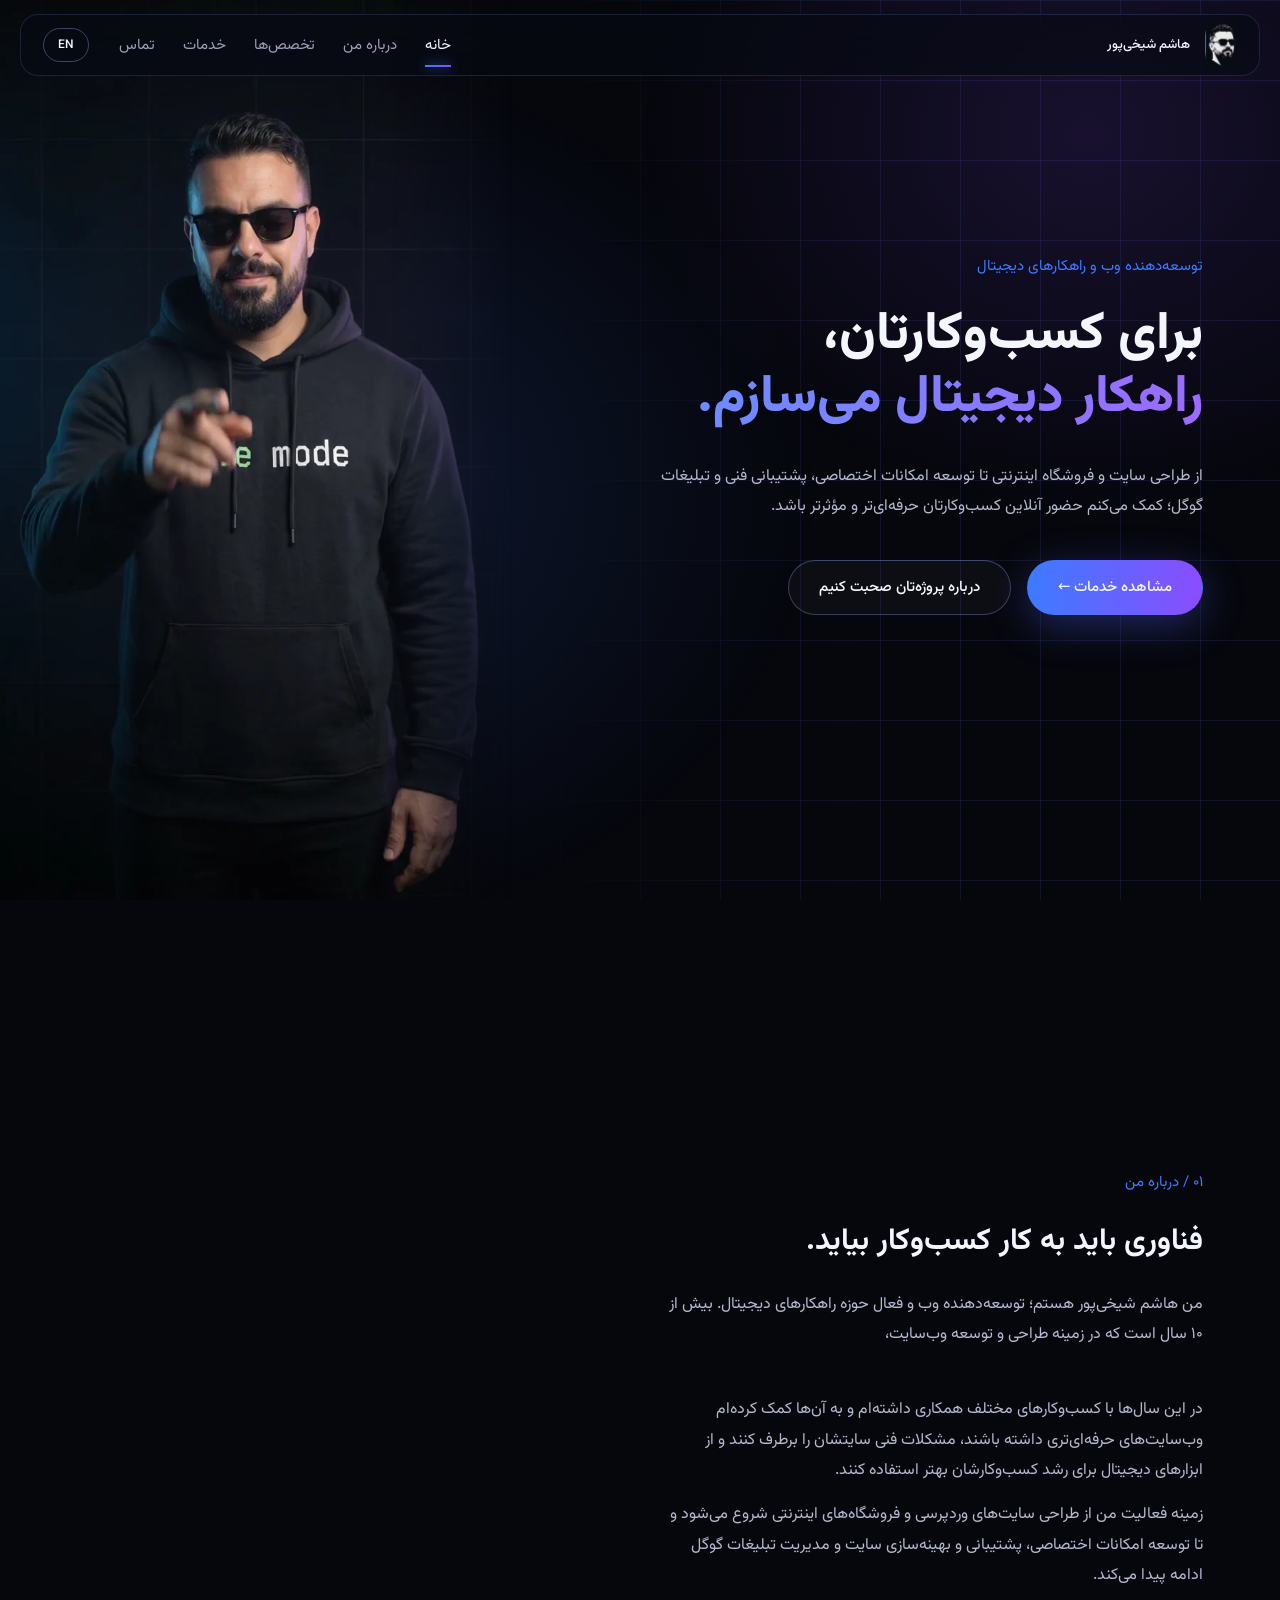
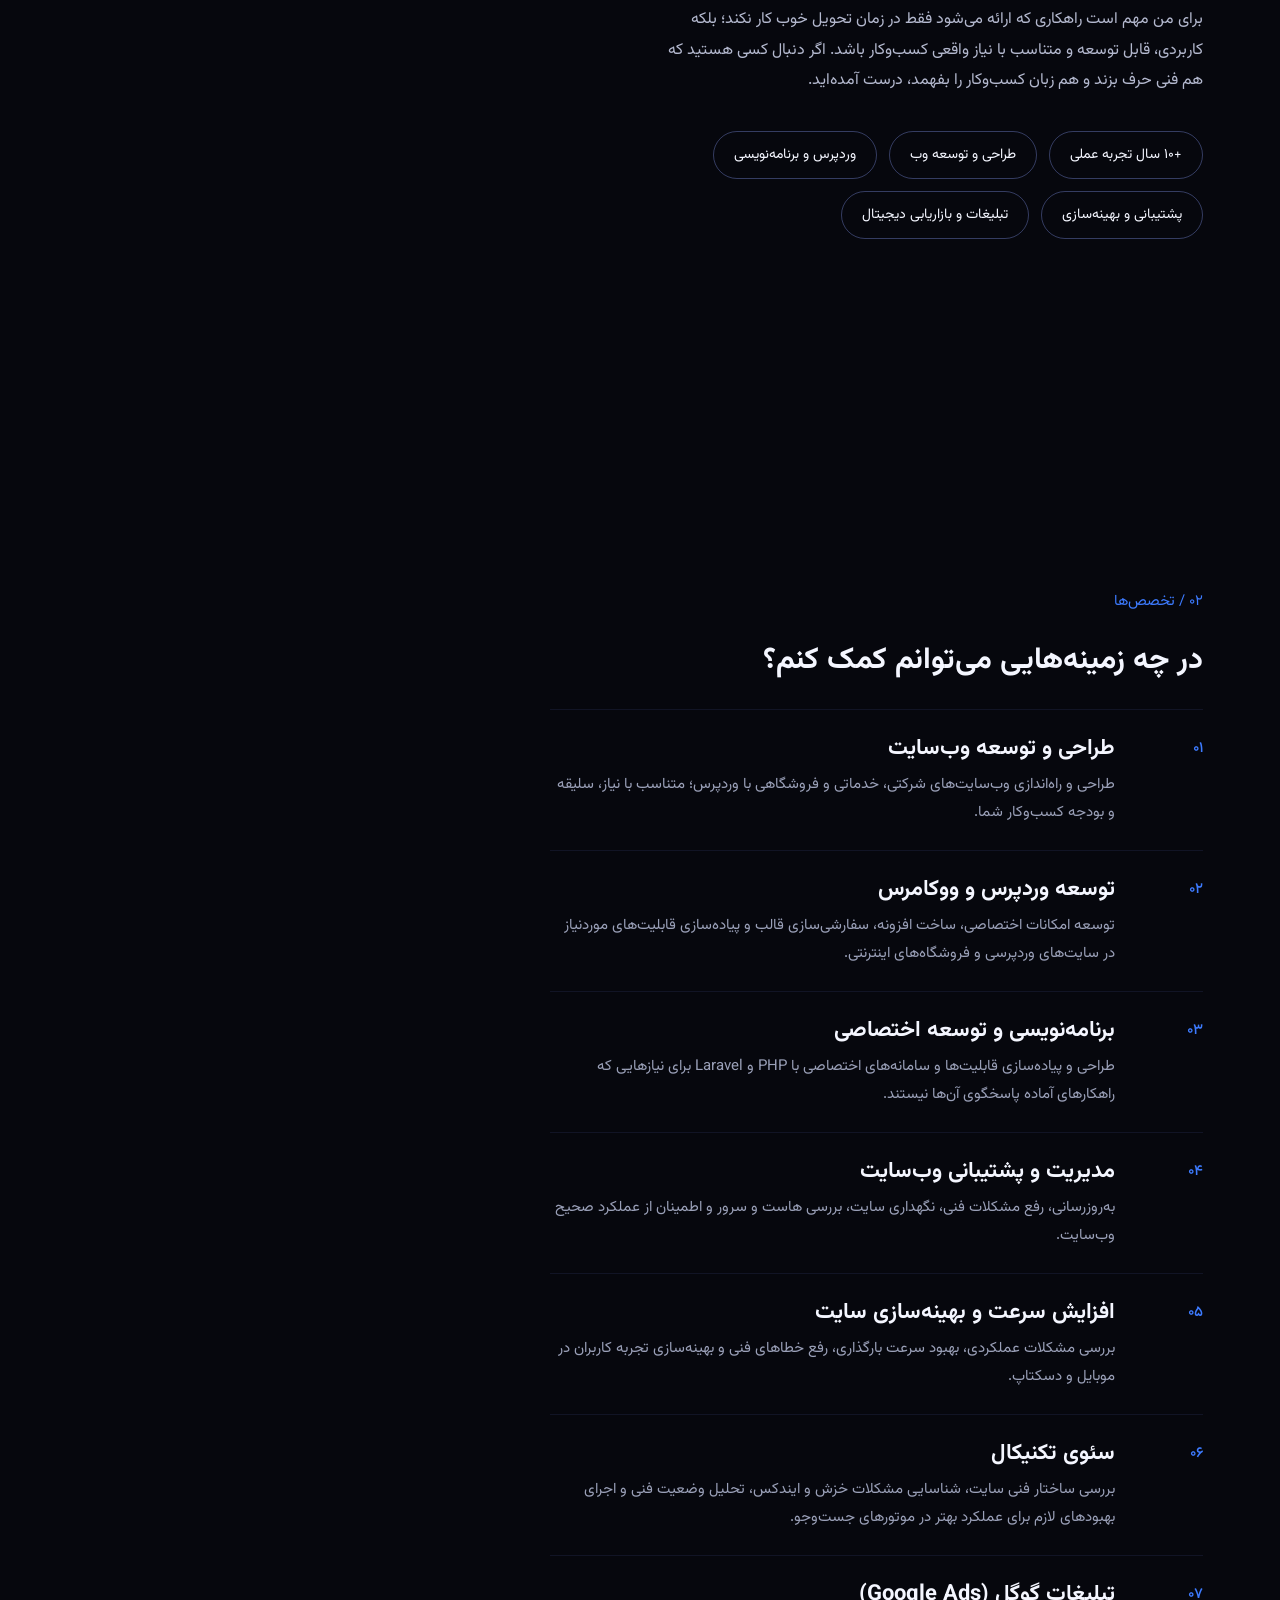
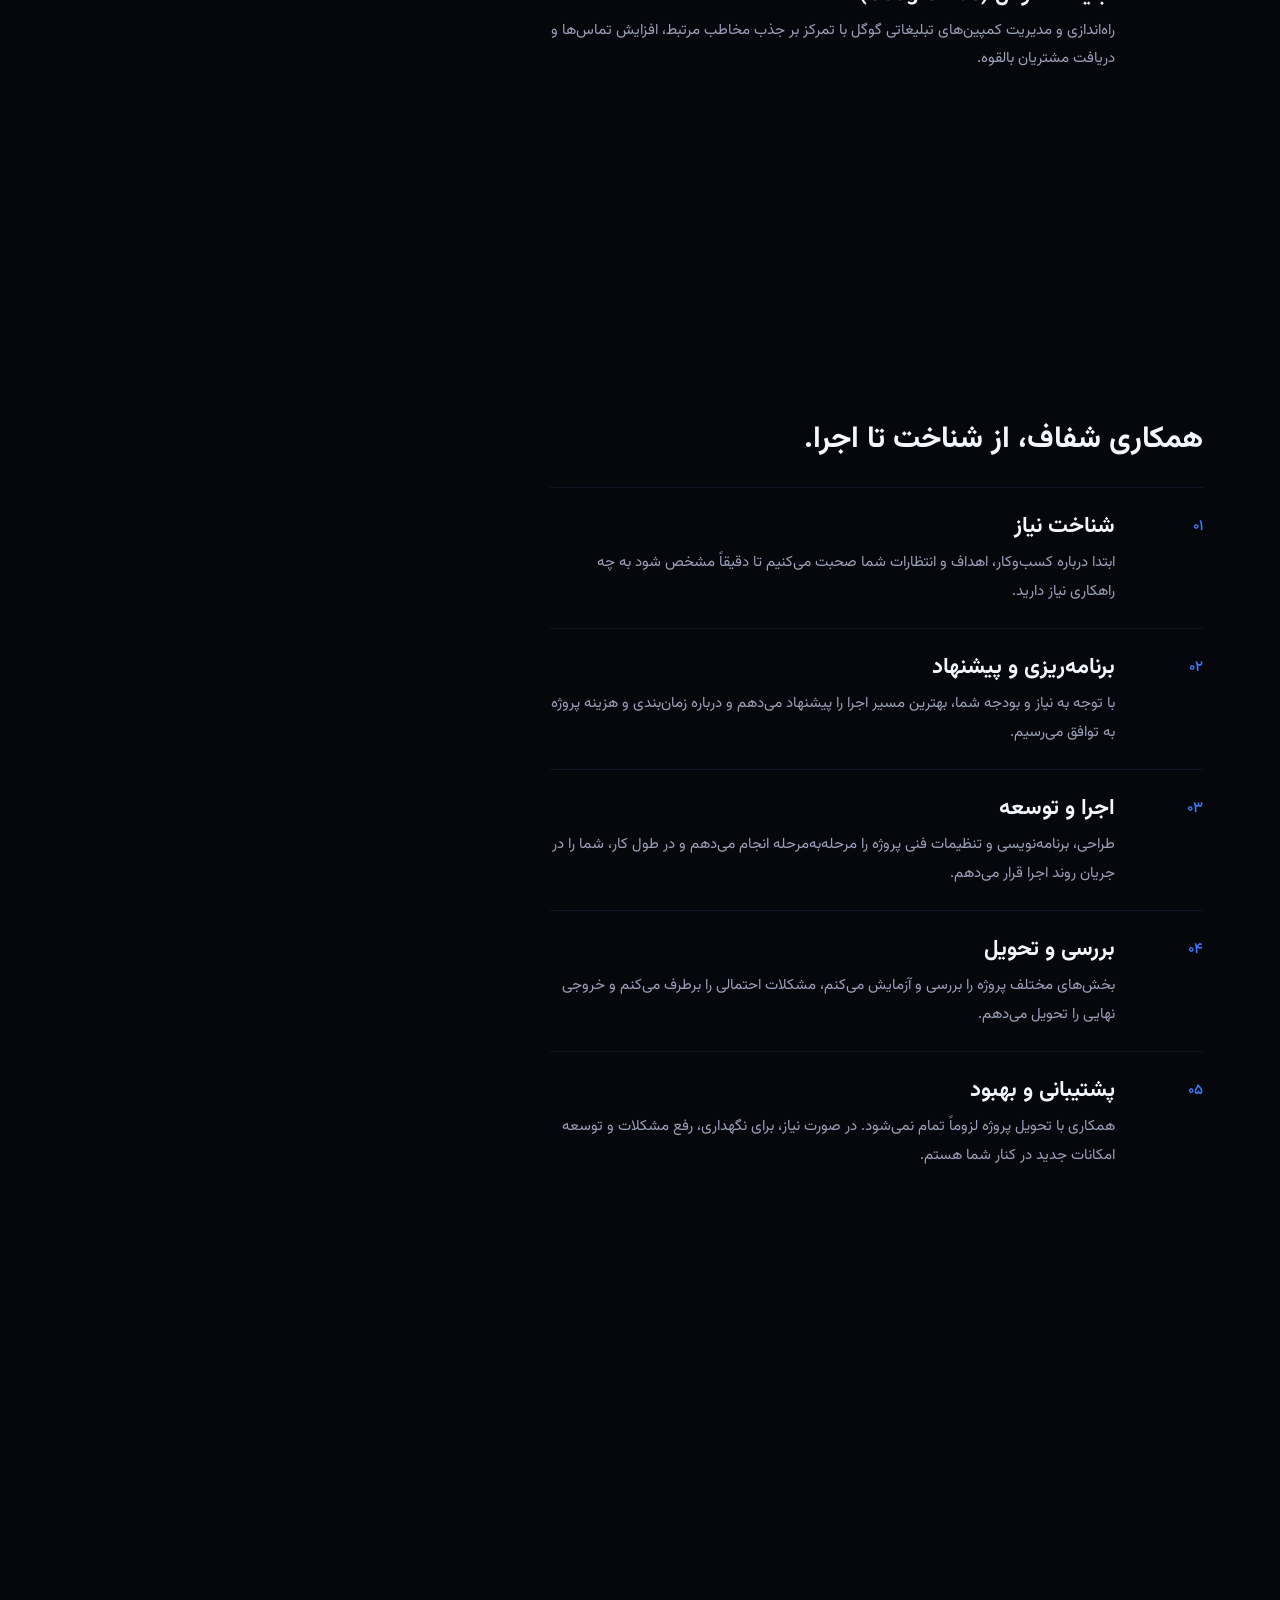
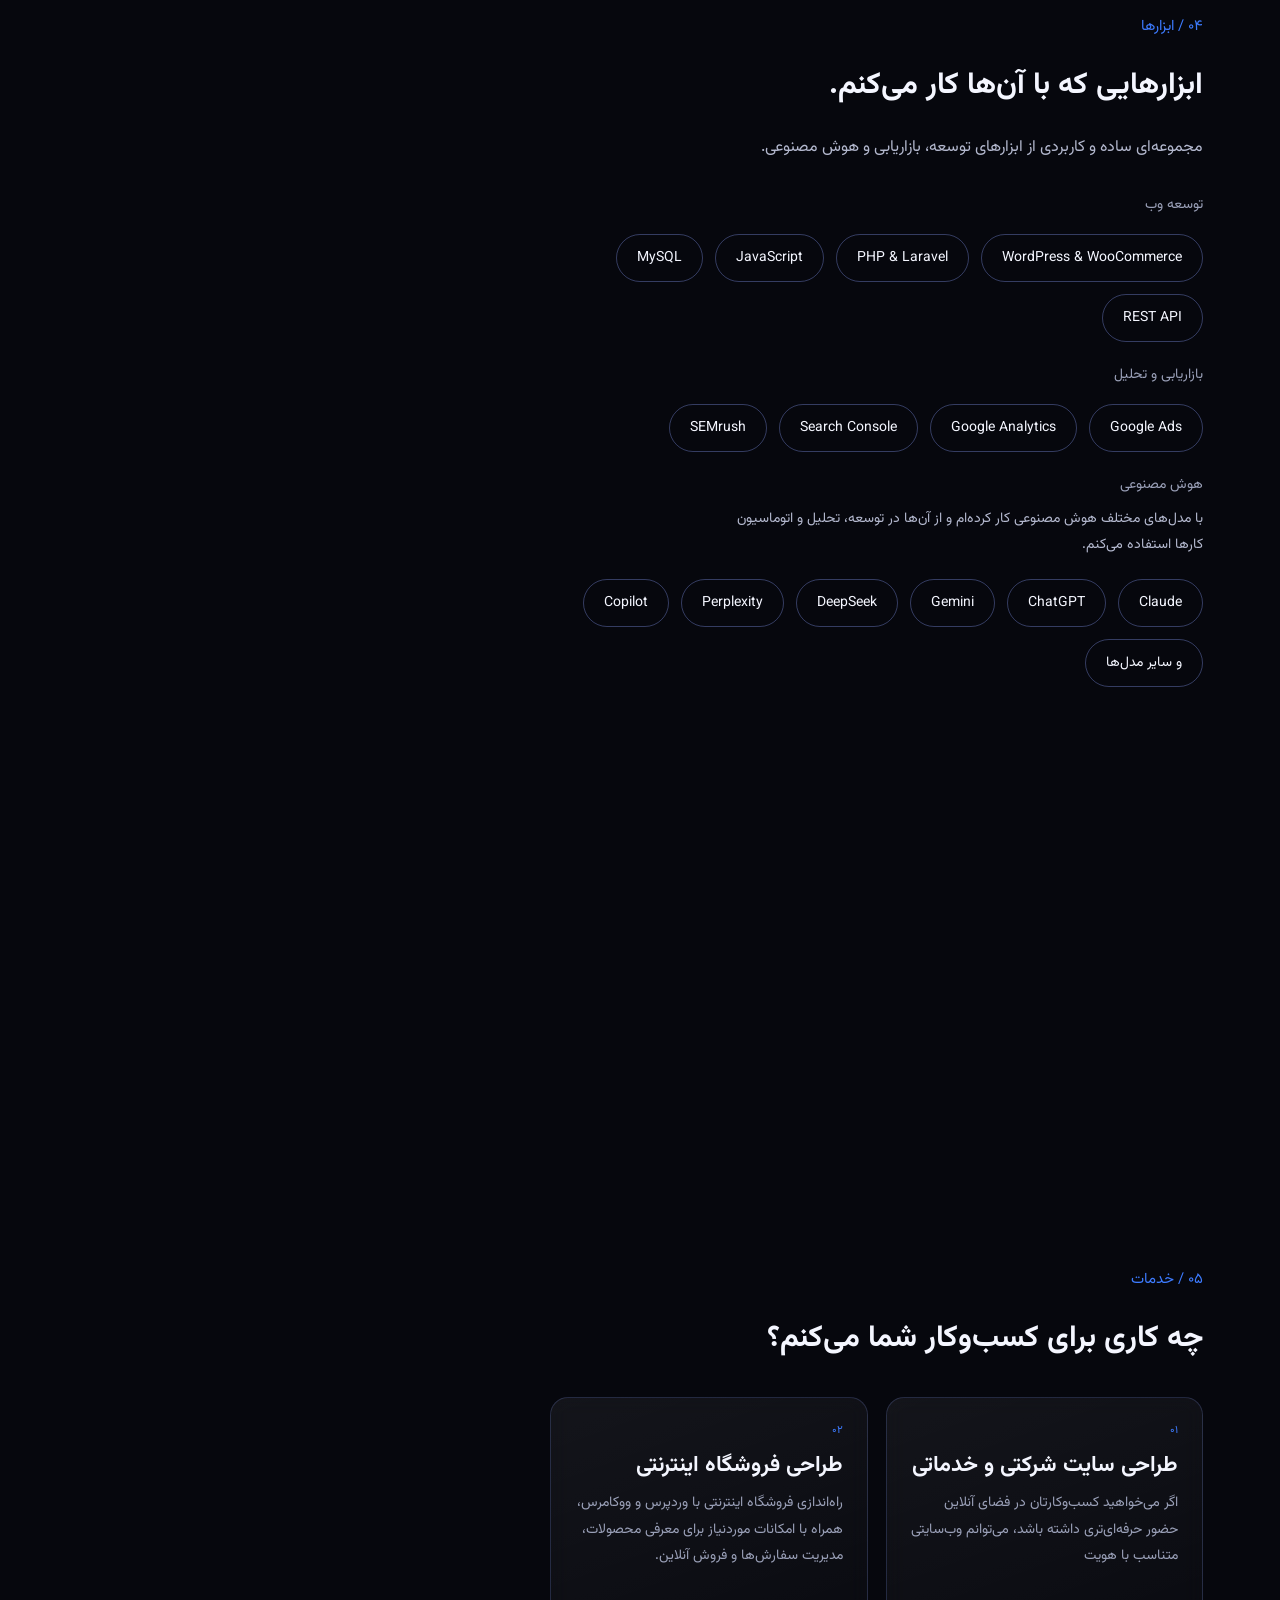
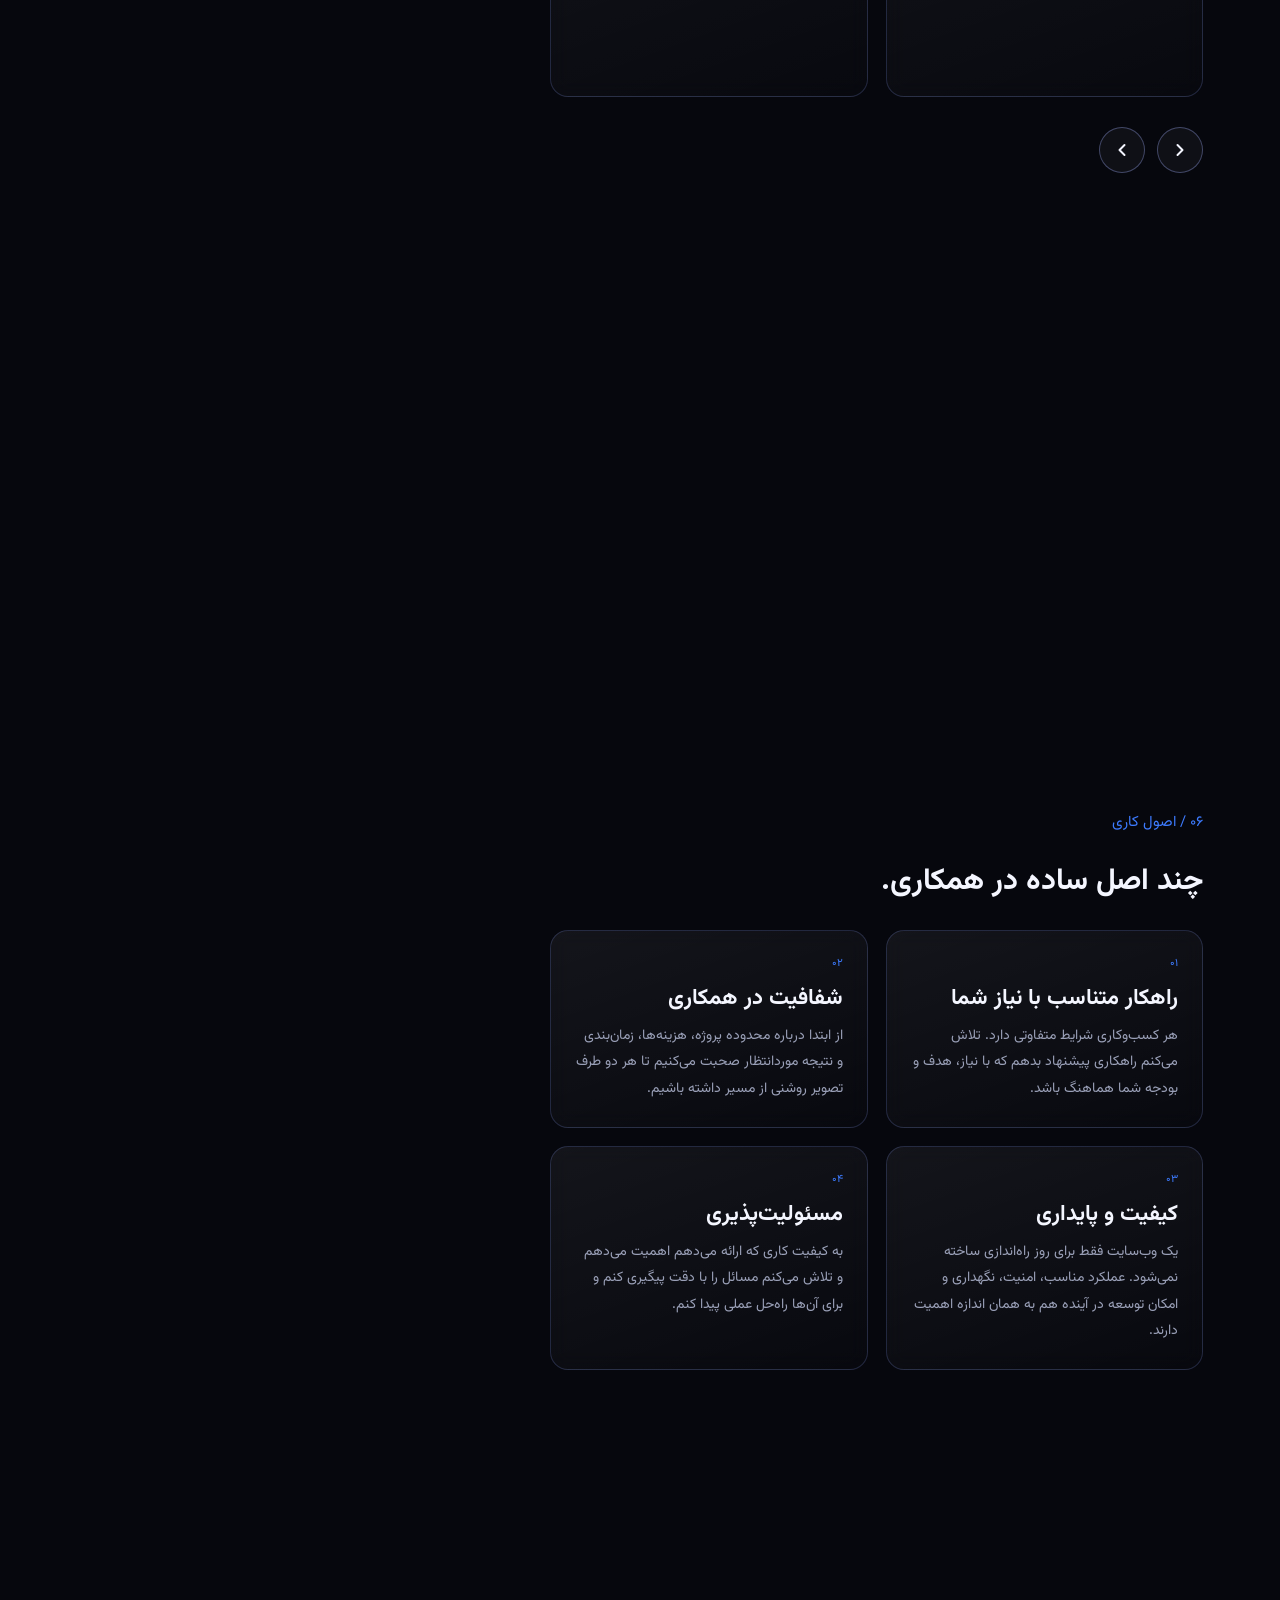
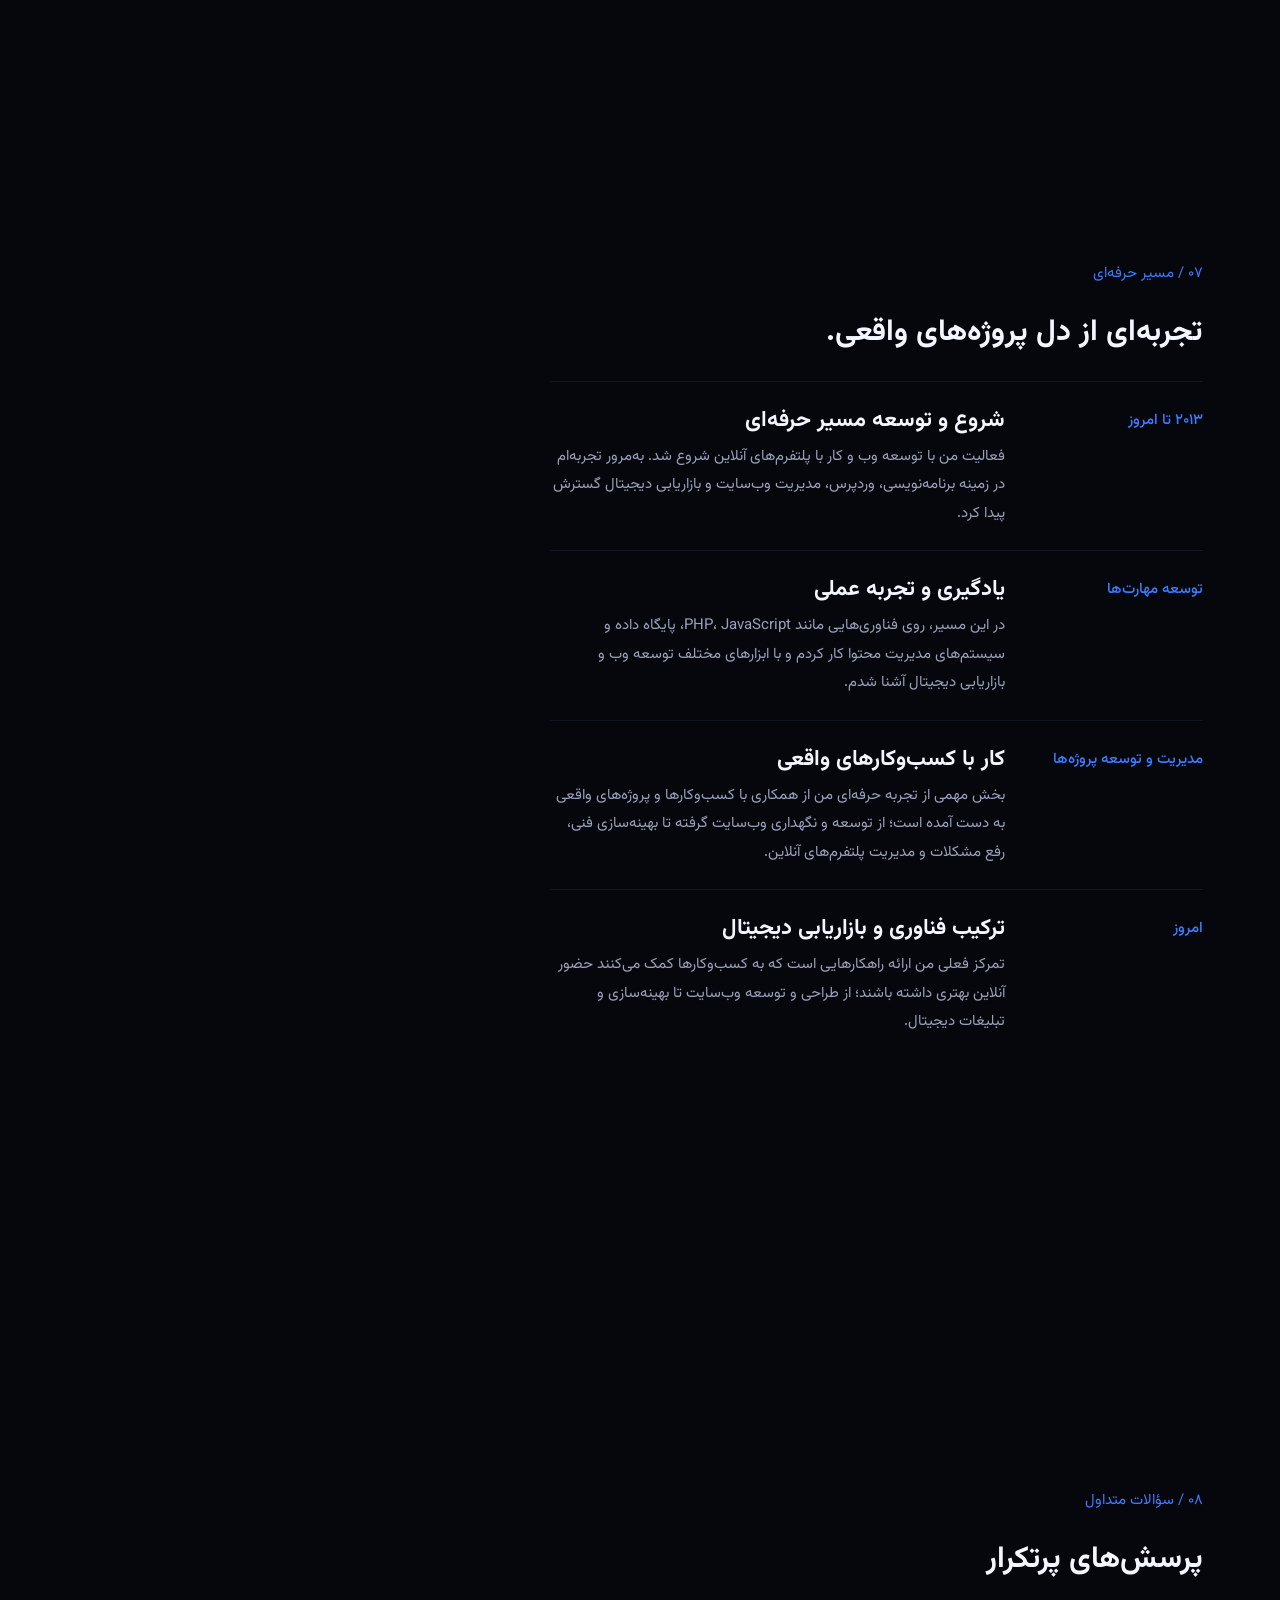
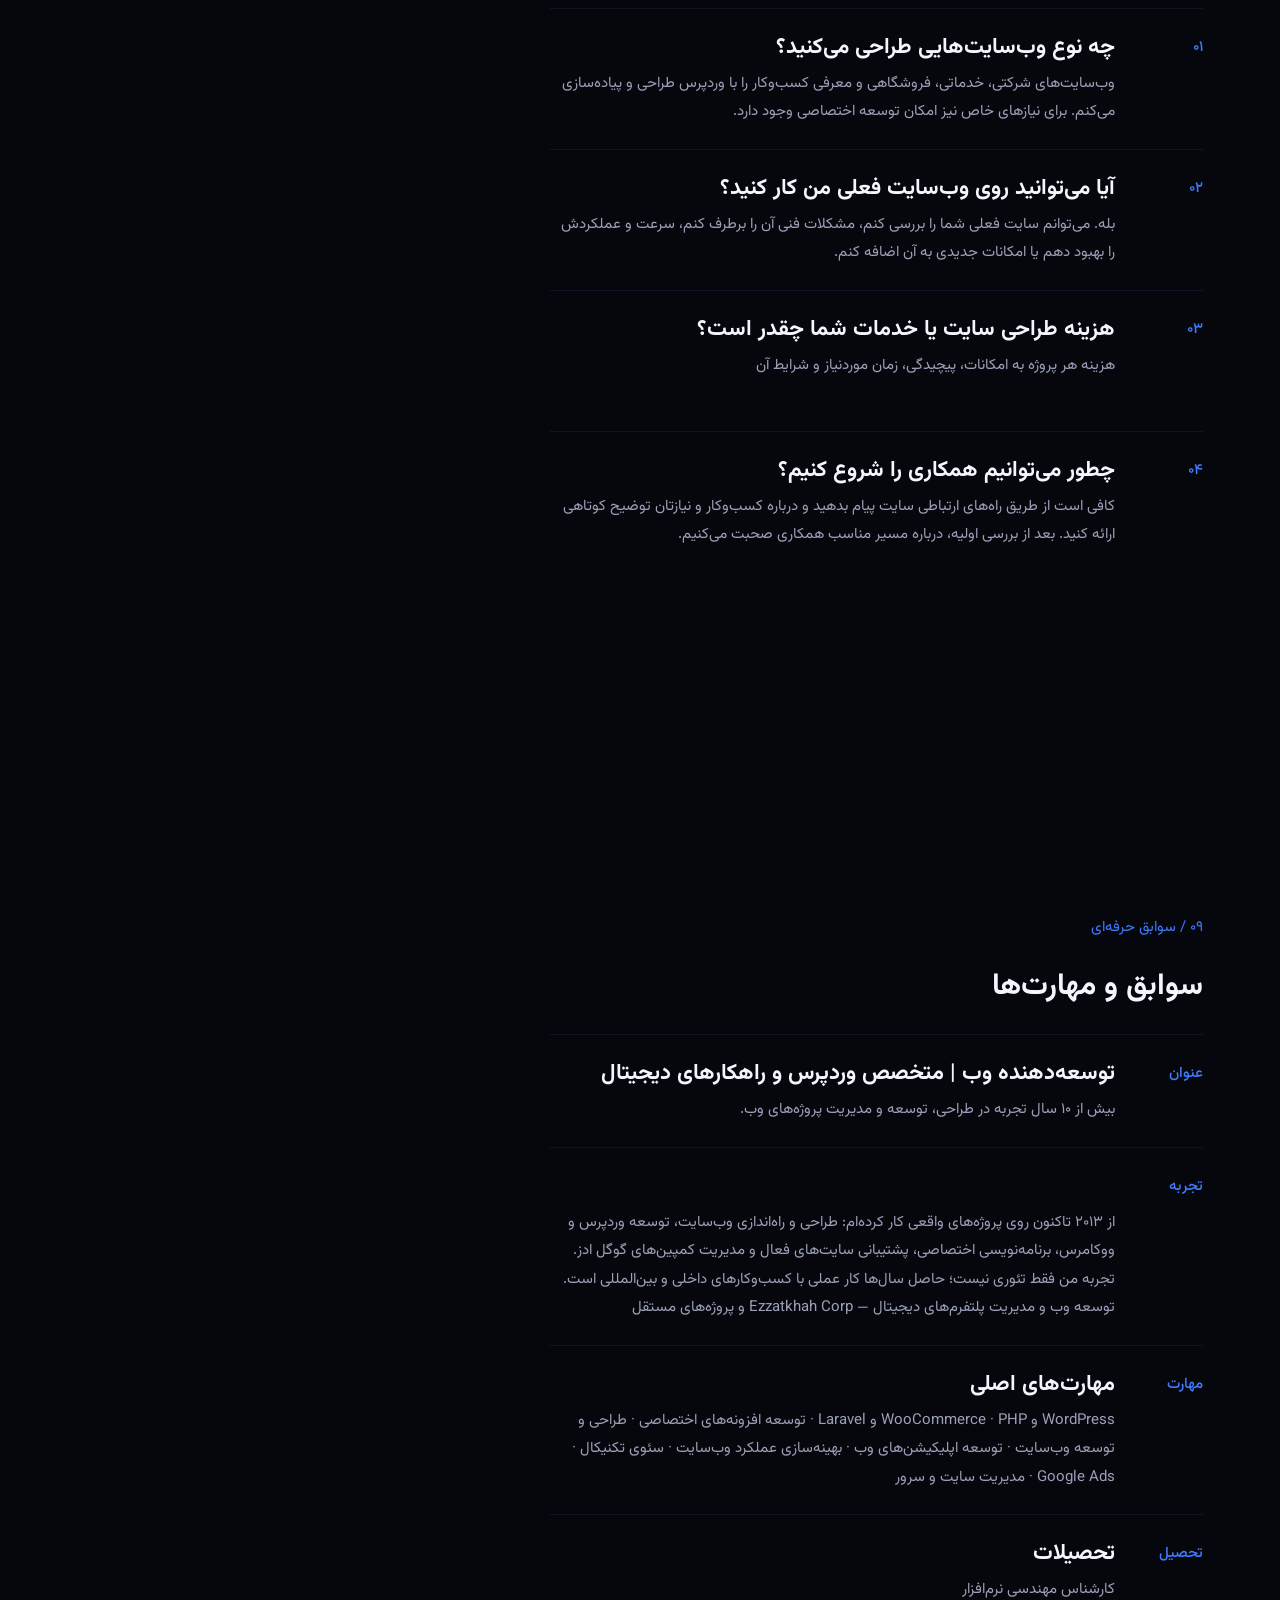
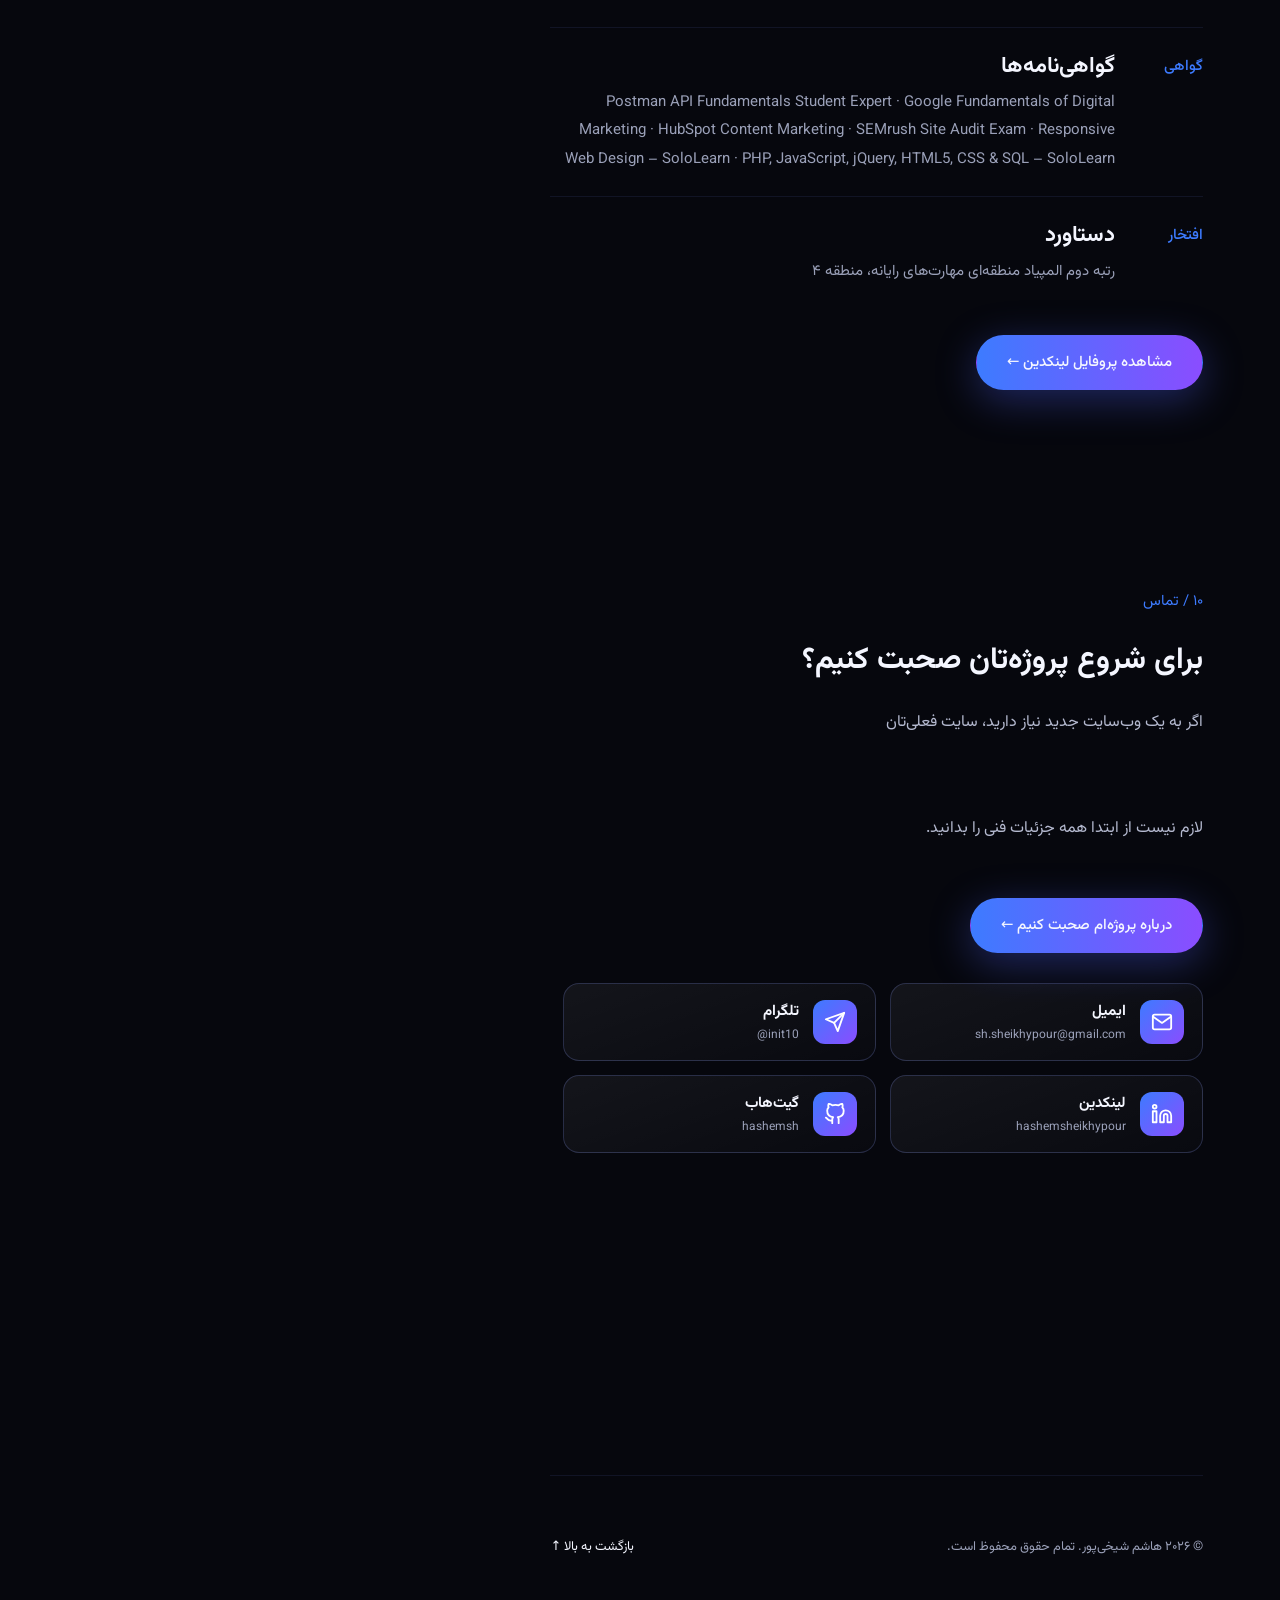
==== fa/index.html @ cb518578 "New portfolio site (EN + FA)" ====
<!DOCTYPE html>
<html lang="fa">
<head>
<meta charset="utf-8">
<meta name="viewport" content="width=device-width, initial-scale=1, viewport-fit=cover">
<title>هاشم شیخی‌پور — توسعه‌دهنده وب و راهکارهای دیجیتال</title>
<meta name="description" content="هاشم شیخی‌پور، توسعه‌دهنده وب و متخصص راهکارهای دیجیتال: طراحی سایت، وردپرس و ووکامرس، پشتیبانی، سئوی تکنیکال و تبلیغات گوگل.">
<meta name="theme-color" content="#06070d">
<link rel="icon" type="image/png" href="../assets/img/favicon.png">
<link rel="apple-touch-icon" href="../assets/img/apple-touch-icon.png">
<link rel="preconnect" href="https://fonts.googleapis.com">
<link rel="preconnect" href="https://fonts.gstatic.com" crossorigin>
<link rel="stylesheet" href="https://fonts.googleapis.com/css2?family=Vazirmatn:wght@400;500;700;800&amp;display=swap">
<link rel="stylesheet" href="../css/style.css">
<link rel="stylesheet" href="../css/fa.css">
</head>
<body data-assets="../assets">
<div class="bg"></div><div id="prog"></div>
<nav dir="rtl">
  <div class="brand"><img class="logo" alt="Hashem Sheikhypour logo" src="../assets/img/logo.webp">هاشم شیخی‌پور</div>
  <div class="navr"><ul id="menu"><li>خانه</li><li>درباره من</li><li>تخصص‌ها</li><li>خدمات</li><li>تماس</li></ul><a class="lang" id="lng" href="../">EN</a></div>
</nav>

<div class="char" aria-hidden="true"><canvas id="cv" width="720" height="1280"></canvas></div>

<div class="cu" id="cur"><i></i><svg width="22" height="26" viewBox="0 0 22 26"><path d="M2 2 L2 21 L7 16.5 L10.5 24 L14 22.5 L10.6 15.2 L17 15 Z" fill="#fff" stroke="#06070d" stroke-width="1.5"/></svg><span>BUILDING</span></div>

<main dir="rtl">
<section id="s0">
  <p class="eyebrow build">توسعه‌دهنده وب و راهکارهای دیجیتال</p>
  <h1 class="build"><span>برای کسب‌وکارتان،</span><span class="acc">راهکار دیجیتال می‌سازم.</span></h1>
  <p class="sub build">از طراحی سایت و فروشگاه اینترنتی تا توسعه امکانات اختصاصی، پشتیبانی فنی و تبلیغات گوگل؛ کمک می‌کنم حضور آنلاین کسب‌وکارتان حرفه‌ای‌تر و مؤثرتر باشد.</p>
  <div class="cta"><a class="btn p build" href="#s3">مشاهده خدمات ←</a><a class="btn build" href="#s4">درباره پروژه‌تان صحبت کنیم</a></div>
</section>

<section id="s1">
  <p class="eyebrow build">۰۱ / درباره من</p>
  <h2 class="build">فناوری باید به کار کسب‌وکار بیاید.</h2>
  <p class="sub build" style="margin:0 0 14px">من هاشم شیخی‌پور هستم؛ توسعه‌دهنده وب و فعال حوزه راهکارهای دیجیتال. بیش از ۱۰ سال است که در زمینه طراحی و توسعه وب‌سایت، برنامه‌نویسی و مدیریت پروژه‌های آنلاین فعالیت می‌کنم.</p>
  <p class="sub build" style="margin:0 0 14px">در این سال‌ها با کسب‌وکارهای مختلف همکاری داشته‌ام و به آن‌ها کمک کرده‌ام وب‌سایت‌های حرفه‌ای‌تری داشته باشند، مشکلات فنی سایتشان را برطرف کنند و از ابزارهای دیجیتال برای رشد کسب‌وکارشان بهتر استفاده کنند.</p>
  <p class="sub build" style="margin:0 0 14px">زمینه فعالیت من از طراحی سایت‌های وردپرسی و فروشگاه‌های اینترنتی شروع می‌شود و تا توسعه امکانات اختصاصی، پشتیبانی و بهینه‌سازی سایت و مدیریت تبلیغات گوگل ادامه پیدا می‌کند.</p>
  <p class="sub build" style="margin:0 0 26px">برای من مهم است راهکاری که ارائه می‌شود فقط در زمان تحویل خوب کار نکند؛ بلکه کاربردی، قابل توسعه و متناسب با نیاز واقعی کسب‌وکار باشد. اگر دنبال کسی هستید که هم فنی حرف بزند و هم زبان کسب‌وکار را بفهمد، درست آمده‌اید.</p>
  <div class="chips"><span class="chip build">+۱۰ سال تجربه عملی</span><span class="chip build">طراحی و توسعه وب</span><span class="chip build">وردپرس و برنامه‌نویسی</span><span class="chip build">پشتیبانی و بهینه‌سازی</span><span class="chip build">تبلیغات و بازاریابی دیجیتال</span></div>
</section>

<section id="s2">
  <p class="eyebrow build">۰۲ / تخصص‌ها</p>
  <h2 class="build">در چه زمینه‌هایی می‌توانم کمک کنم؟</h2>
  <div class="row build"><b>۰۱</b><div><h3>طراحی و توسعه وب‌سایت</h3><p>طراحی و راه‌اندازی وب‌سایت‌های شرکتی، خدماتی و فروشگاهی با وردپرس؛ متناسب با نیاز، سلیقه و بودجه کسب‌وکار شما.</p></div></div>
  <div class="row build"><b>۰۲</b><div><h3>توسعه وردپرس و ووکامرس</h3><p>توسعه امکانات اختصاصی، ساخت افزونه، سفارشی‌سازی قالب و پیاده‌سازی قابلیت‌های موردنیاز در سایت‌های وردپرسی و فروشگاه‌های اینترنتی.</p></div></div>
  <div class="row build"><b>۰۳</b><div><h3>برنامه‌نویسی و توسعه اختصاصی</h3><p>طراحی و پیاده‌سازی قابلیت‌ها و سامانه‌های اختصاصی با PHP و Laravel برای نیازهایی که راهکارهای آماده پاسخگوی آن‌ها نیستند.</p></div></div>
  <div class="row build"><b>۰۴</b><div><h3>مدیریت و پشتیبانی وب‌سایت</h3><p>به‌روزرسانی، رفع مشکلات فنی، نگهداری سایت، بررسی هاست و سرور و اطمینان از عملکرد صحیح وب‌سایت.</p></div></div>
  <div class="row build"><b>۰۵</b><div><h3>افزایش سرعت و بهینه‌سازی سایت</h3><p>بررسی مشکلات عملکردی، بهبود سرعت بارگذاری، رفع خطاهای فنی و بهینه‌سازی تجربه کاربران در موبایل و دسکتاپ.</p></div></div>
  <div class="row build"><b>۰۶</b><div><h3>سئوی تکنیکال</h3><p>بررسی ساختار فنی سایت، شناسایی مشکلات خزش و ایندکس، تحلیل وضعیت فنی و اجرای بهبودهای لازم برای عملکرد بهتر در موتورهای جست‌وجو.</p></div></div>
  <div class="row build"><b>۰۷</b><div><h3>تبلیغات گوگل (Google Ads)</h3><p>راه‌اندازی و مدیریت کمپین‌های تبلیغاتی گوگل با تمرکز بر جذب مخاطب مرتبط، افزایش تماس‌ها و دریافت مشتریان بالقوه.</p></div></div>
</section>

<section id="p1">
  <p class="eyebrow build">۰۳ / فرایند همکاری</p>
  <h2 class="build">همکاری شفاف، از شناخت تا اجرا.</h2>
  <div class="row build"><b>۰۱</b><div><h3>شناخت نیاز</h3><p>ابتدا درباره کسب‌وکار، اهداف و انتظارات شما صحبت می‌کنیم تا دقیقاً مشخص شود به چه راهکاری نیاز دارید.</p></div></div>
  <div class="row build"><b>۰۲</b><div><h3>برنامه‌ریزی و پیشنهاد</h3><p>با توجه به نیاز و بودجه شما، بهترین مسیر اجرا را پیشنهاد می‌دهم و درباره زمان‌بندی و هزینه پروژه به توافق می‌رسیم.</p></div></div>
  <div class="row build"><b>۰۳</b><div><h3>اجرا و توسعه</h3><p>طراحی، برنامه‌نویسی و تنظیمات فنی پروژه را مرحله‌به‌مرحله انجام می‌دهم و در طول کار، شما را در جریان روند اجرا قرار می‌دهم.</p></div></div>
  <div class="row build"><b>۰۴</b><div><h3>بررسی و تحویل</h3><p>بخش‌های مختلف پروژه را بررسی و آزمایش می‌کنم، مشکلات احتمالی را برطرف می‌کنم و خروجی نهایی را تحویل می‌دهم.</p></div></div>
  <div class="row build"><b>۰۵</b><div><h3>پشتیبانی و بهبود</h3><p>همکاری با تحویل پروژه لزوماً تمام نمی‌شود. در صورت نیاز، برای نگهداری، رفع مشکلات و توسعه امکانات جدید در کنار شما هستم.</p></div></div>
</section>

<section id="p2">
  <p class="eyebrow build">۰۴ / ابزارها</p>
  <h2 class="build">ابزارهایی که با آن‌ها کار می‌کنم.</h2>
  <p class="sub build" style="margin:0 0 8px">مجموعه‌ای ساده و کاربردی از ابزارهای توسعه، بازاریابی و هوش مصنوعی.</p>
  <p class="glabel build">توسعه وب</p>
  <div class="chips"><span class="chip build" dir="ltr">WordPress &amp; WooCommerce</span><span class="chip build" dir="ltr">PHP &amp; Laravel</span><span class="chip build" dir="ltr">JavaScript</span><span class="chip build" dir="ltr">MySQL</span><span class="chip build" dir="ltr">REST API</span></div>
  <p class="glabel build">بازاریابی و تحلیل</p>
  <div class="chips"><span class="chip build" dir="ltr">Google Ads</span><span class="chip build" dir="ltr">Google Analytics</span><span class="chip build" dir="ltr">Search Console</span><span class="chip build" dir="ltr">SEMrush</span></div>
  <p class="glabel build">هوش مصنوعی</p>
  <p class="sub build" style="margin:0 0 12px;font-size:14px">با مدل‌های مختلف هوش مصنوعی کار کرده‌ام و از آن‌ها در توسعه، تحلیل و اتوماسیون کارها استفاده می‌کنم.</p>
  <div class="chips"><span class="chip build" dir="ltr">Claude</span><span class="chip build" dir="ltr">ChatGPT</span><span class="chip build" dir="ltr">Gemini</span><span class="chip build" dir="ltr">DeepSeek</span><span class="chip build" dir="ltr">Perplexity</span><span class="chip build" dir="ltr">Copilot</span><span class="chip build">و سایر مدل‌ها</span></div>
</section>

<section id="s3">
  <p class="eyebrow build">۰۵ / خدمات</p>
  <h2 class="build">چه کاری برای کسب‌وکار شما می‌کنم؟</h2>
  <div class="slider"><div class="track">
    <div class="card build"><small>۰۱</small><h3>طراحی سایت شرکتی و خدماتی</h3><p>اگر می‌خواهید کسب‌وکارتان در فضای آنلاین حضور حرفه‌ای‌تری داشته باشد، می‌توانم وب‌سایتی متناسب با هویت برند و خدمات شما طراحی و راه‌اندازی کنم؛ سایتی که به معرفی بهتر خدمات و ارتباط با مشتریان کمک کند.</p></div>
    <div class="card build"><small>۰۲</small><h3>طراحی فروشگاه اینترنتی</h3><p>راه‌اندازی فروشگاه اینترنتی با وردپرس و ووکامرس، همراه با امکانات موردنیاز برای معرفی محصولات، مدیریت سفارش‌ها و فروش آنلاین.</p></div>
    <div class="card build"><small>۰۳</small><h3>طراحی سایت با قالب آماده یا اختصاصی</h3><p>همیشه لازم نیست برای شروع هزینه زیادی کنید. با انتخاب و شخصی‌سازی یک قالب حرفه‌ای می‌توان سریع‌تر و اقتصادی‌تر وارد بازار شد. اگر هم کسب‌وکار شما نیازهای خاصی داشته باشد، امکان طراحی و توسعه اختصاصی وجود دارد.</p></div>
    <div class="card build"><small>۰۴</small><h3>توسعه امکانات و افزونه وردپرس</h3><p>اگر سایت شما به قابلیت خاصی نیاز دارد، می‌توانم افزونه اختصاصی طراحی کنم، امکانات جدید به وردپرس اضافه کنم یا بخش‌های مختلف سایت را مطابق نیازتان توسعه دهم.</p></div>
    <div class="card build"><small>۰۵</small><h3>برنامه‌نویسی و سامانه‌های اختصاصی</h3><p>برای نیازهایی که با ابزارها و افزونه‌های آماده قابل‌حل نیستند، امکان طراحی و توسعه سامانه‌ها، پنل‌ها و ابزارهای اختصاصی با PHP و Laravel وجود دارد.</p></div>
    <div class="card build"><small>۰۶</small><h3>پشتیبانی و مدیریت وب‌سایت</h3><p>اگر سایت فعالی دارید و به یک فرد متخصص برای رسیدگی به امور فنی آن نیاز دارید، خدمات پشتیبانی، به‌روزرسانی، رفع خطا، مدیریت هاست و سرور و نگهداری سایت ارائه می‌دهم.</p></div>
    <div class="card build"><small>۰۷</small><h3>افزایش سرعت و سئوی تکنیکال</h3><p>سرعت و ساختار فنی سایت روی تجربه کاربران و عملکرد آن در گوگل تأثیر زیادی دارد. مشکلات فنی را بررسی می‌کنم و برای بهبود سرعت، ساختار صفحات و وضعیت فنی سایت اقدام می‌کنم.</p></div>
    <div class="card build"><small>۰۸</small><h3>مدیریت تبلیغات گوگل</h3><p>با برنامه‌ریزی و مدیریت کمپین‌های Google Ads کمک می‌کنم تبلیغات کسب‌وکار شما به مخاطبان مرتبط نمایش داده شود و بودجه تبلیغاتی در مسیر جذب مشتری و دریافت درخواست‌های واقعی هزینه شود.</p></div>
  </div>
  <div class="snav"><button class="sbtn" id="sPrev" aria-label="Previous"><svg viewBox="0 0 24 24"><polyline points="15 18 9 12 15 6"/></svg></button><button class="sbtn" id="sNext" aria-label="Next"><svg viewBox="0 0 24 24"><polyline points="9 18 15 12 9 6"/></svg></button></div></div>
</section>

<section id="p3">
  <p class="eyebrow build">۰۶ / اصول کاری</p>
  <h2 class="build">چند اصل ساده در همکاری.</h2>
  <div class="cards">
    <div class="card build"><small>۰۱</small><h3>راهکار متناسب با نیاز شما</h3><p>هر کسب‌وکاری شرایط متفاوتی دارد. تلاش می‌کنم راهکاری پیشنهاد بدهم که با نیاز، هدف و بودجه شما هماهنگ باشد.</p></div>
    <div class="card build"><small>۰۲</small><h3>شفافیت در همکاری</h3><p>از ابتدا درباره محدوده پروژه، هزینه‌ها، زمان‌بندی و نتیجه موردانتظار صحبت می‌کنیم تا هر دو طرف تصویر روشنی از مسیر داشته باشیم.</p></div>
    <div class="card build"><small>۰۳</small><h3>کیفیت و پایداری</h3><p>یک وب‌سایت فقط برای روز راه‌اندازی ساخته نمی‌شود. عملکرد مناسب، امنیت، نگهداری و امکان توسعه در آینده هم به همان اندازه اهمیت دارند.</p></div>
    <div class="card build"><small>۰۴</small><h3>مسئولیت‌پذیری</h3><p>به کیفیت کاری که ارائه می‌دهم اهمیت می‌دهم و تلاش می‌کنم مسائل را با دقت پیگیری کنم و برای آن‌ها راه‌حل عملی پیدا کنم.</p></div>
  </div>
</section>

<section id="p4">
  <p class="eyebrow build">۰۷ / مسیر حرفه‌ای</p>
  <h2 class="build">تجربه‌ای از دل پروژه‌های واقعی.</h2>
  <div class="row yr build"><b>۲۰۱۳ تا امروز</b><div><h3>شروع و توسعه مسیر حرفه‌ای</h3><p>فعالیت من با توسعه وب و کار با پلتفرم‌های آنلاین شروع شد. به‌مرور تجربه‌ام در زمینه برنامه‌نویسی، وردپرس، مدیریت وب‌سایت و بازاریابی دیجیتال گسترش پیدا کرد.</p></div></div>
  <div class="row yr build"><b>توسعه مهارت‌ها</b><div><h3>یادگیری و تجربه عملی</h3><p>در این مسیر، روی فناوری‌هایی مانند PHP، JavaScript، پایگاه داده و سیستم‌های مدیریت محتوا کار کردم و با ابزارهای مختلف توسعه وب و بازاریابی دیجیتال آشنا شدم.</p></div></div>
  <div class="row yr build"><b>مدیریت و توسعه پروژه‌ها</b><div><h3>کار با کسب‌وکارهای واقعی</h3><p>بخش مهمی از تجربه حرفه‌ای من از همکاری با کسب‌وکارها و پروژه‌های واقعی به دست آمده است؛ از توسعه و نگهداری وب‌سایت گرفته تا بهینه‌سازی فنی، رفع مشکلات و مدیریت پلتفرم‌های آنلاین.</p></div></div>
  <div class="row yr build"><b>امروز</b><div><h3>ترکیب فناوری و بازاریابی دیجیتال</h3><p>تمرکز فعلی من ارائه راهکارهایی است که به کسب‌وکارها کمک می‌کنند حضور آنلاین بهتری داشته باشند؛ از طراحی و توسعه وب‌سایت تا بهینه‌سازی و تبلیغات دیجیتال.</p></div></div>
</section>

<section id="p6">
  <p class="eyebrow build">۰۸ / سؤالات متداول</p>
  <h2 class="build">پرسش‌های پرتکرار</h2>
  <div class="row build"><b>۰۱</b><div><h3>چه نوع وب‌سایت‌هایی طراحی می‌کنید؟</h3><p>وب‌سایت‌های شرکتی، خدماتی، فروشگاهی و معرفی کسب‌وکار را با وردپرس طراحی و پیاده‌سازی می‌کنم. برای نیازهای خاص نیز امکان توسعه اختصاصی وجود دارد.</p></div></div>
  <div class="row build"><b>۰۲</b><div><h3>آیا می‌توانید روی وب‌سایت فعلی من کار کنید؟</h3><p>بله. می‌توانم سایت فعلی شما را بررسی کنم، مشکلات فنی آن را برطرف کنم، سرعت و عملکردش را بهبود دهم یا امکانات جدیدی به آن اضافه کنم.</p></div></div>
  <div class="row build"><b>۰۳</b><div><h3>هزینه طراحی سایت یا خدمات شما چقدر است؟</h3><p>هزینه هر پروژه به امکانات، پیچیدگی، زمان موردنیاز و شرایط آن بستگی دارد. پس از بررسی نیازهای شما، پیشنهاد فنی و برآورد هزینه ارائه می‌دهم.</p></div></div>
  <div class="row build"><b>۰۴</b><div><h3>چطور می‌توانیم همکاری را شروع کنیم؟</h3><p>کافی است از طریق راه‌های ارتباطی سایت پیام بدهید و درباره کسب‌وکار و نیازتان توضیح کوتاهی ارائه کنید. بعد از بررسی اولیه، درباره مسیر مناسب همکاری صحبت می‌کنیم.</p></div></div>
</section>

<section id="p7">
  <p class="eyebrow build">۰۹ / سوابق حرفه‌ای</p>
  <h2 class="build">سوابق و مهارت‌ها</h2>
  <div class="row build"><b>عنوان</b><div><h3>توسعه‌دهنده وب | متخصص وردپرس و راهکارهای دیجیتال</h3><p>بیش از ۱۰ سال تجربه در طراحی، توسعه و مدیریت پروژه‌های وب.</p></div></div>
  <div class="row build"><b>تجربه</b><div><h3>سابقه کاری</h3><p>از ۲۰۱۳ تاکنون روی پروژه‌های واقعی کار کرده‌ام: طراحی و راه‌اندازی وب‌سایت، توسعه وردپرس و ووکامرس، برنامه‌نویسی اختصاصی، پشتیبانی سایت‌های فعال و مدیریت کمپین‌های گوگل ادز. تجربه من فقط تئوری نیست؛ حاصل سال‌ها کار عملی با کسب‌وکارهای داخلی و بین‌المللی است.<br>توسعه وب و مدیریت پلتفرم‌های دیجیتال — Ezzatkhah Corp و پروژه‌های مستقل</p></div></div>
  <div class="row build"><b>مهارت</b><div><h3>مهارت‌های اصلی</h3><p>WordPress و WooCommerce · PHP و Laravel · توسعه افزونه‌های اختصاصی · طراحی و توسعه وب‌سایت · توسعه اپلیکیشن‌های وب · بهینه‌سازی عملکرد وب‌سایت · سئوی تکنیکال · Google Ads · مدیریت سایت و سرور</p></div></div>
  <div class="row build"><b>تحصیل</b><div><h3>تحصیلات</h3><p>کارشناس مهندسی نرم‌افزار</p></div></div>
  <div class="row build"><b>گواهی</b><div><h3>گواهی‌نامه‌ها</h3><p>Postman API Fundamentals Student Expert · Google Fundamentals of Digital Marketing · HubSpot Content Marketing · SEMrush Site Audit Exam · Responsive Web Design – SoloLearn · PHP, JavaScript, jQuery, HTML5, CSS &amp; SQL – SoloLearn</p></div></div>
  <div class="row build"><b>افتخار</b><div><h3>دستاورد</h3><p>رتبه دوم المپیاد منطقه‌ای مهارت‌های رایانه، منطقه ۴</p></div></div>
  <div class="cta" style="margin-top:26px"><a class="btn p build" href="https://www.linkedin.com/in/hashemsheikhypour">مشاهده پروفایل لینکدین ←</a></div>
</section>

<section id="s4">
  <p class="eyebrow build">۱۰ / تماس</p>
  <h2 class="build">برای شروع پروژه‌تان صحبت کنیم؟</h2>
  <p class="sub build" style="margin:0 0 14px">اگر به یک وب‌سایت جدید نیاز دارید، سایت فعلی‌تان مشکلات فنی دارد یا می‌خواهید از طریق تبلیغات گوگل مشتریان بیشتری جذب کنید، خوشحال می‌شوم درباره پروژه شما صحبت کنیم.</p>
  <p class="sub build" style="margin:0 0 24px">لازم نیست از ابتدا همه جزئیات فنی را بدانید. کافی است درباره کسب‌وکارتان و چیزی که می‌خواهید به آن برسید توضیح بدهید تا با هم راهکار مناسب را بررسی کنیم.</p>
  <div class="cta"><a class="btn p build" href="mailto:sh.sheikhypour@gmail.com">درباره پروژه‌ام صحبت کنیم ←</a></div>
  <div class="contacts"><a class="cbtn build" href="mailto:sh.sheikhypour@gmail.com"><i><svg viewBox="0 0 24 24"><path d="M4 4h16c1.1 0 2 .9 2 2v12c0 1.1-.9 2-2 2H4c-1.1 0-2-.9-2-2V6c0-1.1.9-2 2-2z"/><polyline points="22,6 12,13 2,6"/></svg></i><div class="ct"><b>ایمیل</b><small>sh.sheikhypour@gmail.com</small></div></a><a class="cbtn build" href="https://t.me/init10"><i><svg viewBox="0 0 24 24"><line x1="22" y1="2" x2="11" y2="13"/><polygon points="22 2 15 22 11 13 2 9 22 2"/></svg></i><div class="ct"><b>تلگرام</b><small>@init10</small></div></a><a class="cbtn build" href="https://www.linkedin.com/in/hashemsheikhypour"><i><svg viewBox="0 0 24 24"><path d="M16 8a6 6 0 0 1 6 6v7h-4v-7a2 2 0 0 0-2-2 2 2 0 0 0-2 2v7h-4v-7a6 6 0 0 1 6-6z"/><rect x="2" y="9" width="4" height="12"/><circle cx="4" cy="4" r="2"/></svg></i><div class="ct"><b>لینکدین</b><small>hashemsheikhypour</small></div></a><a class="cbtn build" href="https://github.com/hashemsh"><i><svg viewBox="0 0 24 24"><path d="M9 19c-5 1.5-5-2.5-7-3m14 6v-3.87a3.37 3.37 0 0 0-.94-2.61c3.14-.35 6.44-1.54 6.44-7A5.44 5.44 0 0 0 20 4.77 5.07 5.07 0 0 0 19.91 1S18.73.65 16 2.48a13.38 13.38 0 0 0-7 0C6.27.65 5.09 1 5.09 1A5.07 5.07 0 0 0 5 4.77a5.44 5.44 0 0 0-1.5 3.78c0 5.42 3.3 6.61 6.44 7A3.37 3.37 0 0 0 9 18.13V22"/></svg></i><div class="ct"><b>گیت‌هاب</b><small>hashemsh</small></div></a></div>
  <footer><span>© ۲۰۲۶ هاشم شیخی‌پور. تمام حقوق محفوظ است.</span><a href="#s0">بازگشت به بالا ↑</a></footer>
</section>
</main>
<script src="../js/main.js"></script>
</body>
</html>
---- css/style.css ----
:root{--bg:#06070d;--ink:#f4f6ff;--mute:#9aa0b8;--blue:#3d7bff;--violet:#8a4dff;--line:rgba(120,140,255,.10)}
*{box-sizing:border-box;margin:0}
html{background:var(--bg);scroll-behavior:smooth}
body{background:var(--bg);color:var(--ink);font-family:"Space Grotesk",system-ui,sans-serif;overflow-x:hidden}
.bg{position:fixed;inset:0;z-index:0;background:radial-gradient(ellipse 60% 70% at 22% 55%,rgba(61,123,255,.16),transparent 70%),radial-gradient(ellipse 50% 60% at 85% 15%,rgba(138,77,255,.14),transparent 70%)}
.bg::after{content:"";position:absolute;inset:0;background-image:linear-gradient(var(--line) 1px,transparent 1px),linear-gradient(90deg,var(--line) 1px,transparent 1px);background-size:80px 80px;-webkit-mask-image:linear-gradient(to right,transparent 40%,#000 70%);mask-image:linear-gradient(to right,transparent 40%,#000 70%)}
nav{position:fixed;top:calc(14px + env(safe-area-inset-top,0px));left:50%;transform:translateX(-50%);width:min(1240px,calc(100% - 40px));z-index:20;display:flex;justify-content:space-between;align-items:center;padding:8px 22px;border-radius:18px;background:rgba(8,10,20,.62);-webkit-backdrop-filter:blur(16px);backdrop-filter:blur(16px);border:1px solid rgba(140,160,255,.16)}
.brand{display:flex;align-items:center;gap:14px;font-weight:500;letter-spacing:.18em;font-size:13px}
.mono{width:38px;height:38px;border:1px solid rgba(138,160,255,.5);border-radius:10px;display:grid;place-items:center;font-weight:700;letter-spacing:0;font-size:14px;background:linear-gradient(135deg,rgba(61,123,255,.25),rgba(138,77,255,.25))}
nav ul{display:flex;gap:32px;list-style:none;padding:0;font-size:12px;letter-spacing:.2em;color:var(--mute)}
nav li{position:relative;padding:6px 0;cursor:pointer;transition:color .3s}
nav li.on{color:var(--ink)}
nav li.on::after{content:"";position:absolute;left:0;right:0;bottom:-4px;height:2px;background:linear-gradient(90deg,var(--blue),var(--violet));box-shadow:0 0 12px var(--blue)}
#prog{position:fixed;right:0;top:0;width:2px;height:100vh;z-index:20;background:linear-gradient(var(--blue),var(--violet));transform-origin:top;transform:scaleY(0)}
.char{position:fixed;left:0;top:0;width:40%;height:100vh;z-index:1;display:flex;align-items:flex-end;justify-content:center;pointer-events:none}
.char canvas{width:100%;height:100%;object-fit:cover;object-position:50% 0;-webkit-mask-image:linear-gradient(to right,#000 76%,transparent 100%);mask-image:linear-gradient(to right,#000 76%,transparent 100%)}
main{position:relative;z-index:2;margin-left:40%}
section{min-height:130vh;display:flex;flex-direction:column;justify-content:center;padding:120px 6vw 80px 3vw}
.eyebrow{font-size:12px;letter-spacing:.3em;color:var(--blue);margin-bottom:26px}
h1{font-size:clamp(34px,4.4vw,76px);line-height:.9;font-weight:700;letter-spacing:-.04em}
h1>span{display:block}
.acc{background:linear-gradient(90deg,#5f95ff,#9b6bff);-webkit-background-clip:text;background-clip:text;color:transparent}
h2{font-size:clamp(24px,2.5vw,42px);line-height:1.2;font-weight:700;letter-spacing:-.02em;margin-bottom:26px;max-width:none}
.sub{max-width:34em;margin:32px 0 38px;font-size:clamp(15px,1.25vw,19px);line-height:1.6;color:#b4b9cf}
.cta{display:flex;gap:16px;flex-wrap:wrap}
.btn{display:inline-block;font:500 12px "Space Grotesk",sans-serif;letter-spacing:.2em;padding:18px 30px;border-radius:999px;text-decoration:none;color:var(--ink);border:1px solid rgba(160,175,255,.3);background:rgba(255,255,255,.03)}
.btn.p{background:linear-gradient(90deg,var(--blue),var(--violet));border-color:transparent;box-shadow:0 10px 40px rgba(80,100,255,.35)}
.btn:focus-visible{outline:2px solid #fff;outline-offset:3px}
.row{display:grid;grid-template-columns:70px 1fr;gap:18px;padding:22px 0;border-top:1px solid var(--line);max-width:36em}
.row b{color:var(--blue);font-weight:500;font-size:13px;letter-spacing:.2em;padding-top:5px}
.row h3{font-size:22px;margin-bottom:6px}.row p{color:var(--mute);line-height:1.55;font-size:15px}
.cards{display:grid;grid-template-columns:repeat(2,1fr);gap:18px}@media (max-width:620px){.cards{grid-template-columns:1fr}}
.card{min-height:180px;padding:24px;border-radius:18px;border:1px solid rgba(140,160,255,.2);background:linear-gradient(160deg,rgba(255,255,255,.06),rgba(255,255,255,.01));backdrop-filter:blur(10px);display:flex;flex-direction:column;justify-content:flex-start}
.card small{color:var(--blue);font-size:11px;letter-spacing:.25em;margin-bottom:10px}
.card h3{font-size:22px;margin-bottom:8px}.card p{color:var(--mute);font-size:14px;line-height:1.5}
.links{display:flex;gap:28px;margin-top:40px;font-size:12px;letter-spacing:.2em;color:var(--mute)}
footer{display:flex;justify-content:space-between;margin-top:auto;padding-top:60px;font-size:12px;letter-spacing:.15em;color:var(--mute);border-top:1px solid var(--line)}
footer a{color:var(--ink);text-decoration:none}
.build{opacity:0}.chips{display:flex;gap:12px;flex-wrap:wrap;margin-top:8px}.chip{font-size:11px;letter-spacing:.2em;padding:12px 20px;border-radius:99px;border:1px solid rgba(140,160,255,.35)}.ch{visibility:hidden}.ch.on{visibility:visible}
.wire{opacity:1}
.wire:not(.in){outline:1px dashed rgba(90,140,255,.7);outline-offset:6px;background:rgba(61,123,255,.07)!important;box-shadow:none!important;border-color:transparent!important;color:transparent!important;-webkit-text-fill-color:transparent}
.wire:not(.in) *{color:transparent!important;-webkit-text-fill-color:transparent!important;border-color:transparent!important}
.in{animation:pop .5s cubic-bezier(.2,.9,.3,1.2)}
@keyframes pop{from{transform:scale(.96);filter:brightness(2)}to{transform:none;filter:none}}
.cu{position:fixed;left:0;top:0;z-index:50;pointer-events:none;transform:translate(70vw,90vh);transition:transform .8s cubic-bezier(.4,0,.2,1),opacity .3s}
.cu.idle{opacity:0}
.cu svg{display:block;filter:drop-shadow(0 4px 10px rgba(0,0,0,.6))}
.cu i{position:absolute;left:-8px;top:-8px;width:22px;height:22px;border-radius:50%;border:2px solid var(--blue);opacity:0}
.cu.click i{animation:rip .5s ease-out}
@keyframes rip{from{opacity:1;transform:scale(.4)}to{opacity:0;transform:scale(2.2)}}
.cu span{position:absolute;left:18px;top:20px;font-size:10px;letter-spacing:.15em;padding:4px 9px;border-radius:99px;background:linear-gradient(90deg,var(--blue),var(--violet));white-space:nowrap}
@media (max-width:820px){
nav ul{display:none}
.char{width:100%;opacity:.55}.char canvas{-webkit-mask-image:none;mask-image:none}
main{margin-left:0}
section{padding:110px 6vw 60px}
.links{flex-wrap:wrap}
}
@media (prefers-reduced-motion:reduce){.in{animation:none}.cu{display:none}}
.cards.wide{grid-template-columns:repeat(auto-fit,minmax(300px,1fr))}.row.yr{grid-template-columns:150px 1fr}.row{max-width:42em}.card p.q{font-size:16px;color:var(--ink);line-height:1.55;margin-bottom:14px}.card a{margin-top:14px;font-size:12px;letter-spacing:.15em;color:var(--blue);text-decoration:none}footer{line-height:1.8;gap:24px}
.logo{height:44px;width:auto;display:block;mix-blend-mode:screen}
.navr{display:flex;align-items:center;gap:30px}.lang{font:500 12px "Space Grotesk",sans-serif;letter-spacing:.2em;padding:7px 14px;border:1px solid rgba(160,175,255,.35);border-radius:99px;color:var(--ink);text-decoration:none}.lang:hover{border-color:var(--blue)}
.card{transition:transform .3s,border-color .3s,background .3s,box-shadow .3s}
.card:hover{transform:translateY(-6px);border-color:rgba(120,150,255,.55);background:linear-gradient(160deg,rgba(90,110,255,.16),rgba(255,255,255,.02));box-shadow:0 18px 50px rgba(60,90,255,.18)}
#s0{min-height:100vh;padding-top:96px;padding-bottom:14vh}
.glabel{font-size:12px;letter-spacing:.2em;color:var(--mute);margin:22px 0 10px}
.slider{position:relative}
.track{display:flex;gap:18px;overflow-x:auto;scroll-snap-type:x mandatory;scrollbar-width:none;padding:10px 0 12px;align-items:flex-start}
.track::-webkit-scrollbar{display:none}
.track .card{flex:0 0 calc((100% - 18px)/2);min-height:300px;align-self:stretch}.track .card:nth-child(odd){scroll-snap-align:start}.track .wire:not(.in){outline-offset:-2px}@media (max-width:620px){.track .card{flex-basis:100%;scroll-snap-align:start}}
.snav{display:flex;gap:12px;margin-top:18px}
.sbtn{width:46px;height:46px;border-radius:50%;border:1px solid rgba(160,175,255,.35);background:rgba(255,255,255,.04);color:var(--ink);display:grid;place-items:center;cursor:pointer;transition:border-color .25s,background .25s}
.sbtn:hover{border-color:var(--blue);background:rgba(61,123,255,.2)}
.sbtn svg{width:20px;height:20px;stroke:currentColor;fill:none;stroke-width:2.4;stroke-linecap:round;stroke-linejoin:round}
main[dir=rtl] .sbtn svg{transform:scaleX(-1)}
.contacts{display:grid;grid-template-columns:repeat(auto-fit,minmax(230px,1fr));gap:14px;margin-top:30px;max-width:640px}
.cbtn{display:flex;align-items:center;gap:14px;padding:16px 18px;border-radius:16px;border:1px solid rgba(140,160,255,.22);background:linear-gradient(160deg,rgba(255,255,255,.06),rgba(255,255,255,.015));color:var(--ink);text-decoration:none;transition:transform .25s,border-color .25s,background .25s}
.cbtn:hover{transform:translateY(-4px);border-color:rgba(120,150,255,.6);background:linear-gradient(160deg,rgba(90,110,255,.2),rgba(255,255,255,.02))}
.cbtn i{width:44px;height:44px;border-radius:12px;display:grid;place-items:center;flex:none;background:linear-gradient(135deg,var(--blue),var(--violet))}
.cbtn svg{width:22px;height:22px;stroke:#fff;fill:none;stroke-width:2;stroke-linecap:round;stroke-linejoin:round}
.cbtn b{display:block;font-size:15px;font-weight:700}
.cbtn small{display:block;font-size:12px;color:var(--mute);margin-top:3px;direction:ltr;text-align:start}
footer span{white-space:nowrap}
@media (max-width:820px){h2{font-size:24px}h1{font-size:34px}.contacts{grid-template-columns:1fr}footer span{white-space:normal}}
---- css/fa.css ----
/* Persian (RTL) overrides, loaded after style.css */
.cards.wide{grid-template-columns:repeat(auto-fit,minmax(300px,1fr))}.row.yr{grid-template-columns:180px 1fr}.row{max-width:42em}.card p.q{font-size:16px;color:var(--ink);line-height:1.55;margin-bottom:14px}.card a{margin-top:14px;font-size:12px;letter-spacing:.15em;color:var(--blue);text-decoration:none}footer{line-height:1.8;gap:24px}
.navr{display:flex;align-items:center;gap:30px}.lang{font:500 12px "Vazirmatn",sans-serif;padding:7px 14px;border:1px solid rgba(160,175,255,.35);border-radius:99px;color:var(--ink);text-decoration:none}.lang:hover{border-color:var(--blue)}
body{font-family:"Vazirmatn",Tahoma,system-ui,sans-serif}
*{letter-spacing:0!important}
h1{line-height:1.2;font-weight:800;font-size:clamp(32px,4.1vw,70px)}
h2{line-height:1.45;max-width:none;font-size:clamp(23px,2.35vw,40px)}
.sub,.row p,.card p{line-height:1.9}
.eyebrow{font-size:15px}
.btn{font-family:inherit;font-size:15px;padding:15px 30px}
.chip{font-size:14px}
.row b{font-size:15px}
.row h3,.card h3{line-height:1.5}
.cu{direction:ltr}
nav li{font-size:15px}
nav ul{gap:28px}
footer{font-size:13px}.glabel{font-size:14px}
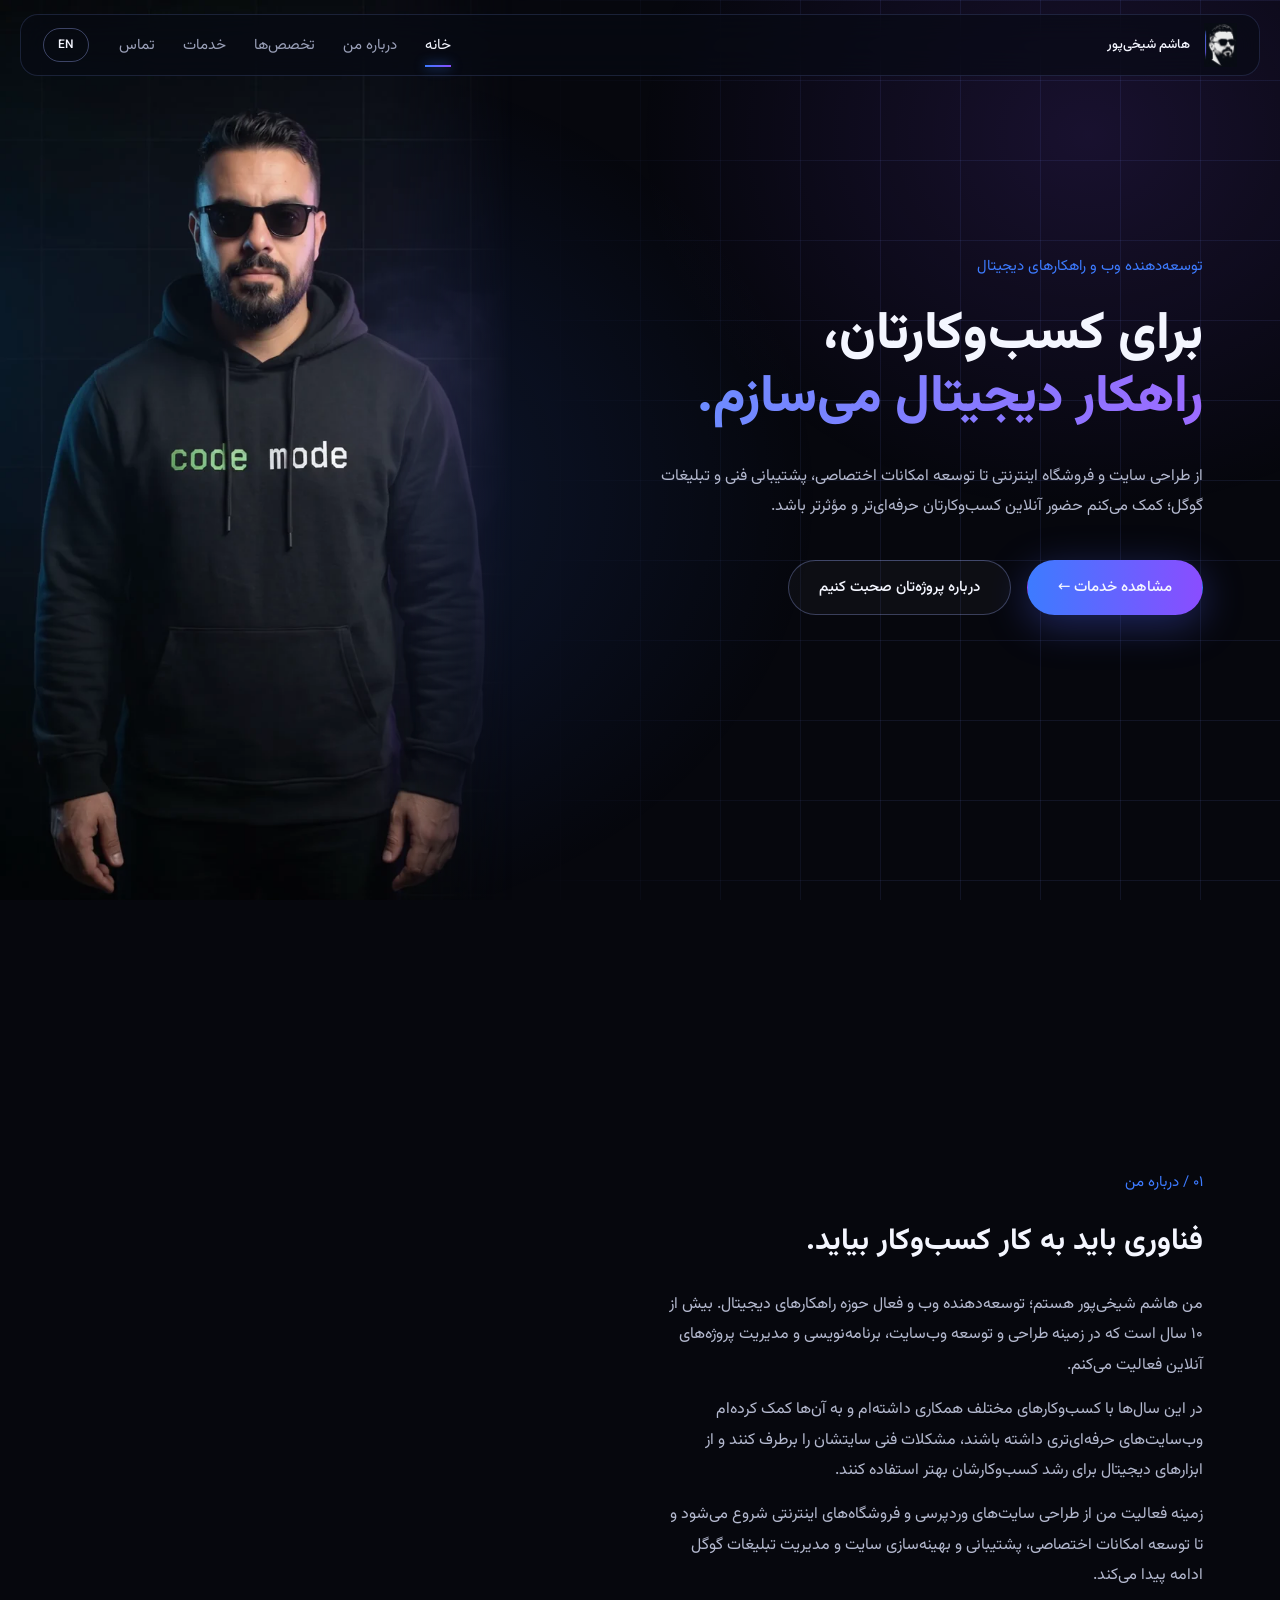
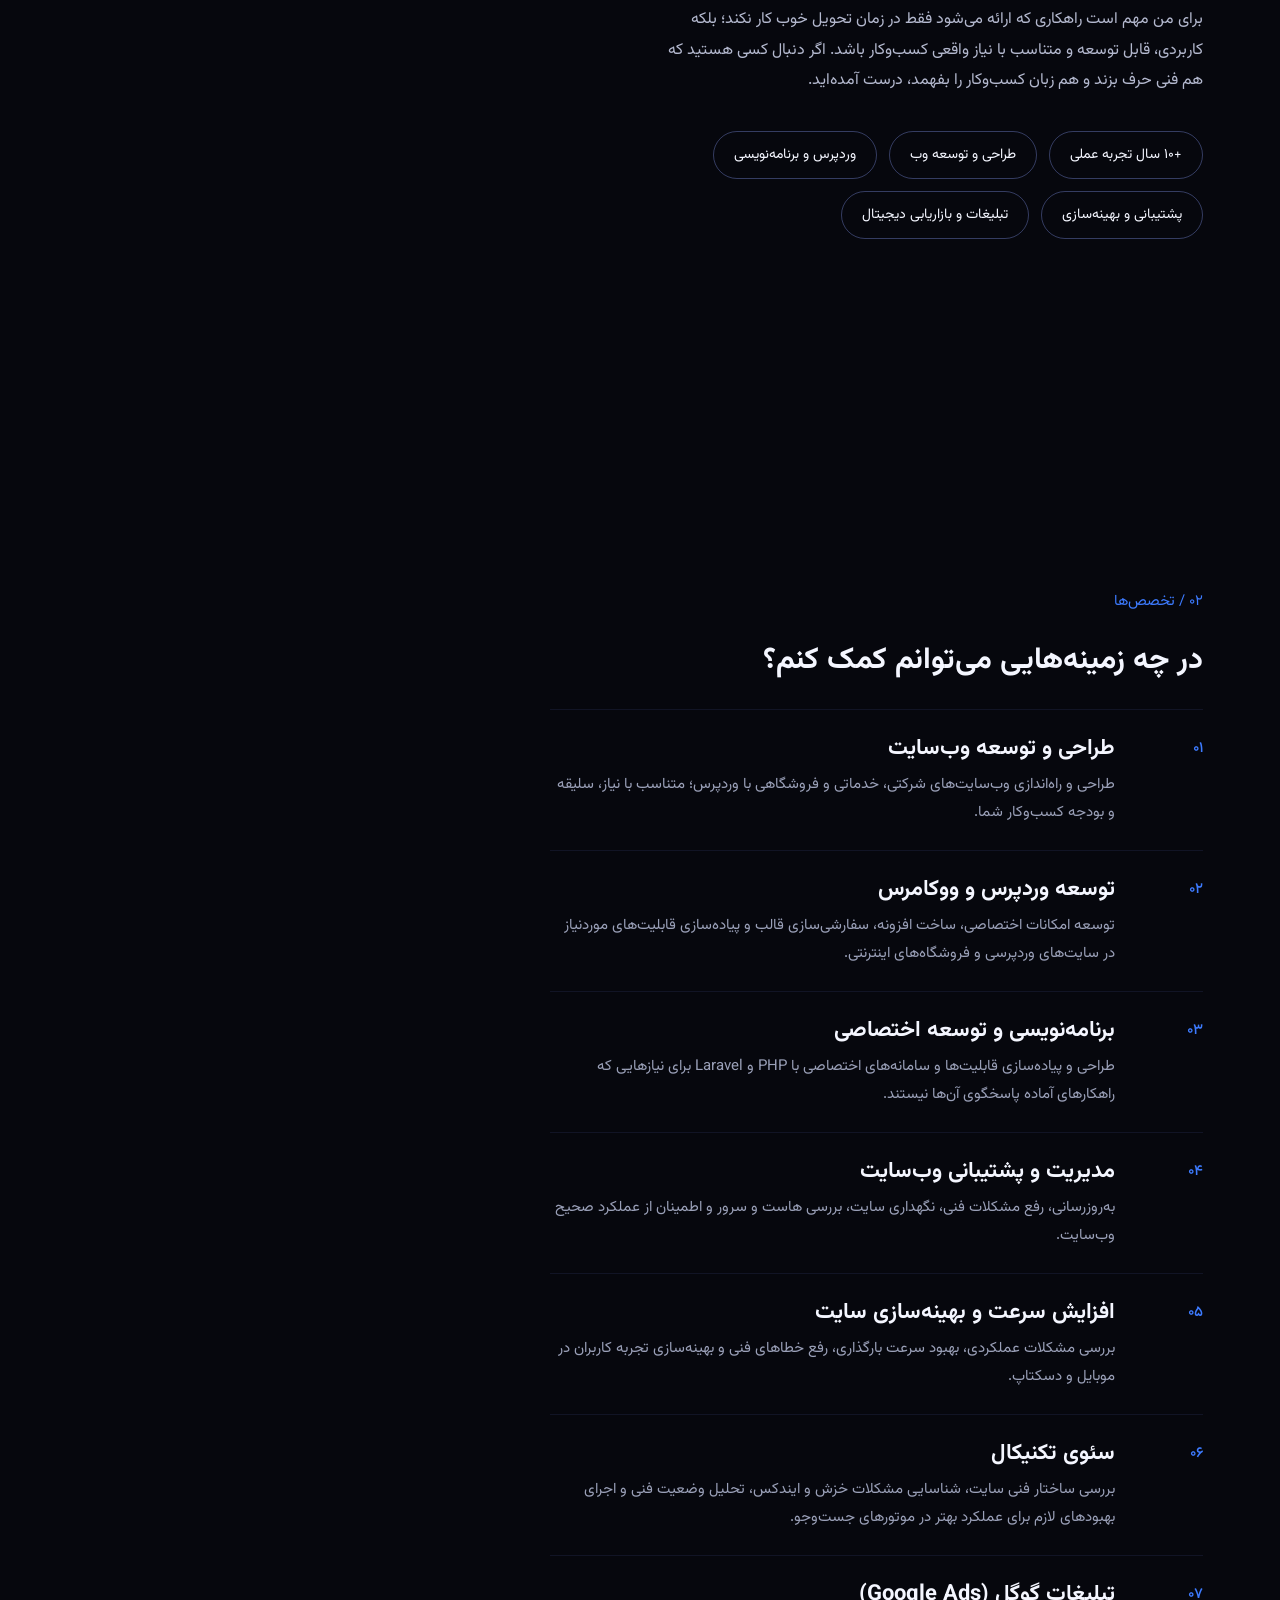
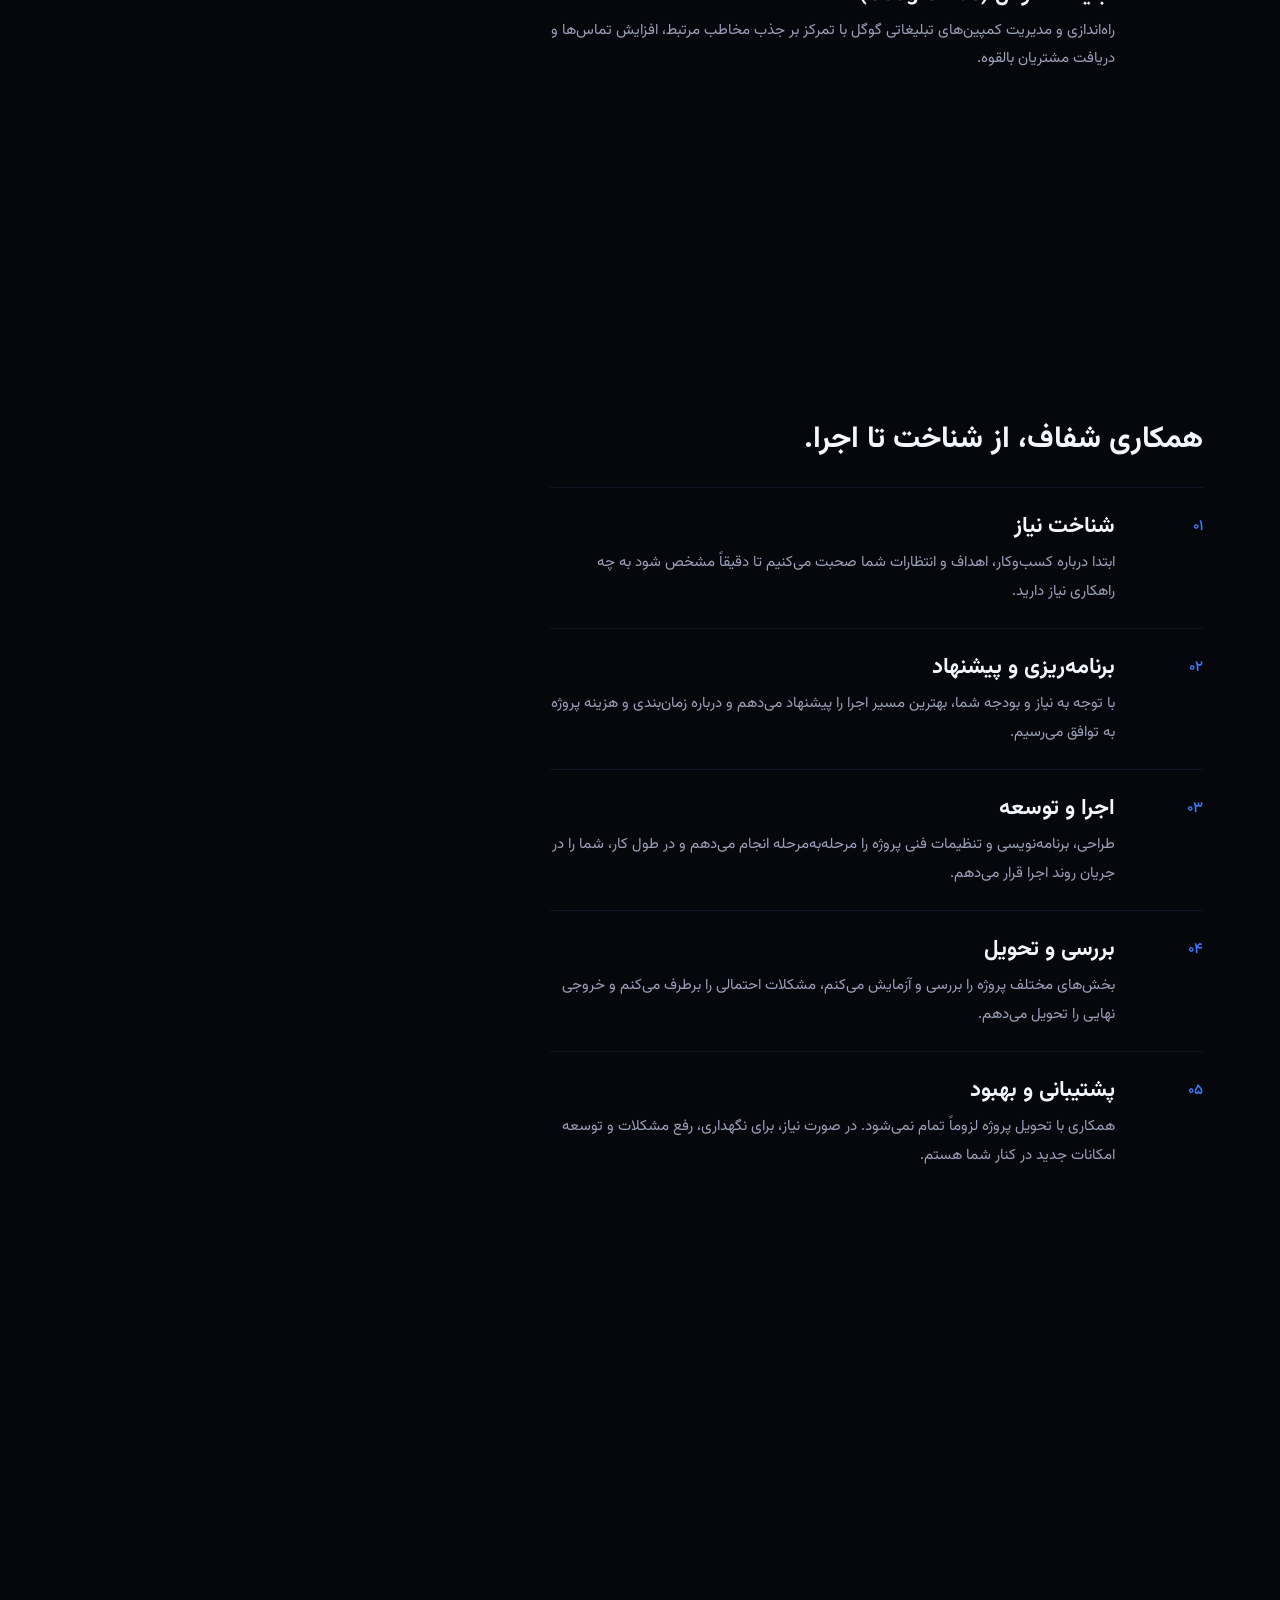
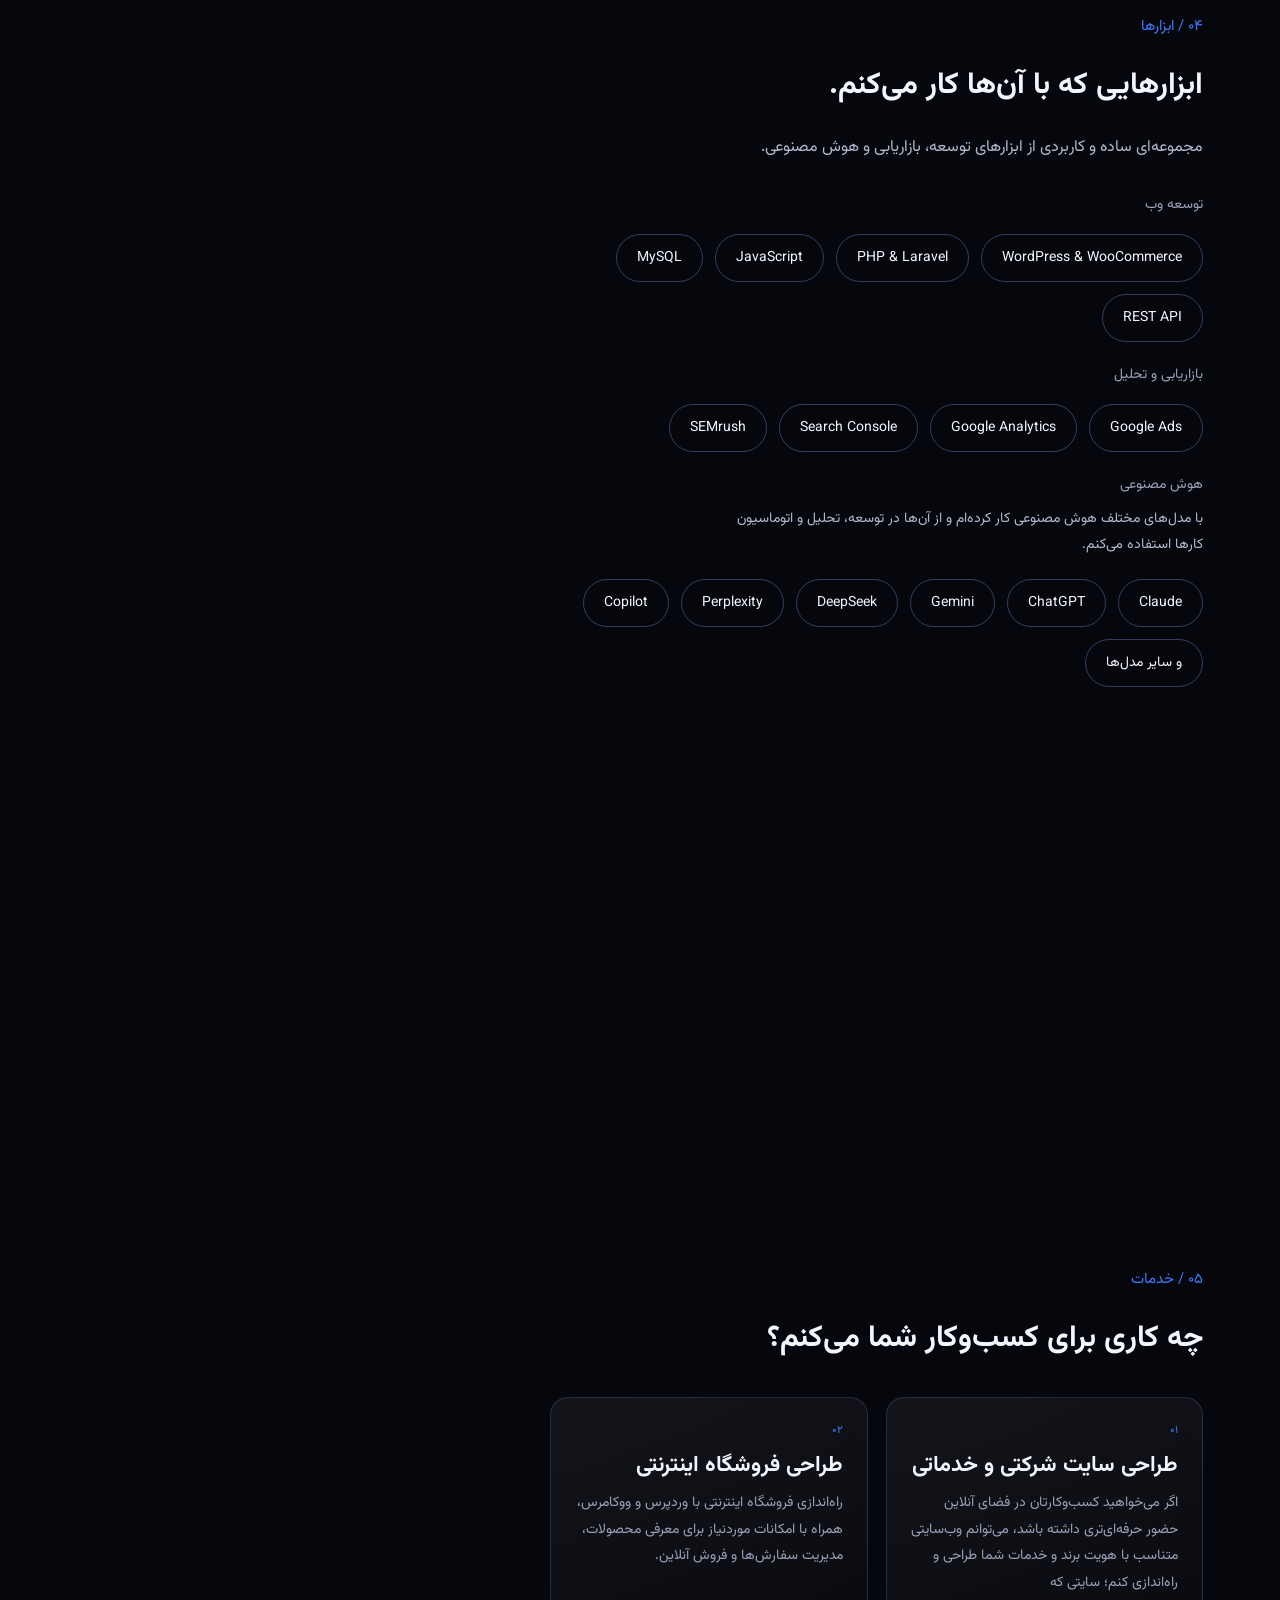
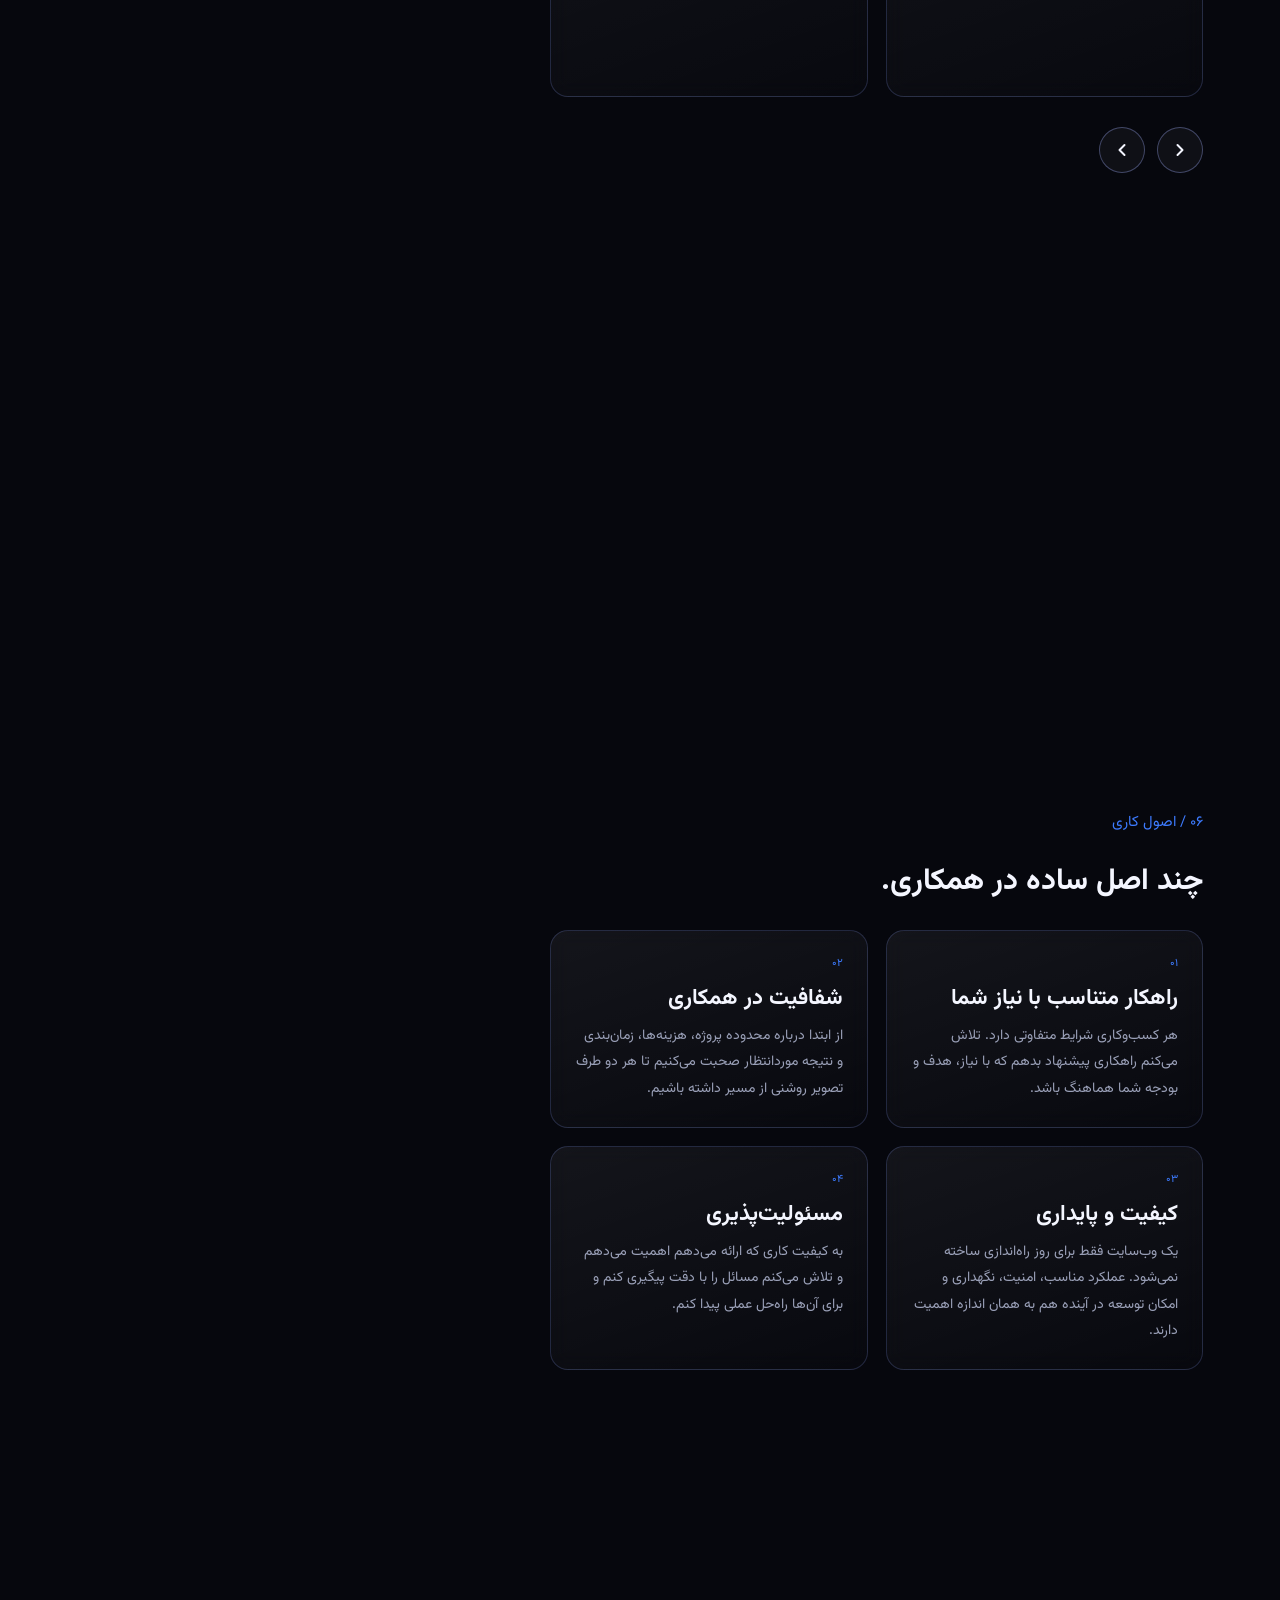
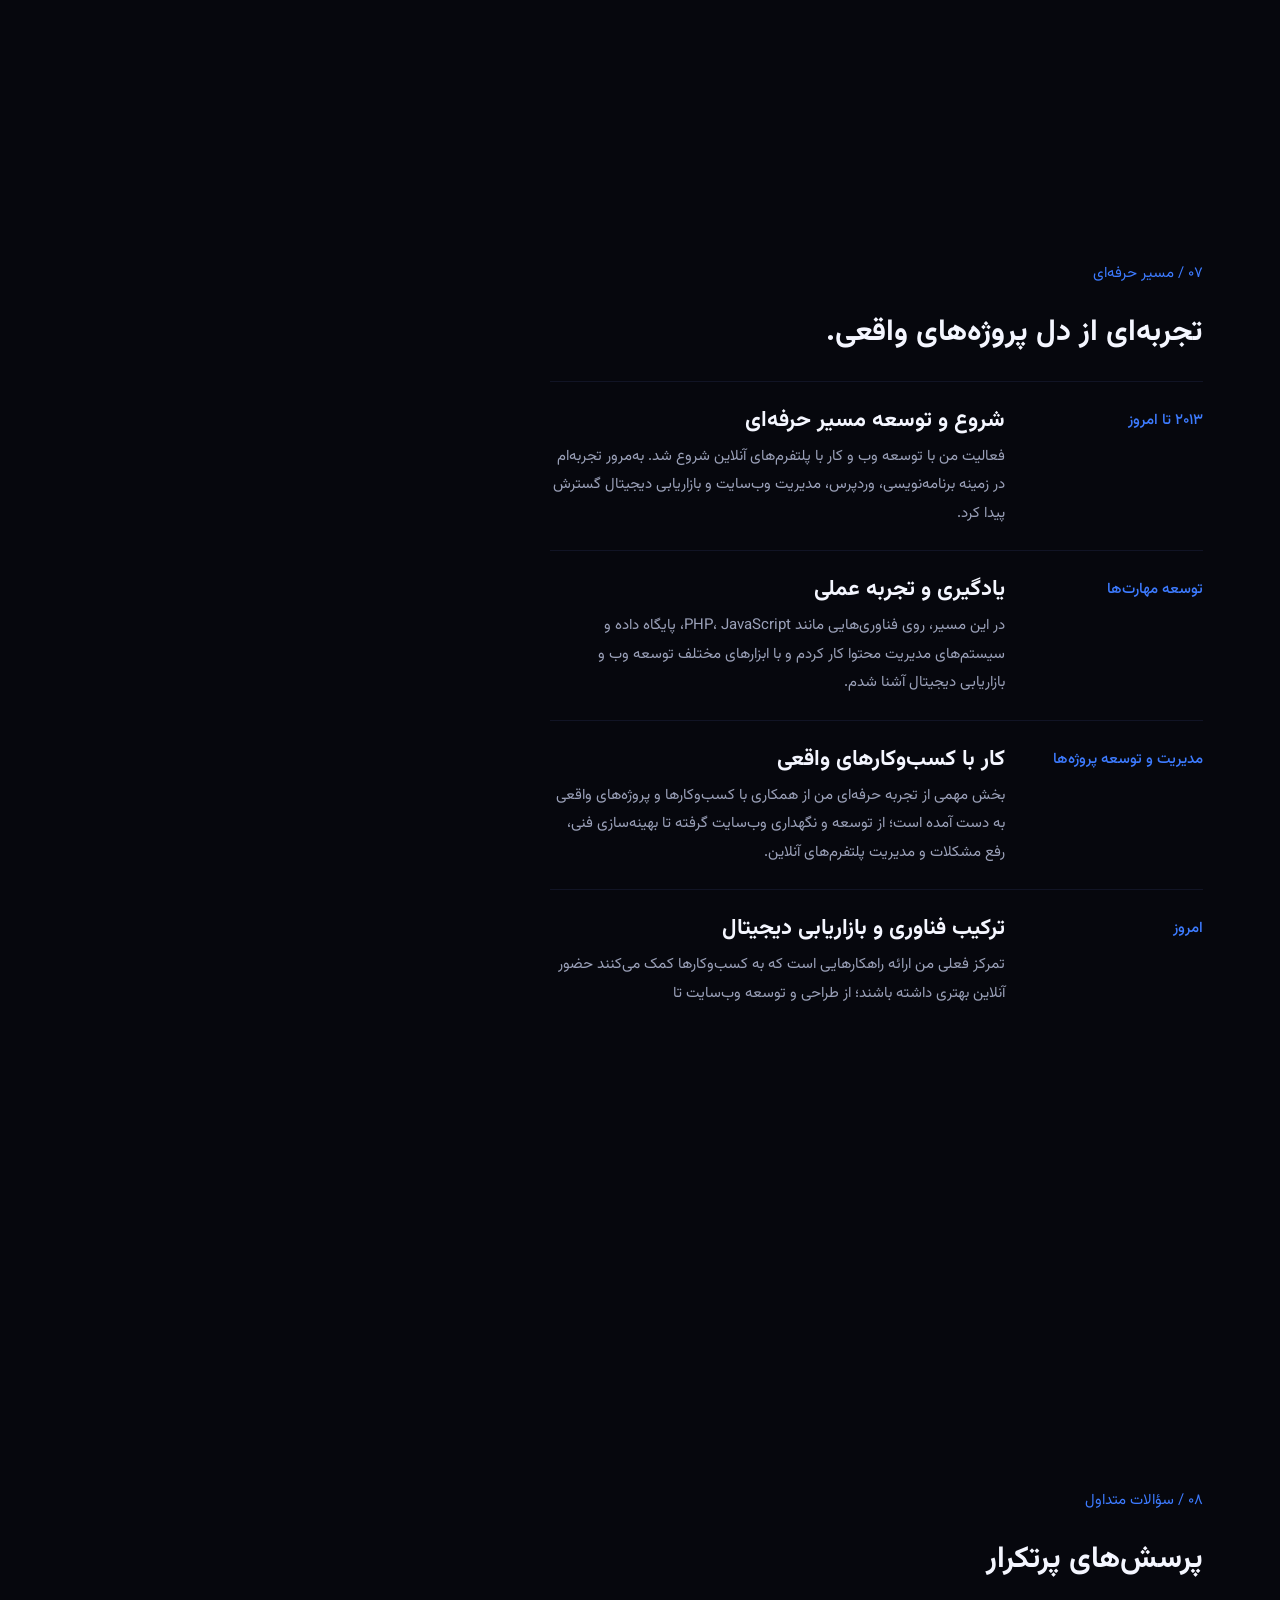
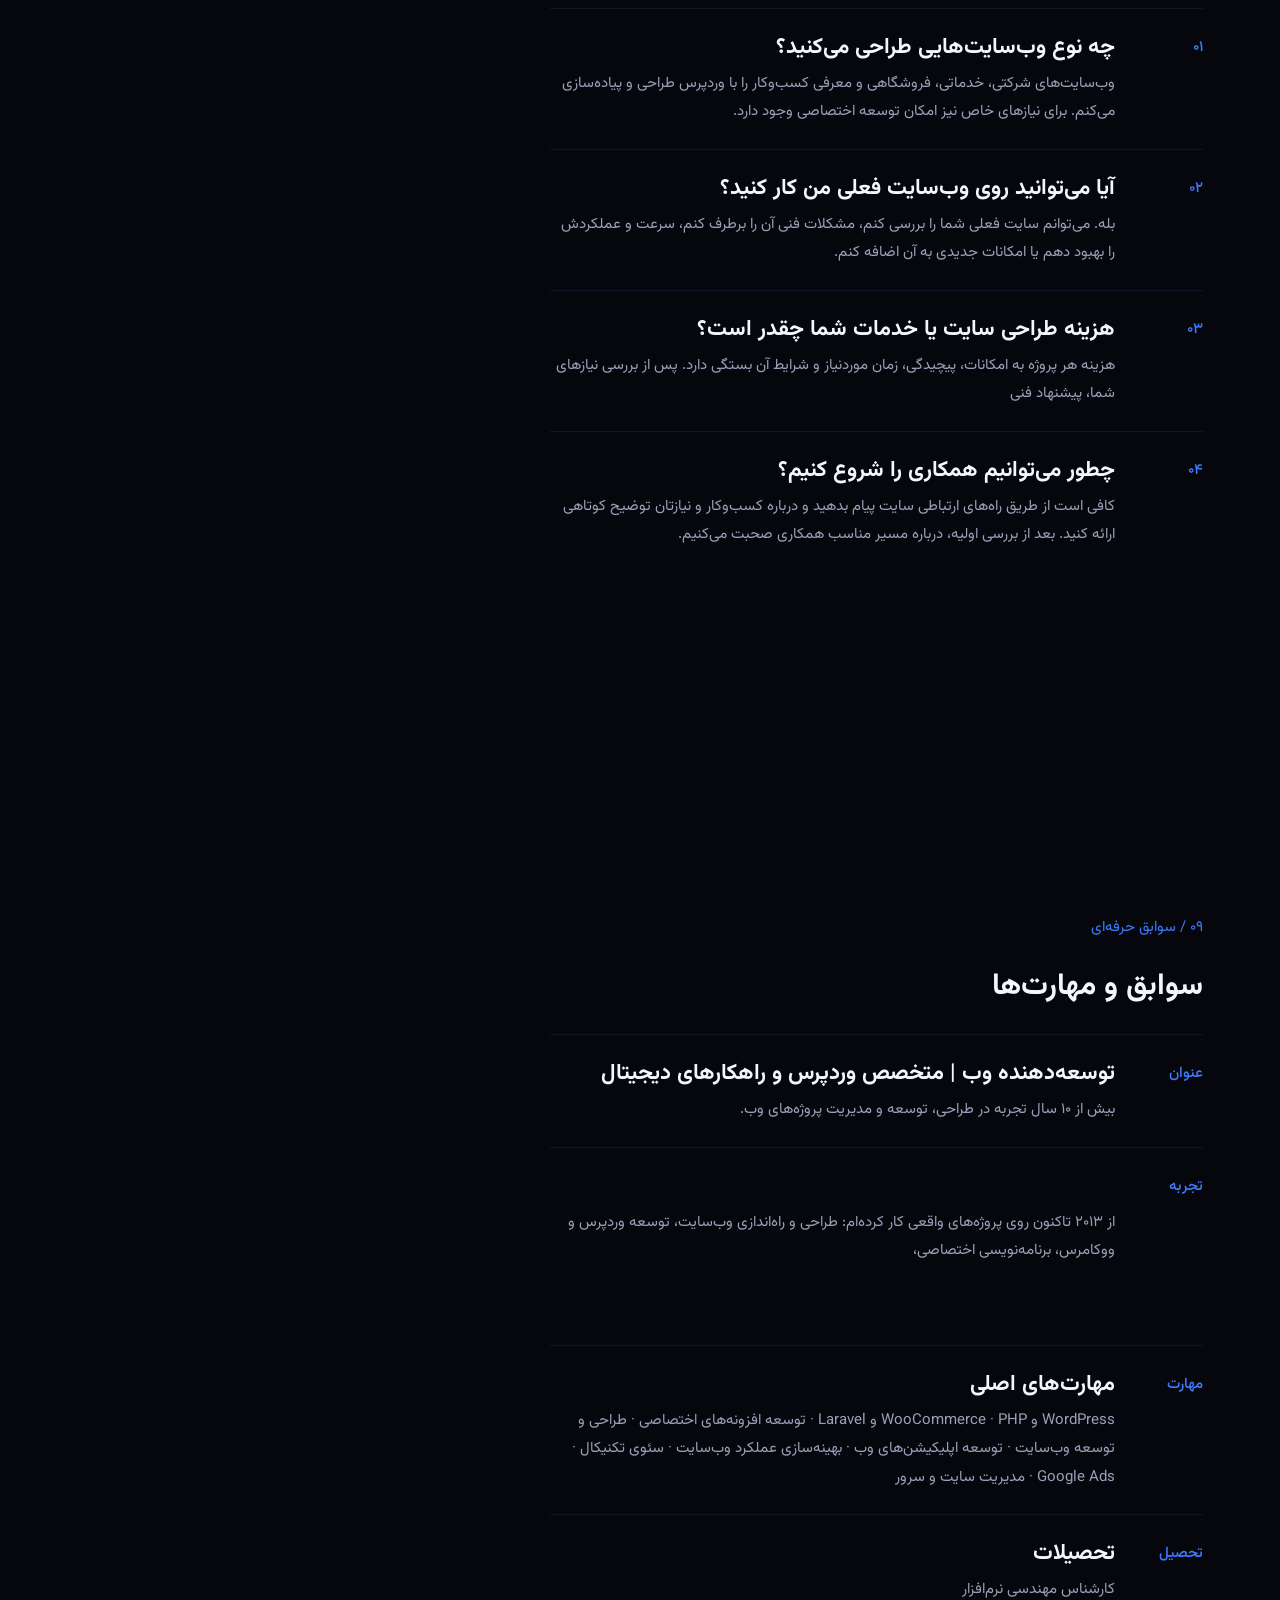
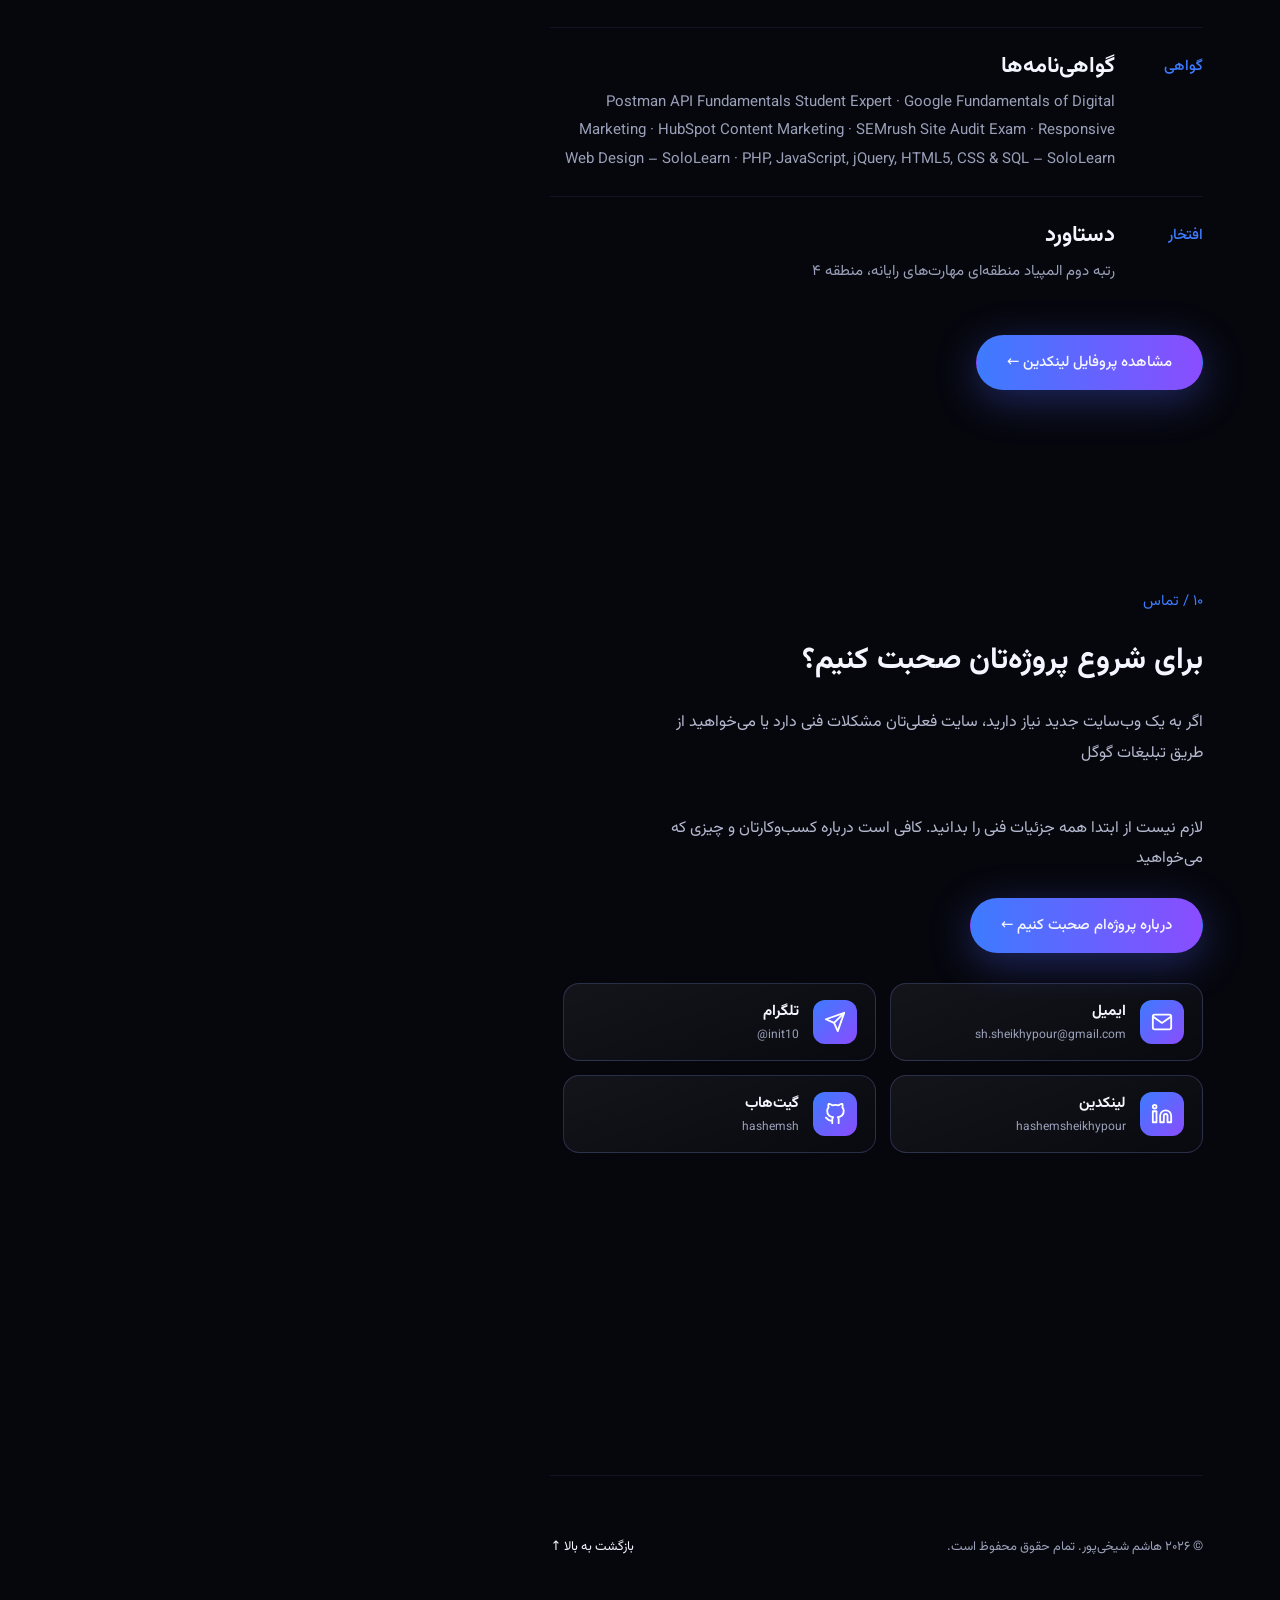
==== commit 05553177: "fix typo  readme" ====
--- a/fa/index.html
+++ b/fa/index.html
@@ -23,7 +23,7 @@
 
 <div class="char" aria-hidden="true"><canvas id="cv" width="720" height="1280"></canvas></div>
 
-<div class="cu" id="cur"><i></i><svg width="22" height="26" viewBox="0 0 22 26"><path d="M2 2 L2 21 L7 16.5 L10.5 24 L14 22.5 L10.6 15.2 L17 15 Z" fill="#fff" stroke="#06070d" stroke-width="1.5"/></svg><span>BUILDING</span></div>
+<div class="cu" id="cur" aria-hidden="true"><i></i><svg width="22" height="26" viewBox="0 0 22 26"><path d="M2 2 L2 21 L7 16.5 L10.5 24 L14 22.5 L10.6 15.2 L17 15 Z" fill="#fff" stroke="#06070d" stroke-width="1.5"/></svg><span></span></div>
 
 <main dir="rtl">
 <section id="s0">
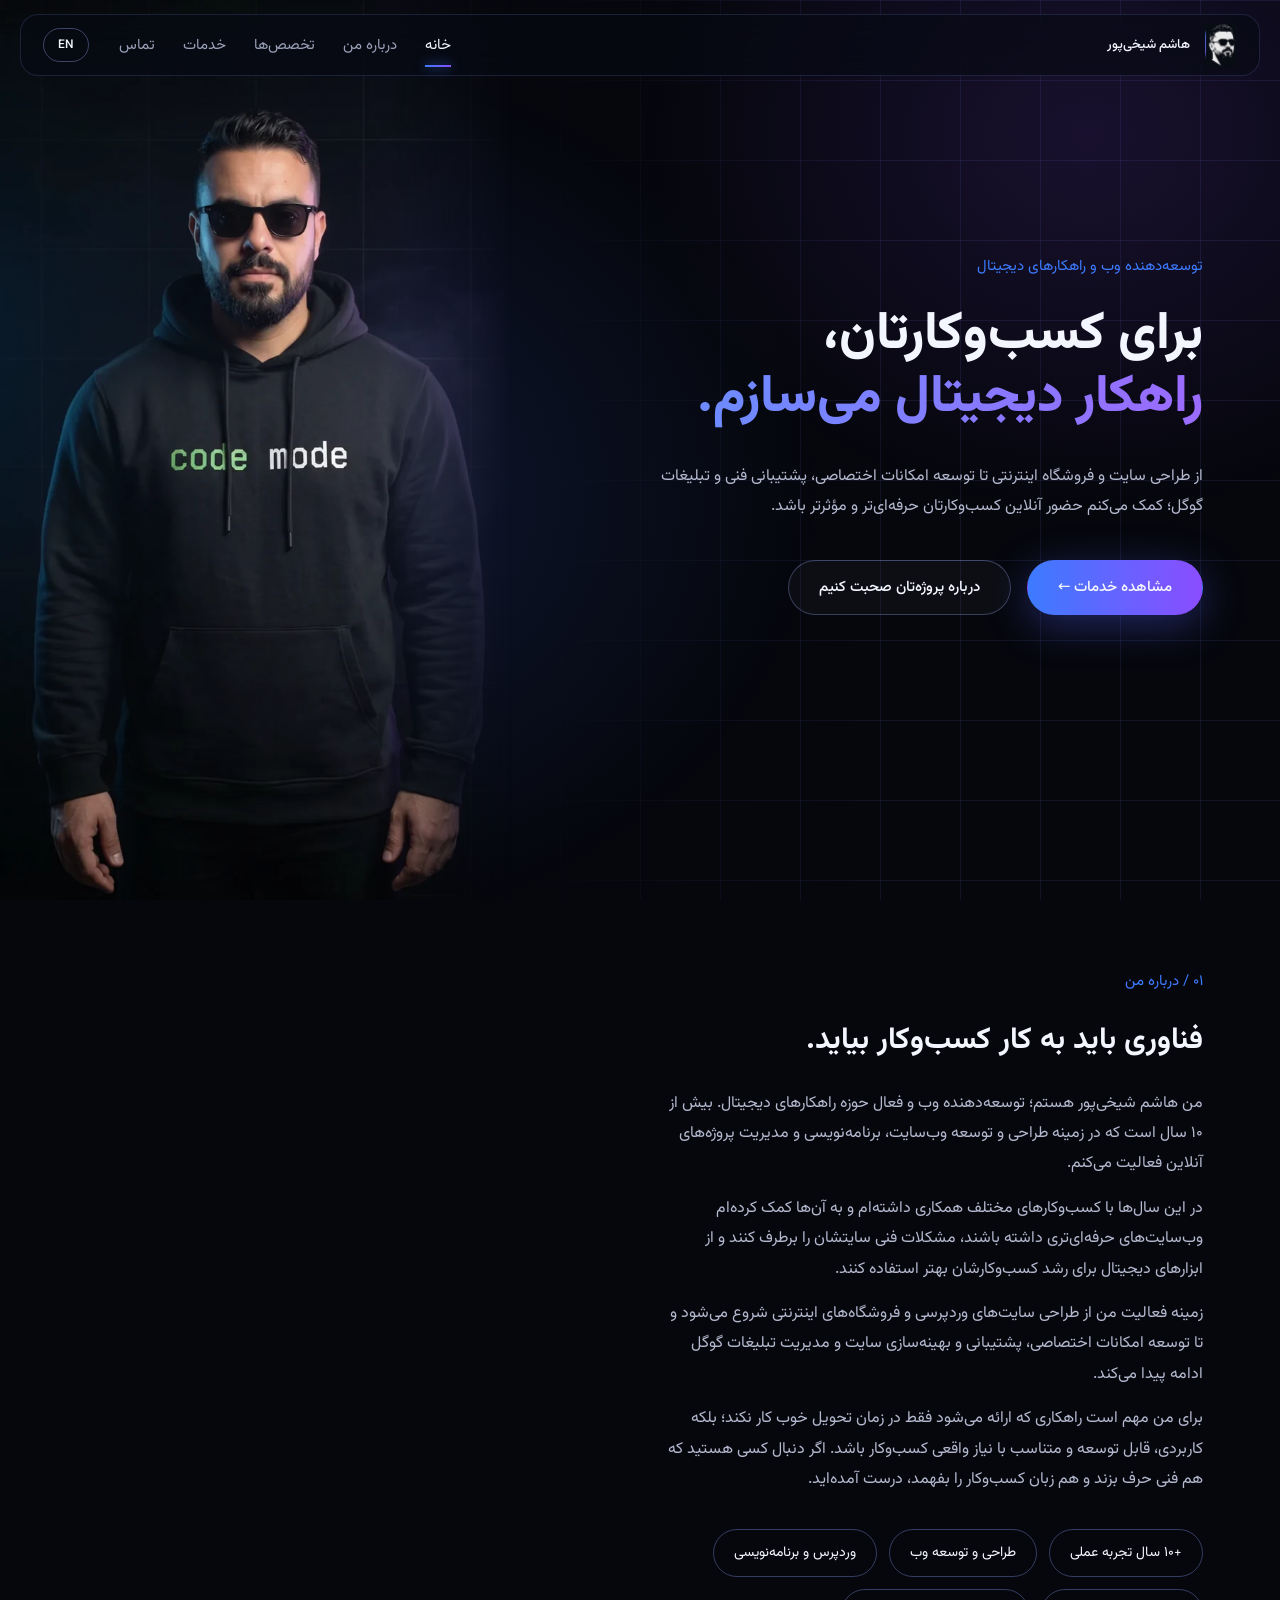
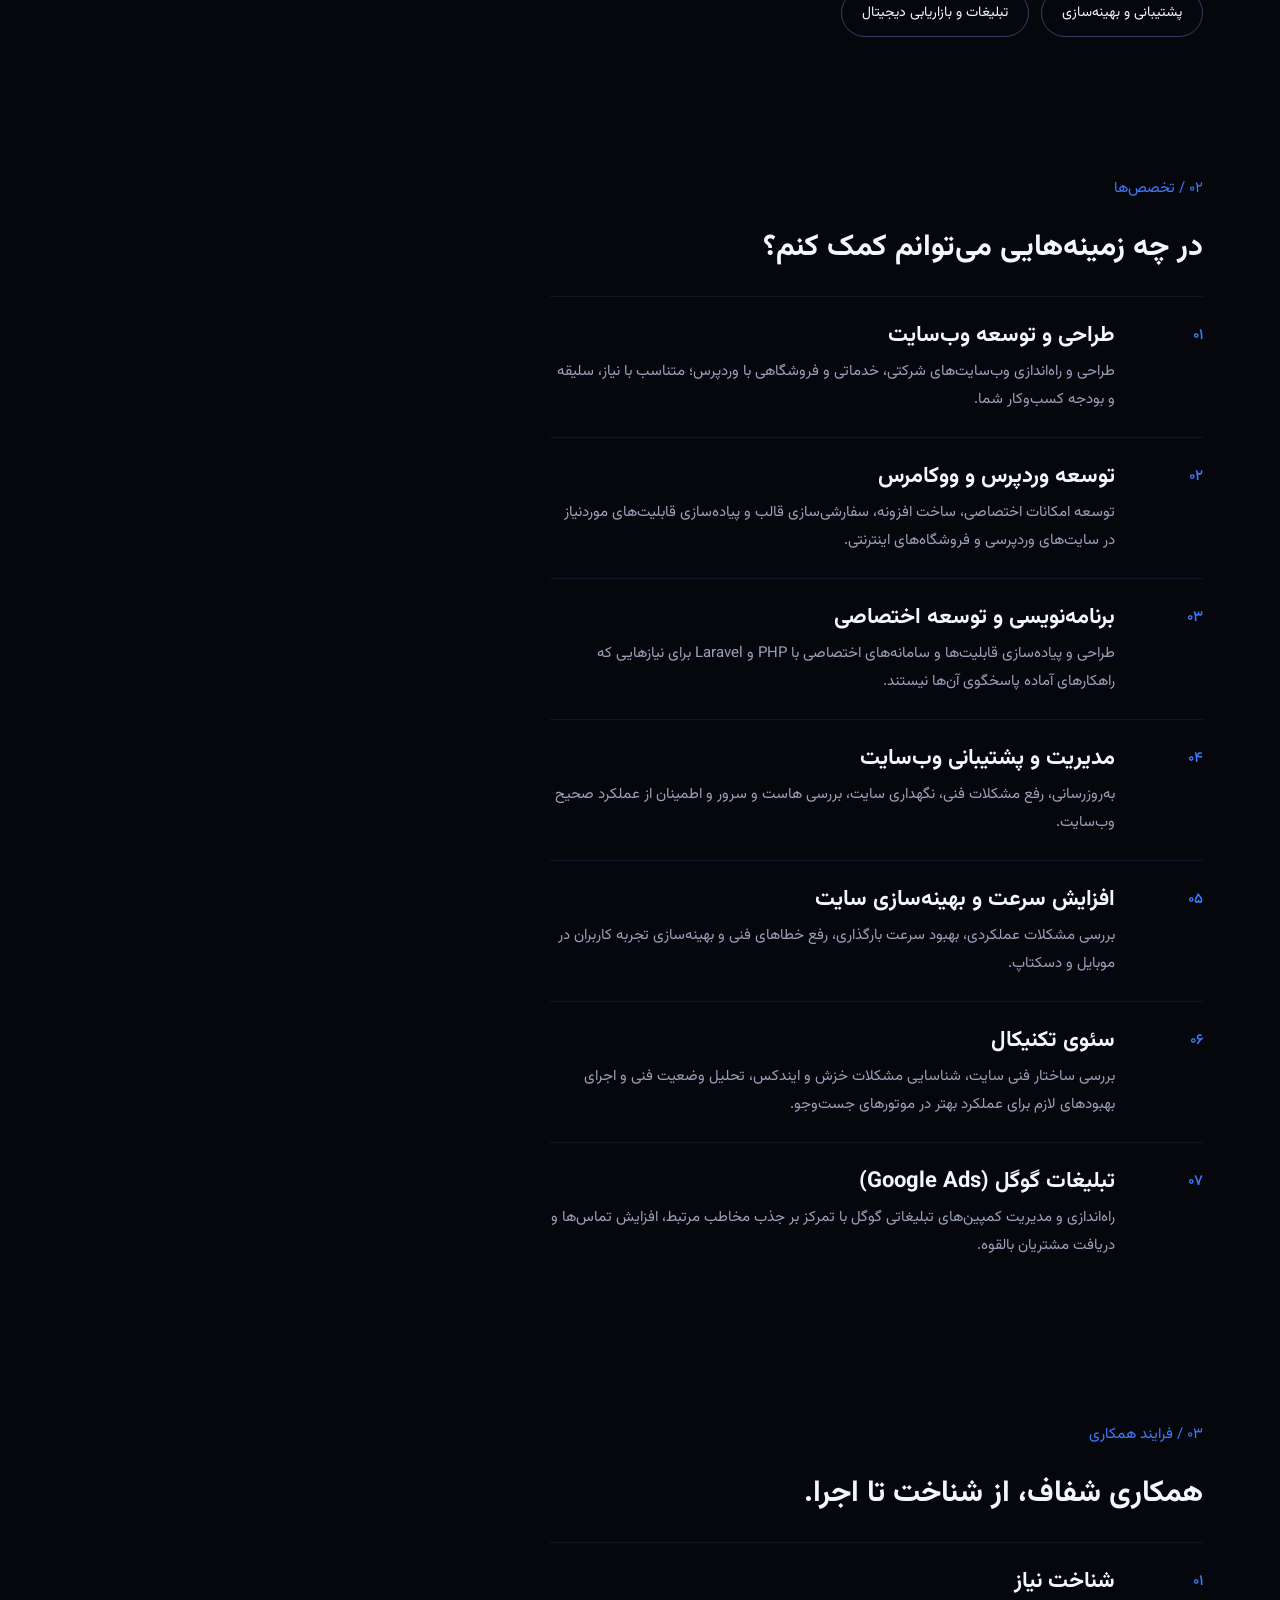
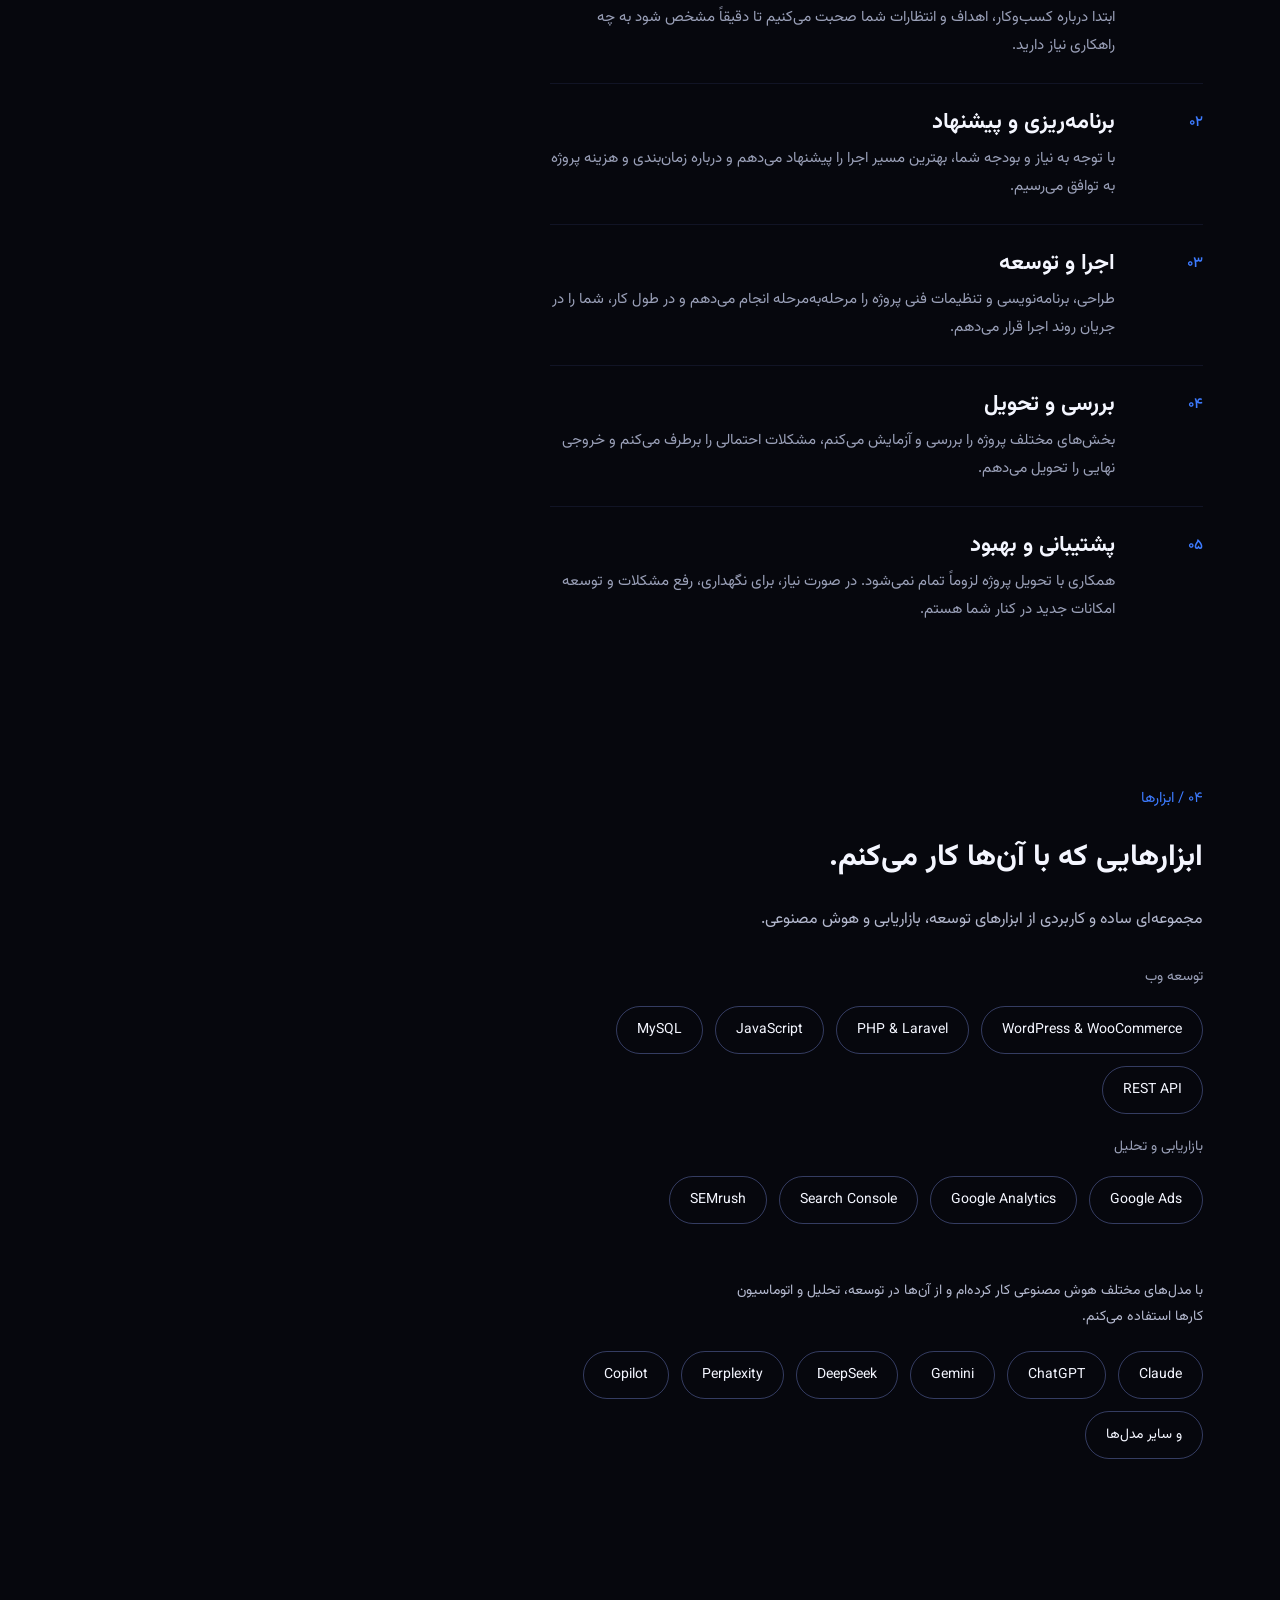
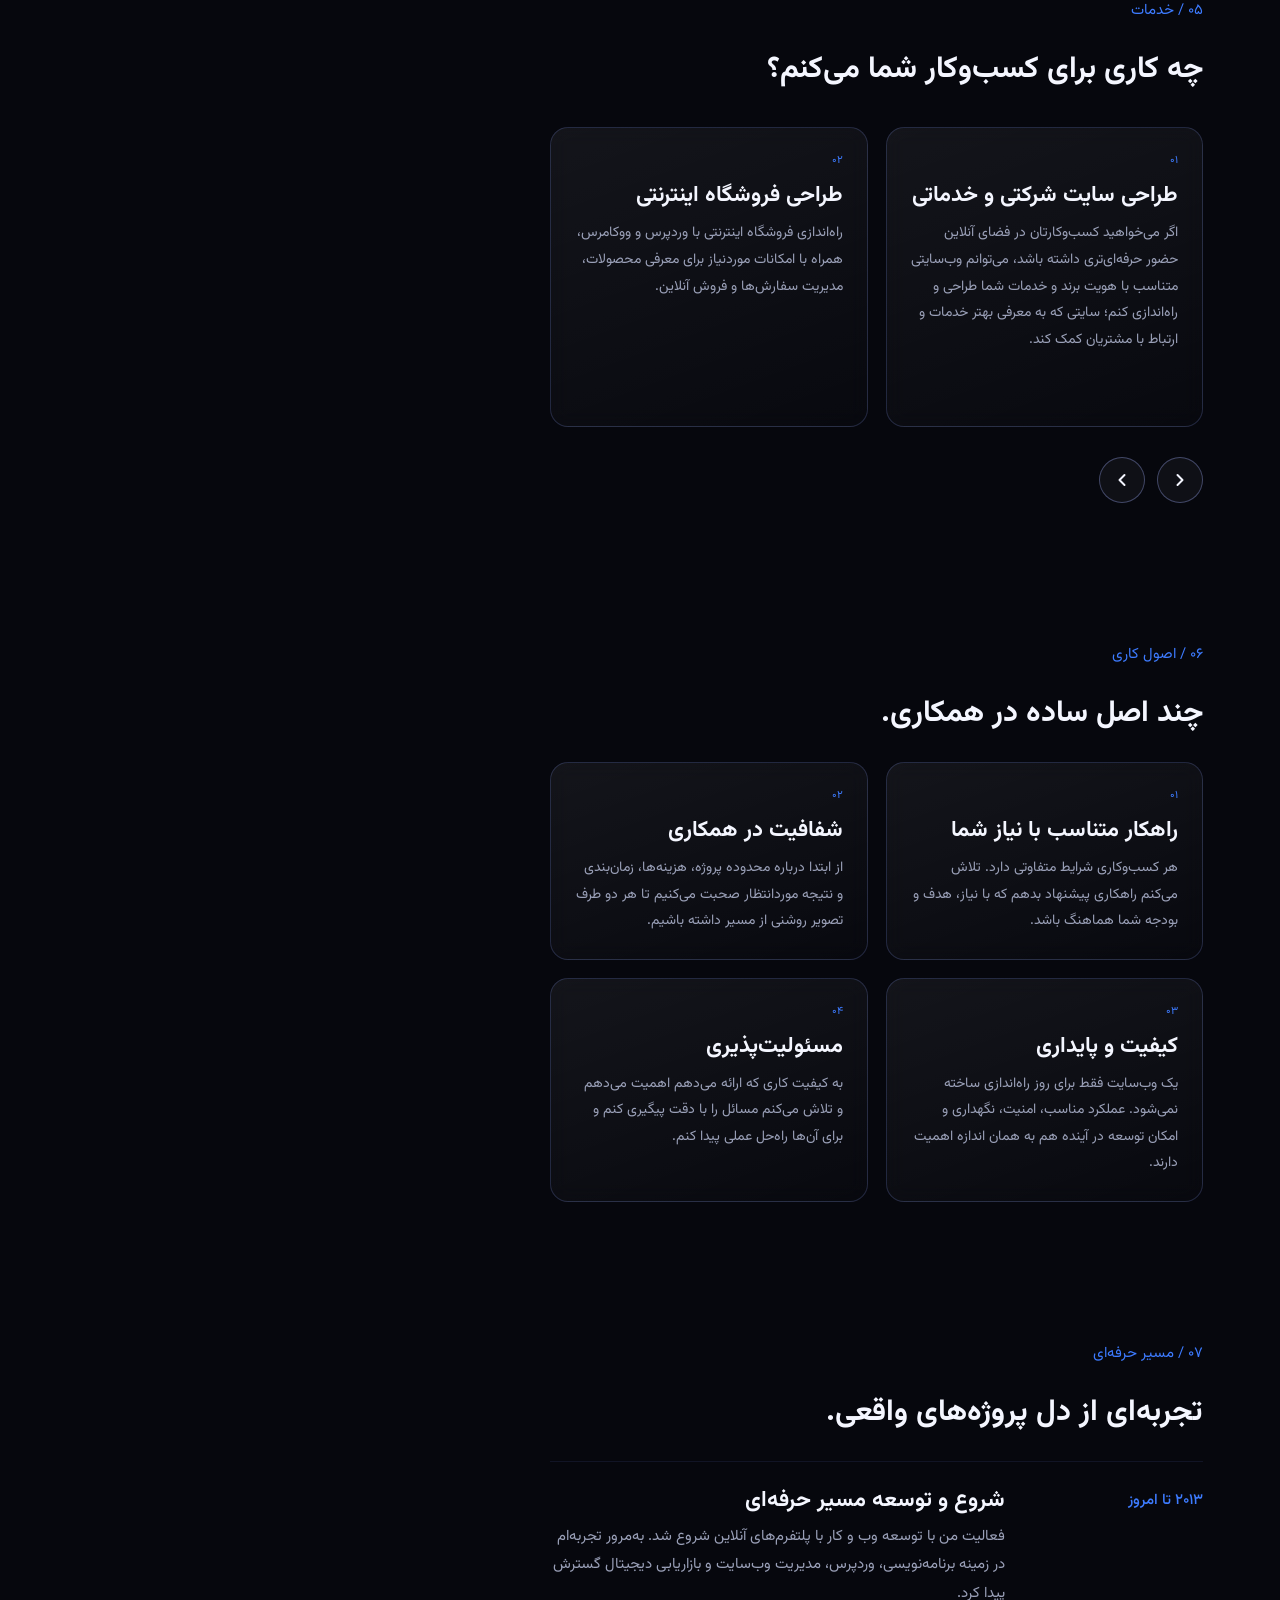
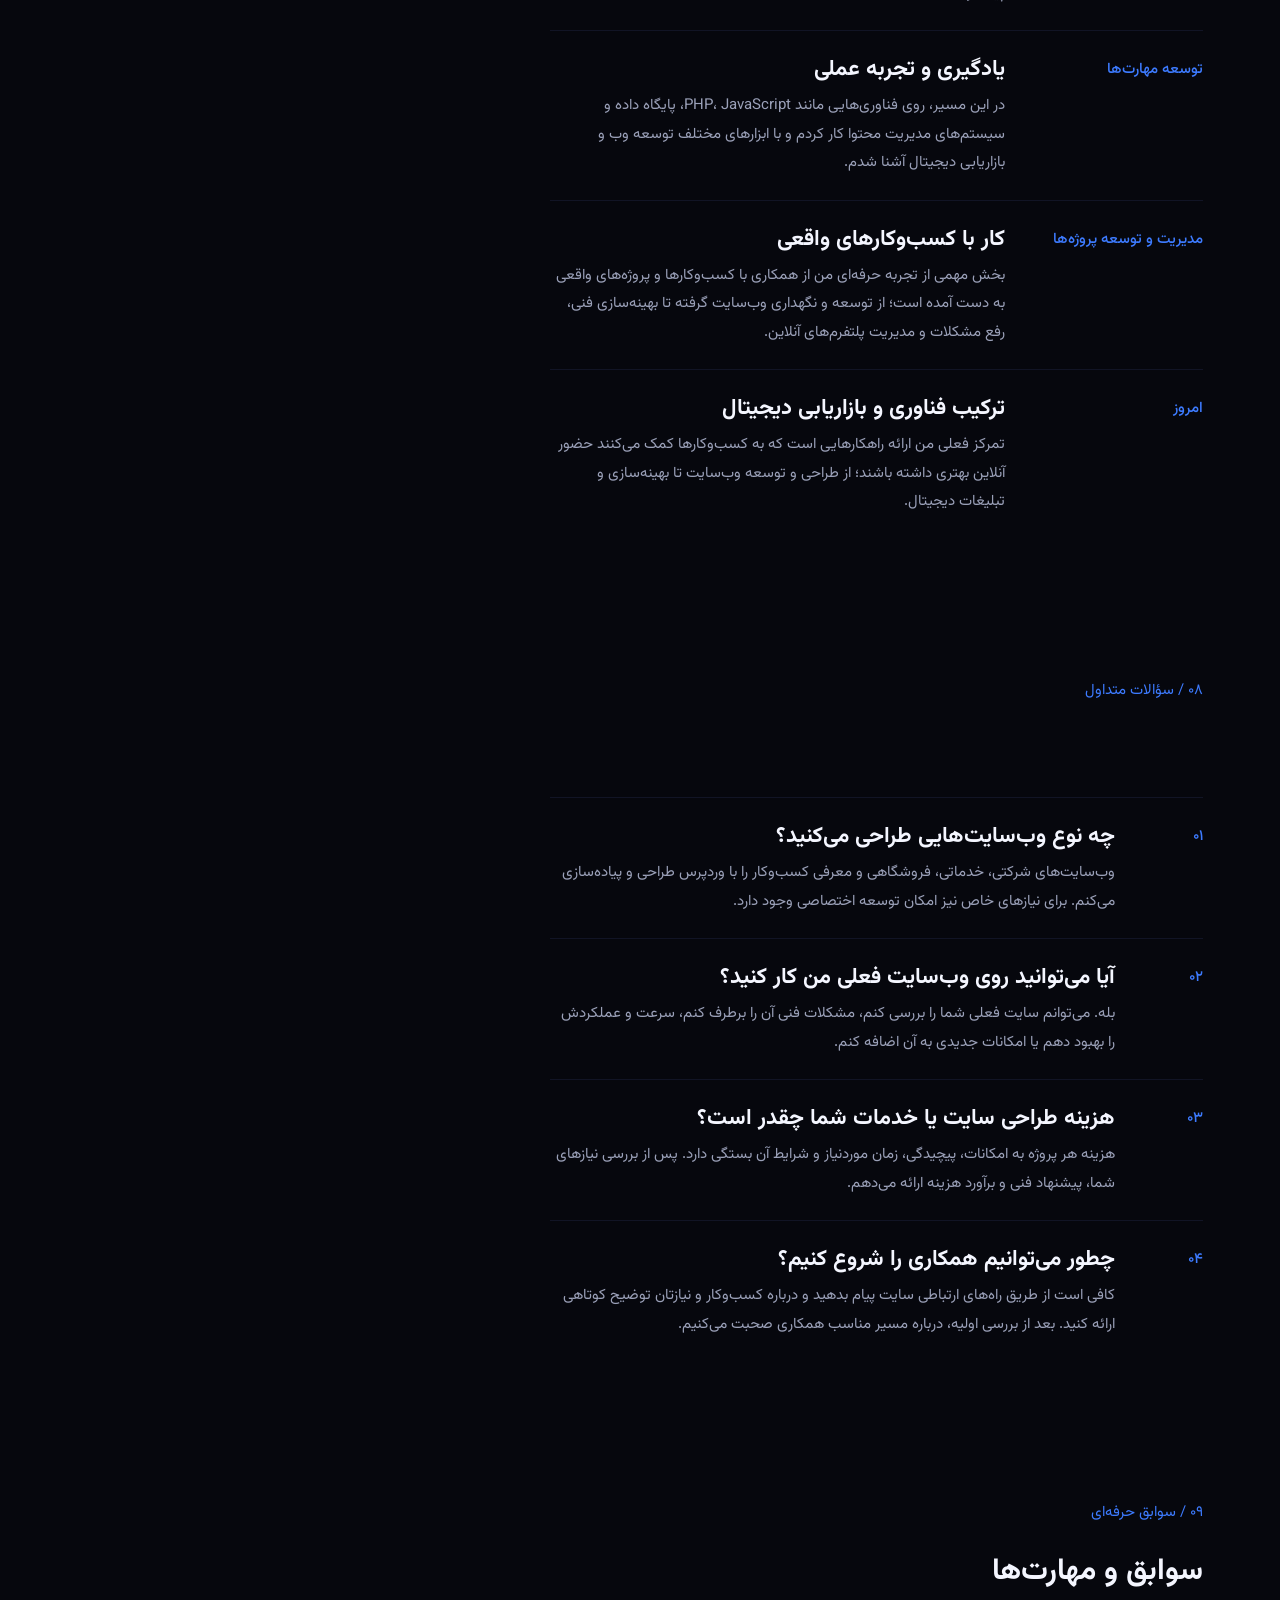
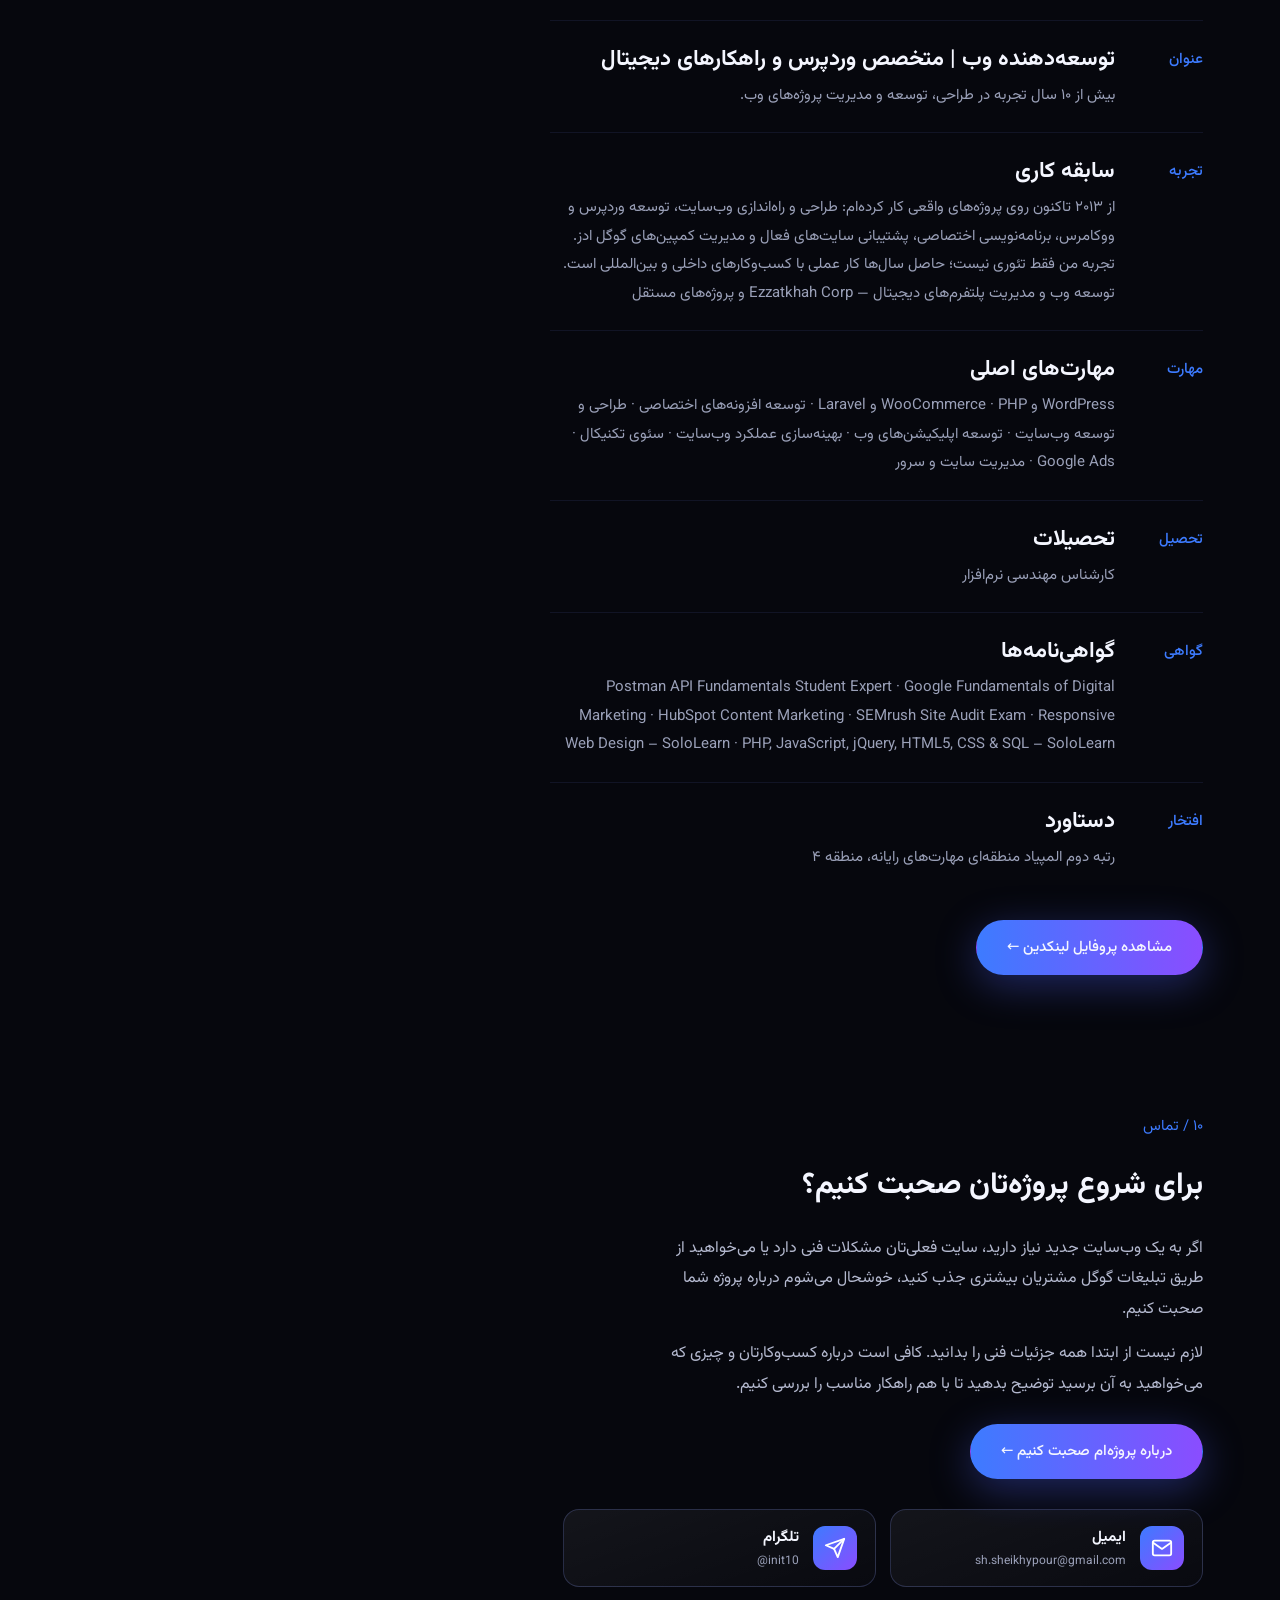
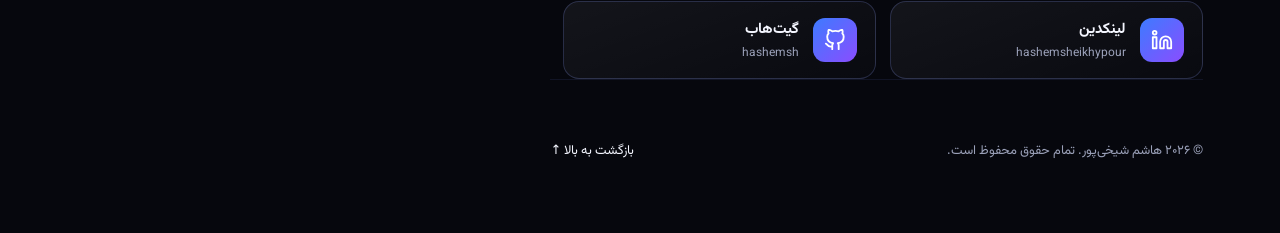
==== commit 56256c2e: "fix space for all section and opacity in mobile version" ====
--- a/fa/index.html
+++ b/fa/index.html
@@ -34,114 +34,114 @@
 </section>
 
 <section id="s1">
-  <p class="eyebrow build">۰۱ / درباره من</p>
-  <h2 class="build">فناوری باید به کار کسب‌وکار بیاید.</h2>
-  <p class="sub build" style="margin:0 0 14px">من هاشم شیخی‌پور هستم؛ توسعه‌دهنده وب و فعال حوزه راهکارهای دیجیتال. بیش از ۱۰ سال است که در زمینه طراحی و توسعه وب‌سایت، برنامه‌نویسی و مدیریت پروژه‌های آنلاین فعالیت می‌کنم.</p>
-  <p class="sub build" style="margin:0 0 14px">در این سال‌ها با کسب‌وکارهای مختلف همکاری داشته‌ام و به آن‌ها کمک کرده‌ام وب‌سایت‌های حرفه‌ای‌تری داشته باشند، مشکلات فنی سایتشان را برطرف کنند و از ابزارهای دیجیتال برای رشد کسب‌وکارشان بهتر استفاده کنند.</p>
-  <p class="sub build" style="margin:0 0 14px">زمینه فعالیت من از طراحی سایت‌های وردپرسی و فروشگاه‌های اینترنتی شروع می‌شود و تا توسعه امکانات اختصاصی، پشتیبانی و بهینه‌سازی سایت و مدیریت تبلیغات گوگل ادامه پیدا می‌کند.</p>
-  <p class="sub build" style="margin:0 0 26px">برای من مهم است راهکاری که ارائه می‌شود فقط در زمان تحویل خوب کار نکند؛ بلکه کاربردی، قابل توسعه و متناسب با نیاز واقعی کسب‌وکار باشد. اگر دنبال کسی هستید که هم فنی حرف بزند و هم زبان کسب‌وکار را بفهمد، درست آمده‌اید.</p>
-  <div class="chips"><span class="chip build">+۱۰ سال تجربه عملی</span><span class="chip build">طراحی و توسعه وب</span><span class="chip build">وردپرس و برنامه‌نویسی</span><span class="chip build">پشتیبانی و بهینه‌سازی</span><span class="chip build">تبلیغات و بازاریابی دیجیتال</span></div>
+  <p class="eyebrow">۰۱ / درباره من</p>
+  <h2>فناوری باید به کار کسب‌وکار بیاید.</h2>
+  <p class="sub" style="margin:0 0 14px">من هاشم شیخی‌پور هستم؛ توسعه‌دهنده وب و فعال حوزه راهکارهای دیجیتال. بیش از ۱۰ سال است که در زمینه طراحی و توسعه وب‌سایت، برنامه‌نویسی و مدیریت پروژه‌های آنلاین فعالیت می‌کنم.</p>
+  <p class="sub" style="margin:0 0 14px">در این سال‌ها با کسب‌وکارهای مختلف همکاری داشته‌ام و به آن‌ها کمک کرده‌ام وب‌سایت‌های حرفه‌ای‌تری داشته باشند، مشکلات فنی سایتشان را برطرف کنند و از ابزارهای دیجیتال برای رشد کسب‌وکارشان بهتر استفاده کنند.</p>
+  <p class="sub" style="margin:0 0 14px">زمینه فعالیت من از طراحی سایت‌های وردپرسی و فروشگاه‌های اینترنتی شروع می‌شود و تا توسعه امکانات اختصاصی، پشتیبانی و بهینه‌سازی سایت و مدیریت تبلیغات گوگل ادامه پیدا می‌کند.</p>
+  <p class="sub" style="margin:0 0 26px">برای من مهم است راهکاری که ارائه می‌شود فقط در زمان تحویل خوب کار نکند؛ بلکه کاربردی، قابل توسعه و متناسب با نیاز واقعی کسب‌وکار باشد. اگر دنبال کسی هستید که هم فنی حرف بزند و هم زبان کسب‌وکار را بفهمد، درست آمده‌اید.</p>
+  <div class="chips"><span class="chip">+۱۰ سال تجربه عملی</span><span class="chip">طراحی و توسعه وب</span><span class="chip">وردپرس و برنامه‌نویسی</span><span class="chip">پشتیبانی و بهینه‌سازی</span><span class="chip">تبلیغات و بازاریابی دیجیتال</span></div>
 </section>
 
 <section id="s2">
-  <p class="eyebrow build">۰۲ / تخصص‌ها</p>
-  <h2 class="build">در چه زمینه‌هایی می‌توانم کمک کنم؟</h2>
-  <div class="row build"><b>۰۱</b><div><h3>طراحی و توسعه وب‌سایت</h3><p>طراحی و راه‌اندازی وب‌سایت‌های شرکتی، خدماتی و فروشگاهی با وردپرس؛ متناسب با نیاز، سلیقه و بودجه کسب‌وکار شما.</p></div></div>
-  <div class="row build"><b>۰۲</b><div><h3>توسعه وردپرس و ووکامرس</h3><p>توسعه امکانات اختصاصی، ساخت افزونه، سفارشی‌سازی قالب و پیاده‌سازی قابلیت‌های موردنیاز در سایت‌های وردپرسی و فروشگاه‌های اینترنتی.</p></div></div>
-  <div class="row build"><b>۰۳</b><div><h3>برنامه‌نویسی و توسعه اختصاصی</h3><p>طراحی و پیاده‌سازی قابلیت‌ها و سامانه‌های اختصاصی با PHP و Laravel برای نیازهایی که راهکارهای آماده پاسخگوی آن‌ها نیستند.</p></div></div>
-  <div class="row build"><b>۰۴</b><div><h3>مدیریت و پشتیبانی وب‌سایت</h3><p>به‌روزرسانی، رفع مشکلات فنی، نگهداری سایت، بررسی هاست و سرور و اطمینان از عملکرد صحیح وب‌سایت.</p></div></div>
-  <div class="row build"><b>۰۵</b><div><h3>افزایش سرعت و بهینه‌سازی سایت</h3><p>بررسی مشکلات عملکردی، بهبود سرعت بارگذاری، رفع خطاهای فنی و بهینه‌سازی تجربه کاربران در موبایل و دسکتاپ.</p></div></div>
-  <div class="row build"><b>۰۶</b><div><h3>سئوی تکنیکال</h3><p>بررسی ساختار فنی سایت، شناسایی مشکلات خزش و ایندکس، تحلیل وضعیت فنی و اجرای بهبودهای لازم برای عملکرد بهتر در موتورهای جست‌وجو.</p></div></div>
-  <div class="row build"><b>۰۷</b><div><h3>تبلیغات گوگل (Google Ads)</h3><p>راه‌اندازی و مدیریت کمپین‌های تبلیغاتی گوگل با تمرکز بر جذب مخاطب مرتبط، افزایش تماس‌ها و دریافت مشتریان بالقوه.</p></div></div>
+  <p class="eyebrow">۰۲ / تخصص‌ها</p>
+  <h2>در چه زمینه‌هایی می‌توانم کمک کنم؟</h2>
+  <div class="row"><b>۰۱</b><div><h3>طراحی و توسعه وب‌سایت</h3><p>طراحی و راه‌اندازی وب‌سایت‌های شرکتی، خدماتی و فروشگاهی با وردپرس؛ متناسب با نیاز، سلیقه و بودجه کسب‌وکار شما.</p></div></div>
+  <div class="row"><b>۰۲</b><div><h3>توسعه وردپرس و ووکامرس</h3><p>توسعه امکانات اختصاصی، ساخت افزونه، سفارشی‌سازی قالب و پیاده‌سازی قابلیت‌های موردنیاز در سایت‌های وردپرسی و فروشگاه‌های اینترنتی.</p></div></div>
+  <div class="row"><b>۰۳</b><div><h3>برنامه‌نویسی و توسعه اختصاصی</h3><p>طراحی و پیاده‌سازی قابلیت‌ها و سامانه‌های اختصاصی با PHP و Laravel برای نیازهایی که راهکارهای آماده پاسخگوی آن‌ها نیستند.</p></div></div>
+  <div class="row"><b>۰۴</b><div><h3>مدیریت و پشتیبانی وب‌سایت</h3><p>به‌روزرسانی، رفع مشکلات فنی، نگهداری سایت، بررسی هاست و سرور و اطمینان از عملکرد صحیح وب‌سایت.</p></div></div>
+  <div class="row"><b>۰۵</b><div><h3>افزایش سرعت و بهینه‌سازی سایت</h3><p>بررسی مشکلات عملکردی، بهبود سرعت بارگذاری، رفع خطاهای فنی و بهینه‌سازی تجربه کاربران در موبایل و دسکتاپ.</p></div></div>
+  <div class="row"><b>۰۶</b><div><h3>سئوی تکنیکال</h3><p>بررسی ساختار فنی سایت، شناسایی مشکلات خزش و ایندکس، تحلیل وضعیت فنی و اجرای بهبودهای لازم برای عملکرد بهتر در موتورهای جست‌وجو.</p></div></div>
+  <div class="row"><b>۰۷</b><div><h3>تبلیغات گوگل (Google Ads)</h3><p>راه‌اندازی و مدیریت کمپین‌های تبلیغاتی گوگل با تمرکز بر جذب مخاطب مرتبط، افزایش تماس‌ها و دریافت مشتریان بالقوه.</p></div></div>
 </section>
 
 <section id="p1">
-  <p class="eyebrow build">۰۳ / فرایند همکاری</p>
-  <h2 class="build">همکاری شفاف، از شناخت تا اجرا.</h2>
-  <div class="row build"><b>۰۱</b><div><h3>شناخت نیاز</h3><p>ابتدا درباره کسب‌وکار، اهداف و انتظارات شما صحبت می‌کنیم تا دقیقاً مشخص شود به چه راهکاری نیاز دارید.</p></div></div>
-  <div class="row build"><b>۰۲</b><div><h3>برنامه‌ریزی و پیشنهاد</h3><p>با توجه به نیاز و بودجه شما، بهترین مسیر اجرا را پیشنهاد می‌دهم و درباره زمان‌بندی و هزینه پروژه به توافق می‌رسیم.</p></div></div>
-  <div class="row build"><b>۰۳</b><div><h3>اجرا و توسعه</h3><p>طراحی، برنامه‌نویسی و تنظیمات فنی پروژه را مرحله‌به‌مرحله انجام می‌دهم و در طول کار، شما را در جریان روند اجرا قرار می‌دهم.</p></div></div>
-  <div class="row build"><b>۰۴</b><div><h3>بررسی و تحویل</h3><p>بخش‌های مختلف پروژه را بررسی و آزمایش می‌کنم، مشکلات احتمالی را برطرف می‌کنم و خروجی نهایی را تحویل می‌دهم.</p></div></div>
-  <div class="row build"><b>۰۵</b><div><h3>پشتیبانی و بهبود</h3><p>همکاری با تحویل پروژه لزوماً تمام نمی‌شود. در صورت نیاز، برای نگهداری، رفع مشکلات و توسعه امکانات جدید در کنار شما هستم.</p></div></div>
+  <p class="eyebrow">۰۳ / فرایند همکاری</p>
+  <h2>همکاری شفاف، از شناخت تا اجرا.</h2>
+  <div class="row"><b>۰۱</b><div><h3>شناخت نیاز</h3><p>ابتدا درباره کسب‌وکار، اهداف و انتظارات شما صحبت می‌کنیم تا دقیقاً مشخص شود به چه راهکاری نیاز دارید.</p></div></div>
+  <div class="row"><b>۰۲</b><div><h3>برنامه‌ریزی و پیشنهاد</h3><p>با توجه به نیاز و بودجه شما، بهترین مسیر اجرا را پیشنهاد می‌دهم و درباره زمان‌بندی و هزینه پروژه به توافق می‌رسیم.</p></div></div>
+  <div class="row"><b>۰۳</b><div><h3>اجرا و توسعه</h3><p>طراحی، برنامه‌نویسی و تنظیمات فنی پروژه را مرحله‌به‌مرحله انجام می‌دهم و در طول کار، شما را در جریان روند اجرا قرار می‌دهم.</p></div></div>
+  <div class="row"><b>۰۴</b><div><h3>بررسی و تحویل</h3><p>بخش‌های مختلف پروژه را بررسی و آزمایش می‌کنم، مشکلات احتمالی را برطرف می‌کنم و خروجی نهایی را تحویل می‌دهم.</p></div></div>
+  <div class="row"><b>۰۵</b><div><h3>پشتیبانی و بهبود</h3><p>همکاری با تحویل پروژه لزوماً تمام نمی‌شود. در صورت نیاز، برای نگهداری، رفع مشکلات و توسعه امکانات جدید در کنار شما هستم.</p></div></div>
 </section>
 
 <section id="p2">
-  <p class="eyebrow build">۰۴ / ابزارها</p>
-  <h2 class="build">ابزارهایی که با آن‌ها کار می‌کنم.</h2>
-  <p class="sub build" style="margin:0 0 8px">مجموعه‌ای ساده و کاربردی از ابزارهای توسعه، بازاریابی و هوش مصنوعی.</p>
-  <p class="glabel build">توسعه وب</p>
-  <div class="chips"><span class="chip build" dir="ltr">WordPress &amp; WooCommerce</span><span class="chip build" dir="ltr">PHP &amp; Laravel</span><span class="chip build" dir="ltr">JavaScript</span><span class="chip build" dir="ltr">MySQL</span><span class="chip build" dir="ltr">REST API</span></div>
-  <p class="glabel build">بازاریابی و تحلیل</p>
-  <div class="chips"><span class="chip build" dir="ltr">Google Ads</span><span class="chip build" dir="ltr">Google Analytics</span><span class="chip build" dir="ltr">Search Console</span><span class="chip build" dir="ltr">SEMrush</span></div>
-  <p class="glabel build">هوش مصنوعی</p>
-  <p class="sub build" style="margin:0 0 12px;font-size:14px">با مدل‌های مختلف هوش مصنوعی کار کرده‌ام و از آن‌ها در توسعه، تحلیل و اتوماسیون کارها استفاده می‌کنم.</p>
-  <div class="chips"><span class="chip build" dir="ltr">Claude</span><span class="chip build" dir="ltr">ChatGPT</span><span class="chip build" dir="ltr">Gemini</span><span class="chip build" dir="ltr">DeepSeek</span><span class="chip build" dir="ltr">Perplexity</span><span class="chip build" dir="ltr">Copilot</span><span class="chip build">و سایر مدل‌ها</span></div>
+  <p class="eyebrow">۰۴ / ابزارها</p>
+  <h2>ابزارهایی که با آن‌ها کار می‌کنم.</h2>
+  <p class="sub" style="margin:0 0 8px">مجموعه‌ای ساده و کاربردی از ابزارهای توسعه، بازاریابی و هوش مصنوعی.</p>
+  <p class="glabel">توسعه وب</p>
+  <div class="chips"><span class="chip" dir="ltr">WordPress &amp; WooCommerce</span><span class="chip" dir="ltr">PHP &amp; Laravel</span><span class="chip" dir="ltr">JavaScript</span><span class="chip" dir="ltr">MySQL</span><span class="chip" dir="ltr">REST API</span></div>
+  <p class="glabel">بازاریابی و تحلیل</p>
+  <div class="chips"><span class="chip" dir="ltr">Google Ads</span><span class="chip" dir="ltr">Google Analytics</span><span class="chip" dir="ltr">Search Console</span><span class="chip" dir="ltr">SEMrush</span></div>
+  <p class="glabel">هوش مصنوعی</p>
+  <p class="sub" style="margin:0 0 12px;font-size:14px">با مدل‌های مختلف هوش مصنوعی کار کرده‌ام و از آن‌ها در توسعه، تحلیل و اتوماسیون کارها استفاده می‌کنم.</p>
+  <div class="chips"><span class="chip" dir="ltr">Claude</span><span class="chip" dir="ltr">ChatGPT</span><span class="chip" dir="ltr">Gemini</span><span class="chip" dir="ltr">DeepSeek</span><span class="chip" dir="ltr">Perplexity</span><span class="chip" dir="ltr">Copilot</span><span class="chip">و سایر مدل‌ها</span></div>
 </section>
 
 <section id="s3">
-  <p class="eyebrow build">۰۵ / خدمات</p>
-  <h2 class="build">چه کاری برای کسب‌وکار شما می‌کنم؟</h2>
+  <p class="eyebrow">۰۵ / خدمات</p>
+  <h2>چه کاری برای کسب‌وکار شما می‌کنم؟</h2>
   <div class="slider"><div class="track">
-    <div class="card build"><small>۰۱</small><h3>طراحی سایت شرکتی و خدماتی</h3><p>اگر می‌خواهید کسب‌وکارتان در فضای آنلاین حضور حرفه‌ای‌تری داشته باشد، می‌توانم وب‌سایتی متناسب با هویت برند و خدمات شما طراحی و راه‌اندازی کنم؛ سایتی که به معرفی بهتر خدمات و ارتباط با مشتریان کمک کند.</p></div>
-    <div class="card build"><small>۰۲</small><h3>طراحی فروشگاه اینترنتی</h3><p>راه‌اندازی فروشگاه اینترنتی با وردپرس و ووکامرس، همراه با امکانات موردنیاز برای معرفی محصولات، مدیریت سفارش‌ها و فروش آنلاین.</p></div>
-    <div class="card build"><small>۰۳</small><h3>طراحی سایت با قالب آماده یا اختصاصی</h3><p>همیشه لازم نیست برای شروع هزینه زیادی کنید. با انتخاب و شخصی‌سازی یک قالب حرفه‌ای می‌توان سریع‌تر و اقتصادی‌تر وارد بازار شد. اگر هم کسب‌وکار شما نیازهای خاصی داشته باشد، امکان طراحی و توسعه اختصاصی وجود دارد.</p></div>
-    <div class="card build"><small>۰۴</small><h3>توسعه امکانات و افزونه وردپرس</h3><p>اگر سایت شما به قابلیت خاصی نیاز دارد، می‌توانم افزونه اختصاصی طراحی کنم، امکانات جدید به وردپرس اضافه کنم یا بخش‌های مختلف سایت را مطابق نیازتان توسعه دهم.</p></div>
-    <div class="card build"><small>۰۵</small><h3>برنامه‌نویسی و سامانه‌های اختصاصی</h3><p>برای نیازهایی که با ابزارها و افزونه‌های آماده قابل‌حل نیستند، امکان طراحی و توسعه سامانه‌ها، پنل‌ها و ابزارهای اختصاصی با PHP و Laravel وجود دارد.</p></div>
-    <div class="card build"><small>۰۶</small><h3>پشتیبانی و مدیریت وب‌سایت</h3><p>اگر سایت فعالی دارید و به یک فرد متخصص برای رسیدگی به امور فنی آن نیاز دارید، خدمات پشتیبانی، به‌روزرسانی، رفع خطا، مدیریت هاست و سرور و نگهداری سایت ارائه می‌دهم.</p></div>
-    <div class="card build"><small>۰۷</small><h3>افزایش سرعت و سئوی تکنیکال</h3><p>سرعت و ساختار فنی سایت روی تجربه کاربران و عملکرد آن در گوگل تأثیر زیادی دارد. مشکلات فنی را بررسی می‌کنم و برای بهبود سرعت، ساختار صفحات و وضعیت فنی سایت اقدام می‌کنم.</p></div>
-    <div class="card build"><small>۰۸</small><h3>مدیریت تبلیغات گوگل</h3><p>با برنامه‌ریزی و مدیریت کمپین‌های Google Ads کمک می‌کنم تبلیغات کسب‌وکار شما به مخاطبان مرتبط نمایش داده شود و بودجه تبلیغاتی در مسیر جذب مشتری و دریافت درخواست‌های واقعی هزینه شود.</p></div>
+    <div class="card"><small>۰۱</small><h3>طراحی سایت شرکتی و خدماتی</h3><p>اگر می‌خواهید کسب‌وکارتان در فضای آنلاین حضور حرفه‌ای‌تری داشته باشد، می‌توانم وب‌سایتی متناسب با هویت برند و خدمات شما طراحی و راه‌اندازی کنم؛ سایتی که به معرفی بهتر خدمات و ارتباط با مشتریان کمک کند.</p></div>
+    <div class="card"><small>۰۲</small><h3>طراحی فروشگاه اینترنتی</h3><p>راه‌اندازی فروشگاه اینترنتی با وردپرس و ووکامرس، همراه با امکانات موردنیاز برای معرفی محصولات، مدیریت سفارش‌ها و فروش آنلاین.</p></div>
+    <div class="card"><small>۰۳</small><h3>طراحی سایت با قالب آماده یا اختصاصی</h3><p>همیشه لازم نیست برای شروع هزینه زیادی کنید. با انتخاب و شخصی‌سازی یک قالب حرفه‌ای می‌توان سریع‌تر و اقتصادی‌تر وارد بازار شد. اگر هم کسب‌وکار شما نیازهای خاصی داشته باشد، امکان طراحی و توسعه اختصاصی وجود دارد.</p></div>
+    <div class="card"><small>۰۴</small><h3>توسعه امکانات و افزونه وردپرس</h3><p>اگر سایت شما به قابلیت خاصی نیاز دارد، می‌توانم افزونه اختصاصی طراحی کنم، امکانات جدید به وردپرس اضافه کنم یا بخش‌های مختلف سایت را مطابق نیازتان توسعه دهم.</p></div>
+    <div class="card"><small>۰۵</small><h3>برنامه‌نویسی و سامانه‌های اختصاصی</h3><p>برای نیازهایی که با ابزارها و افزونه‌های آماده قابل‌حل نیستند، امکان طراحی و توسعه سامانه‌ها، پنل‌ها و ابزارهای اختصاصی با PHP و Laravel وجود دارد.</p></div>
+    <div class="card"><small>۰۶</small><h3>پشتیبانی و مدیریت وب‌سایت</h3><p>اگر سایت فعالی دارید و به یک فرد متخصص برای رسیدگی به امور فنی آن نیاز دارید، خدمات پشتیبانی، به‌روزرسانی، رفع خطا، مدیریت هاست و سرور و نگهداری سایت ارائه می‌دهم.</p></div>
+    <div class="card"><small>۰۷</small><h3>افزایش سرعت و سئوی تکنیکال</h3><p>سرعت و ساختار فنی سایت روی تجربه کاربران و عملکرد آن در گوگل تأثیر زیادی دارد. مشکلات فنی را بررسی می‌کنم و برای بهبود سرعت، ساختار صفحات و وضعیت فنی سایت اقدام می‌کنم.</p></div>
+    <div class="card"><small>۰۸</small><h3>مدیریت تبلیغات گوگل</h3><p>با برنامه‌ریزی و مدیریت کمپین‌های Google Ads کمک می‌کنم تبلیغات کسب‌وکار شما به مخاطبان مرتبط نمایش داده شود و بودجه تبلیغاتی در مسیر جذب مشتری و دریافت درخواست‌های واقعی هزینه شود.</p></div>
   </div>
   <div class="snav"><button class="sbtn" id="sPrev" aria-label="Previous"><svg viewBox="0 0 24 24"><polyline points="15 18 9 12 15 6"/></svg></button><button class="sbtn" id="sNext" aria-label="Next"><svg viewBox="0 0 24 24"><polyline points="9 18 15 12 9 6"/></svg></button></div></div>
 </section>
 
 <section id="p3">
-  <p class="eyebrow build">۰۶ / اصول کاری</p>
-  <h2 class="build">چند اصل ساده در همکاری.</h2>
+  <p class="eyebrow">۰۶ / اصول کاری</p>
+  <h2>چند اصل ساده در همکاری.</h2>
   <div class="cards">
-    <div class="card build"><small>۰۱</small><h3>راهکار متناسب با نیاز شما</h3><p>هر کسب‌وکاری شرایط متفاوتی دارد. تلاش می‌کنم راهکاری پیشنهاد بدهم که با نیاز، هدف و بودجه شما هماهنگ باشد.</p></div>
-    <div class="card build"><small>۰۲</small><h3>شفافیت در همکاری</h3><p>از ابتدا درباره محدوده پروژه، هزینه‌ها، زمان‌بندی و نتیجه موردانتظار صحبت می‌کنیم تا هر دو طرف تصویر روشنی از مسیر داشته باشیم.</p></div>
-    <div class="card build"><small>۰۳</small><h3>کیفیت و پایداری</h3><p>یک وب‌سایت فقط برای روز راه‌اندازی ساخته نمی‌شود. عملکرد مناسب، امنیت، نگهداری و امکان توسعه در آینده هم به همان اندازه اهمیت دارند.</p></div>
-    <div class="card build"><small>۰۴</small><h3>مسئولیت‌پذیری</h3><p>به کیفیت کاری که ارائه می‌دهم اهمیت می‌دهم و تلاش می‌کنم مسائل را با دقت پیگیری کنم و برای آن‌ها راه‌حل عملی پیدا کنم.</p></div>
+    <div class="card"><small>۰۱</small><h3>راهکار متناسب با نیاز شما</h3><p>هر کسب‌وکاری شرایط متفاوتی دارد. تلاش می‌کنم راهکاری پیشنهاد بدهم که با نیاز، هدف و بودجه شما هماهنگ باشد.</p></div>
+    <div class="card"><small>۰۲</small><h3>شفافیت در همکاری</h3><p>از ابتدا درباره محدوده پروژه، هزینه‌ها، زمان‌بندی و نتیجه موردانتظار صحبت می‌کنیم تا هر دو طرف تصویر روشنی از مسیر داشته باشیم.</p></div>
+    <div class="card"><small>۰۳</small><h3>کیفیت و پایداری</h3><p>یک وب‌سایت فقط برای روز راه‌اندازی ساخته نمی‌شود. عملکرد مناسب، امنیت، نگهداری و امکان توسعه در آینده هم به همان اندازه اهمیت دارند.</p></div>
+    <div class="card"><small>۰۴</small><h3>مسئولیت‌پذیری</h3><p>به کیفیت کاری که ارائه می‌دهم اهمیت می‌دهم و تلاش می‌کنم مسائل را با دقت پیگیری کنم و برای آن‌ها راه‌حل عملی پیدا کنم.</p></div>
   </div>
 </section>
 
 <section id="p4">
-  <p class="eyebrow build">۰۷ / مسیر حرفه‌ای</p>
-  <h2 class="build">تجربه‌ای از دل پروژه‌های واقعی.</h2>
-  <div class="row yr build"><b>۲۰۱۳ تا امروز</b><div><h3>شروع و توسعه مسیر حرفه‌ای</h3><p>فعالیت من با توسعه وب و کار با پلتفرم‌های آنلاین شروع شد. به‌مرور تجربه‌ام در زمینه برنامه‌نویسی، وردپرس، مدیریت وب‌سایت و بازاریابی دیجیتال گسترش پیدا کرد.</p></div></div>
-  <div class="row yr build"><b>توسعه مهارت‌ها</b><div><h3>یادگیری و تجربه عملی</h3><p>در این مسیر، روی فناوری‌هایی مانند PHP، JavaScript، پایگاه داده و سیستم‌های مدیریت محتوا کار کردم و با ابزارهای مختلف توسعه وب و بازاریابی دیجیتال آشنا شدم.</p></div></div>
-  <div class="row yr build"><b>مدیریت و توسعه پروژه‌ها</b><div><h3>کار با کسب‌وکارهای واقعی</h3><p>بخش مهمی از تجربه حرفه‌ای من از همکاری با کسب‌وکارها و پروژه‌های واقعی به دست آمده است؛ از توسعه و نگهداری وب‌سایت گرفته تا بهینه‌سازی فنی، رفع مشکلات و مدیریت پلتفرم‌های آنلاین.</p></div></div>
-  <div class="row yr build"><b>امروز</b><div><h3>ترکیب فناوری و بازاریابی دیجیتال</h3><p>تمرکز فعلی من ارائه راهکارهایی است که به کسب‌وکارها کمک می‌کنند حضور آنلاین بهتری داشته باشند؛ از طراحی و توسعه وب‌سایت تا بهینه‌سازی و تبلیغات دیجیتال.</p></div></div>
+  <p class="eyebrow">۰۷ / مسیر حرفه‌ای</p>
+  <h2>تجربه‌ای از دل پروژه‌های واقعی.</h2>
+  <div class="row yr"><b>۲۰۱۳ تا امروز</b><div><h3>شروع و توسعه مسیر حرفه‌ای</h3><p>فعالیت من با توسعه وب و کار با پلتفرم‌های آنلاین شروع شد. به‌مرور تجربه‌ام در زمینه برنامه‌نویسی، وردپرس، مدیریت وب‌سایت و بازاریابی دیجیتال گسترش پیدا کرد.</p></div></div>
+  <div class="row yr"><b>توسعه مهارت‌ها</b><div><h3>یادگیری و تجربه عملی</h3><p>در این مسیر، روی فناوری‌هایی مانند PHP، JavaScript، پایگاه داده و سیستم‌های مدیریت محتوا کار کردم و با ابزارهای مختلف توسعه وب و بازاریابی دیجیتال آشنا شدم.</p></div></div>
+  <div class="row yr"><b>مدیریت و توسعه پروژه‌ها</b><div><h3>کار با کسب‌وکارهای واقعی</h3><p>بخش مهمی از تجربه حرفه‌ای من از همکاری با کسب‌وکارها و پروژه‌های واقعی به دست آمده است؛ از توسعه و نگهداری وب‌سایت گرفته تا بهینه‌سازی فنی، رفع مشکلات و مدیریت پلتفرم‌های آنلاین.</p></div></div>
+  <div class="row yr"><b>امروز</b><div><h3>ترکیب فناوری و بازاریابی دیجیتال</h3><p>تمرکز فعلی من ارائه راهکارهایی است که به کسب‌وکارها کمک می‌کنند حضور آنلاین بهتری داشته باشند؛ از طراحی و توسعه وب‌سایت تا بهینه‌سازی و تبلیغات دیجیتال.</p></div></div>
 </section>
 
 <section id="p6">
-  <p class="eyebrow build">۰۸ / سؤالات متداول</p>
-  <h2 class="build">پرسش‌های پرتکرار</h2>
-  <div class="row build"><b>۰۱</b><div><h3>چه نوع وب‌سایت‌هایی طراحی می‌کنید؟</h3><p>وب‌سایت‌های شرکتی، خدماتی، فروشگاهی و معرفی کسب‌وکار را با وردپرس طراحی و پیاده‌سازی می‌کنم. برای نیازهای خاص نیز امکان توسعه اختصاصی وجود دارد.</p></div></div>
-  <div class="row build"><b>۰۲</b><div><h3>آیا می‌توانید روی وب‌سایت فعلی من کار کنید؟</h3><p>بله. می‌توانم سایت فعلی شما را بررسی کنم، مشکلات فنی آن را برطرف کنم، سرعت و عملکردش را بهبود دهم یا امکانات جدیدی به آن اضافه کنم.</p></div></div>
-  <div class="row build"><b>۰۳</b><div><h3>هزینه طراحی سایت یا خدمات شما چقدر است؟</h3><p>هزینه هر پروژه به امکانات، پیچیدگی، زمان موردنیاز و شرایط آن بستگی دارد. پس از بررسی نیازهای شما، پیشنهاد فنی و برآورد هزینه ارائه می‌دهم.</p></div></div>
-  <div class="row build"><b>۰۴</b><div><h3>چطور می‌توانیم همکاری را شروع کنیم؟</h3><p>کافی است از طریق راه‌های ارتباطی سایت پیام بدهید و درباره کسب‌وکار و نیازتان توضیح کوتاهی ارائه کنید. بعد از بررسی اولیه، درباره مسیر مناسب همکاری صحبت می‌کنیم.</p></div></div>
+  <p class="eyebrow">۰۸ / سؤالات متداول</p>
+  <h2>پرسش‌های پرتکرار</h2>
+  <div class="row"><b>۰۱</b><div><h3>چه نوع وب‌سایت‌هایی طراحی می‌کنید؟</h3><p>وب‌سایت‌های شرکتی، خدماتی، فروشگاهی و معرفی کسب‌وکار را با وردپرس طراحی و پیاده‌سازی می‌کنم. برای نیازهای خاص نیز امکان توسعه اختصاصی وجود دارد.</p></div></div>
+  <div class="row"><b>۰۲</b><div><h3>آیا می‌توانید روی وب‌سایت فعلی من کار کنید؟</h3><p>بله. می‌توانم سایت فعلی شما را بررسی کنم، مشکلات فنی آن را برطرف کنم، سرعت و عملکردش را بهبود دهم یا امکانات جدیدی به آن اضافه کنم.</p></div></div>
+  <div class="row"><b>۰۳</b><div><h3>هزینه طراحی سایت یا خدمات شما چقدر است؟</h3><p>هزینه هر پروژه به امکانات، پیچیدگی، زمان موردنیاز و شرایط آن بستگی دارد. پس از بررسی نیازهای شما، پیشنهاد فنی و برآورد هزینه ارائه می‌دهم.</p></div></div>
+  <div class="row"><b>۰۴</b><div><h3>چطور می‌توانیم همکاری را شروع کنیم؟</h3><p>کافی است از طریق راه‌های ارتباطی سایت پیام بدهید و درباره کسب‌وکار و نیازتان توضیح کوتاهی ارائه کنید. بعد از بررسی اولیه، درباره مسیر مناسب همکاری صحبت می‌کنیم.</p></div></div>
 </section>
 
 <section id="p7">
-  <p class="eyebrow build">۰۹ / سوابق حرفه‌ای</p>
-  <h2 class="build">سوابق و مهارت‌ها</h2>
-  <div class="row build"><b>عنوان</b><div><h3>توسعه‌دهنده وب | متخصص وردپرس و راهکارهای دیجیتال</h3><p>بیش از ۱۰ سال تجربه در طراحی، توسعه و مدیریت پروژه‌های وب.</p></div></div>
-  <div class="row build"><b>تجربه</b><div><h3>سابقه کاری</h3><p>از ۲۰۱۳ تاکنون روی پروژه‌های واقعی کار کرده‌ام: طراحی و راه‌اندازی وب‌سایت، توسعه وردپرس و ووکامرس، برنامه‌نویسی اختصاصی، پشتیبانی سایت‌های فعال و مدیریت کمپین‌های گوگل ادز. تجربه من فقط تئوری نیست؛ حاصل سال‌ها کار عملی با کسب‌وکارهای داخلی و بین‌المللی است.<br>توسعه وب و مدیریت پلتفرم‌های دیجیتال — Ezzatkhah Corp و پروژه‌های مستقل</p></div></div>
-  <div class="row build"><b>مهارت</b><div><h3>مهارت‌های اصلی</h3><p>WordPress و WooCommerce · PHP و Laravel · توسعه افزونه‌های اختصاصی · طراحی و توسعه وب‌سایت · توسعه اپلیکیشن‌های وب · بهینه‌سازی عملکرد وب‌سایت · سئوی تکنیکال · Google Ads · مدیریت سایت و سرور</p></div></div>
-  <div class="row build"><b>تحصیل</b><div><h3>تحصیلات</h3><p>کارشناس مهندسی نرم‌افزار</p></div></div>
-  <div class="row build"><b>گواهی</b><div><h3>گواهی‌نامه‌ها</h3><p>Postman API Fundamentals Student Expert · Google Fundamentals of Digital Marketing · HubSpot Content Marketing · SEMrush Site Audit Exam · Responsive Web Design – SoloLearn · PHP, JavaScript, jQuery, HTML5, CSS &amp; SQL – SoloLearn</p></div></div>
-  <div class="row build"><b>افتخار</b><div><h3>دستاورد</h3><p>رتبه دوم المپیاد منطقه‌ای مهارت‌های رایانه، منطقه ۴</p></div></div>
-  <div class="cta" style="margin-top:26px"><a class="btn p build" href="https://www.linkedin.com/in/hashemsheikhypour">مشاهده پروفایل لینکدین ←</a></div>
+  <p class="eyebrow">۰۹ / سوابق حرفه‌ای</p>
+  <h2>سوابق و مهارت‌ها</h2>
+  <div class="row"><b>عنوان</b><div><h3>توسعه‌دهنده وب | متخصص وردپرس و راهکارهای دیجیتال</h3><p>بیش از ۱۰ سال تجربه در طراحی، توسعه و مدیریت پروژه‌های وب.</p></div></div>
+  <div class="row"><b>تجربه</b><div><h3>سابقه کاری</h3><p>از ۲۰۱۳ تاکنون روی پروژه‌های واقعی کار کرده‌ام: طراحی و راه‌اندازی وب‌سایت، توسعه وردپرس و ووکامرس، برنامه‌نویسی اختصاصی، پشتیبانی سایت‌های فعال و مدیریت کمپین‌های گوگل ادز. تجربه من فقط تئوری نیست؛ حاصل سال‌ها کار عملی با کسب‌وکارهای داخلی و بین‌المللی است.<br>توسعه وب و مدیریت پلتفرم‌های دیجیتال — Ezzatkhah Corp و پروژه‌های مستقل</p></div></div>
+  <div class="row"><b>مهارت</b><div><h3>مهارت‌های اصلی</h3><p>WordPress و WooCommerce · PHP و Laravel · توسعه افزونه‌های اختصاصی · طراحی و توسعه وب‌سایت · توسعه اپلیکیشن‌های وب · بهینه‌سازی عملکرد وب‌سایت · سئوی تکنیکال · Google Ads · مدیریت سایت و سرور</p></div></div>
+  <div class="row"><b>تحصیل</b><div><h3>تحصیلات</h3><p>کارشناس مهندسی نرم‌افزار</p></div></div>
+  <div class="row"><b>گواهی</b><div><h3>گواهی‌نامه‌ها</h3><p>Postman API Fundamentals Student Expert · Google Fundamentals of Digital Marketing · HubSpot Content Marketing · SEMrush Site Audit Exam · Responsive Web Design – SoloLearn · PHP, JavaScript, jQuery, HTML5, CSS &amp; SQL – SoloLearn</p></div></div>
+  <div class="row"><b>افتخار</b><div><h3>دستاورد</h3><p>رتبه دوم المپیاد منطقه‌ای مهارت‌های رایانه، منطقه ۴</p></div></div>
+  <div class="cta" style="margin-top:26px"><a class="btn p" href="https://www.linkedin.com/in/hashemsheikhypour">مشاهده پروفایل لینکدین ←</a></div>
 </section>
 
 <section id="s4">
-  <p class="eyebrow build">۱۰ / تماس</p>
-  <h2 class="build">برای شروع پروژه‌تان صحبت کنیم؟</h2>
-  <p class="sub build" style="margin:0 0 14px">اگر به یک وب‌سایت جدید نیاز دارید، سایت فعلی‌تان مشکلات فنی دارد یا می‌خواهید از طریق تبلیغات گوگل مشتریان بیشتری جذب کنید، خوشحال می‌شوم درباره پروژه شما صحبت کنیم.</p>
-  <p class="sub build" style="margin:0 0 24px">لازم نیست از ابتدا همه جزئیات فنی را بدانید. کافی است درباره کسب‌وکارتان و چیزی که می‌خواهید به آن برسید توضیح بدهید تا با هم راهکار مناسب را بررسی کنیم.</p>
-  <div class="cta"><a class="btn p build" href="mailto:sh.sheikhypour@gmail.com">درباره پروژه‌ام صحبت کنیم ←</a></div>
-  <div class="contacts"><a class="cbtn build" href="mailto:sh.sheikhypour@gmail.com"><i><svg viewBox="0 0 24 24"><path d="M4 4h16c1.1 0 2 .9 2 2v12c0 1.1-.9 2-2 2H4c-1.1 0-2-.9-2-2V6c0-1.1.9-2 2-2z"/><polyline points="22,6 12,13 2,6"/></svg></i><div class="ct"><b>ایمیل</b><small>sh.sheikhypour@gmail.com</small></div></a><a class="cbtn build" href="https://t.me/init10"><i><svg viewBox="0 0 24 24"><line x1="22" y1="2" x2="11" y2="13"/><polygon points="22 2 15 22 11 13 2 9 22 2"/></svg></i><div class="ct"><b>تلگرام</b><small>@init10</small></div></a><a class="cbtn build" href="https://www.linkedin.com/in/hashemsheikhypour"><i><svg viewBox="0 0 24 24"><path d="M16 8a6 6 0 0 1 6 6v7h-4v-7a2 2 0 0 0-2-2 2 2 0 0 0-2 2v7h-4v-7a6 6 0 0 1 6-6z"/><rect x="2" y="9" width="4" height="12"/><circle cx="4" cy="4" r="2"/></svg></i><div class="ct"><b>لینکدین</b><small>hashemsheikhypour</small></div></a><a class="cbtn build" href="https://github.com/hashemsh"><i><svg viewBox="0 0 24 24"><path d="M9 19c-5 1.5-5-2.5-7-3m14 6v-3.87a3.37 3.37 0 0 0-.94-2.61c3.14-.35 6.44-1.54 6.44-7A5.44 5.44 0 0 0 20 4.77 5.07 5.07 0 0 0 19.91 1S18.73.65 16 2.48a13.38 13.38 0 0 0-7 0C6.27.65 5.09 1 5.09 1A5.07 5.07 0 0 0 5 4.77a5.44 5.44 0 0 0-1.5 3.78c0 5.42 3.3 6.61 6.44 7A3.37 3.37 0 0 0 9 18.13V22"/></svg></i><div class="ct"><b>گیت‌هاب</b><small>hashemsh</small></div></a></div>
+  <p class="eyebrow">۱۰ / تماس</p>
+  <h2>برای شروع پروژه‌تان صحبت کنیم؟</h2>
+  <p class="sub" style="margin:0 0 14px">اگر به یک وب‌سایت جدید نیاز دارید، سایت فعلی‌تان مشکلات فنی دارد یا می‌خواهید از طریق تبلیغات گوگل مشتریان بیشتری جذب کنید، خوشحال می‌شوم درباره پروژه شما صحبت کنیم.</p>
+  <p class="sub" style="margin:0 0 24px">لازم نیست از ابتدا همه جزئیات فنی را بدانید. کافی است درباره کسب‌وکارتان و چیزی که می‌خواهید به آن برسید توضیح بدهید تا با هم راهکار مناسب را بررسی کنیم.</p>
+  <div class="cta"><a class="btn p" href="mailto:sh.sheikhypour@gmail.com">درباره پروژه‌ام صحبت کنیم ←</a></div>
+  <div class="contacts"><a class="cbtn" href="mailto:sh.sheikhypour@gmail.com"><i><svg viewBox="0 0 24 24"><path d="M4 4h16c1.1 0 2 .9 2 2v12c0 1.1-.9 2-2 2H4c-1.1 0-2-.9-2-2V6c0-1.1.9-2 2-2z"/><polyline points="22,6 12,13 2,6"/></svg></i><div class="ct"><b>ایمیل</b><small>sh.sheikhypour@gmail.com</small></div></a><a class="cbtn" href="https://t.me/init10"><i><svg viewBox="0 0 24 24"><line x1="22" y1="2" x2="11" y2="13"/><polygon points="22 2 15 22 11 13 2 9 22 2"/></svg></i><div class="ct"><b>تلگرام</b><small>@init10</small></div></a><a class="cbtn" href="https://www.linkedin.com/in/hashemsheikhypour"><i><svg viewBox="0 0 24 24"><path d="M16 8a6 6 0 0 1 6 6v7h-4v-7a2 2 0 0 0-2-2 2 2 0 0 0-2 2v7h-4v-7a6 6 0 0 1 6-6z"/><rect x="2" y="9" width="4" height="12"/><circle cx="4" cy="4" r="2"/></svg></i><div class="ct"><b>لینکدین</b><small>hashemsheikhypour</small></div></a><a class="cbtn" href="https://github.com/hashemsh"><i><svg viewBox="0 0 24 24"><path d="M9 19c-5 1.5-5-2.5-7-3m14 6v-3.87a3.37 3.37 0 0 0-.94-2.61c3.14-.35 6.44-1.54 6.44-7A5.44 5.44 0 0 0 20 4.77 5.07 5.07 0 0 0 19.91 1S18.73.65 16 2.48a13.38 13.38 0 0 0-7 0C6.27.65 5.09 1 5.09 1A5.07 5.07 0 0 0 5 4.77a5.44 5.44 0 0 0-1.5 3.78c0 5.42 3.3 6.61 6.44 7A3.37 3.37 0 0 0 9 18.13V22"/></svg></i><div class="ct"><b>گیت‌هاب</b><small>hashemsh</small></div></a></div>
   <footer><span>© ۲۰۲۶ هاشم شیخی‌پور. تمام حقوق محفوظ است.</span><a href="#s0">بازگشت به بالا ↑</a></footer>
 </section>
 </main>
--- a/css/style.css
+++ b/css/style.css
@@ -15,7 +15,7 @@
 .char{position:fixed;left:0;top:0;width:40%;height:100vh;z-index:1;display:flex;align-items:flex-end;justify-content:center;pointer-events:none}
 .char canvas{width:100%;height:100%;object-fit:cover;object-position:50% 0;-webkit-mask-image:linear-gradient(to right,#000 76%,transparent 100%);mask-image:linear-gradient(to right,#000 76%,transparent 100%)}
 main{position:relative;z-index:2;margin-left:40%}
-section{min-height:130vh;display:flex;flex-direction:column;justify-content:center;padding:120px 6vw 80px 3vw}
+section{min-height:70vh;display:flex;flex-direction:column;justify-content:center;padding:70px 6vw 70px 3vw}
 .eyebrow{font-size:12px;letter-spacing:.3em;color:var(--blue);margin-bottom:26px}
 h1{font-size:clamp(34px,4.4vw,76px);line-height:.9;font-weight:700;letter-spacing:-.04em}
 h1>span{display:block}
@@ -42,7 +42,7 @@
 .wire:not(.in) *{color:transparent!important;-webkit-text-fill-color:transparent!important;border-color:transparent!important}
 .in{animation:pop .5s cubic-bezier(.2,.9,.3,1.2)}
 @keyframes pop{from{transform:scale(.96);filter:brightness(2)}to{transform:none;filter:none}}
-.cu{position:fixed;left:0;top:0;z-index:50;pointer-events:none;transform:translate(70vw,90vh);transition:transform .8s cubic-bezier(.4,0,.2,1),opacity .3s}
+.cu{position:fixed;left:0;top:0;z-index:50;pointer-events:none;transform:translate(70vw,90vh);transition:transform .75s cubic-bezier(.4,0,.2,1),opacity .3s}
 .cu.idle{opacity:0}
 .cu svg{display:block;filter:drop-shadow(0 4px 10px rgba(0,0,0,.6))}
 .cu i{position:absolute;left:-8px;top:-8px;width:22px;height:22px;border-radius:50%;border:2px solid var(--blue);opacity:0}
@@ -51,9 +51,9 @@
 .cu span{position:absolute;left:18px;top:20px;font-size:10px;letter-spacing:.15em;padding:4px 9px;border-radius:99px;background:linear-gradient(90deg,var(--blue),var(--violet));white-space:nowrap}
 @media (max-width:820px){
 nav ul{display:none}
-.char{width:100%;opacity:.55}.char canvas{-webkit-mask-image:none;mask-image:none}
+.char{width:100%;opacity:.16}.char canvas{-webkit-mask-image:none;mask-image:none}
 main{margin-left:0}
-section{padding:110px 6vw 60px}
+section{padding:64px 6vw 48px;min-height:0}
 .links{flex-wrap:wrap}
 }
 @media (prefers-reduced-motion:reduce){.in{animation:none}.cu{display:none}}
@@ -81,4 +81,6 @@
 .cbtn b{display:block;font-size:15px;font-weight:700}
 .cbtn small{display:block;font-size:12px;color:var(--mute);margin-top:3px;direction:ltr;text-align:start}
 footer span{white-space:nowrap}
-@media (max-width:820px){h2{font-size:24px}h1{font-size:34px}.contacts{grid-template-columns:1fr}footer span{white-space:normal}}
+@media (max-width:820px){h1,h2,.sub,.row p,.card p,.eyebrow{text-shadow:0 1px 4px rgba(3,4,10,.9),0 2px 22px rgba(3,4,10,1)}.acc{text-shadow:none}h2{font-size:24px}h1{font-size:34px}.contacts{grid-template-columns:1fr}footer span{white-space:normal}}
+.rv{opacity:0;transform:translateY(22px);transition:opacity .8s ease,transform .8s ease}
+.rv.rv-in{opacity:1;transform:none}
